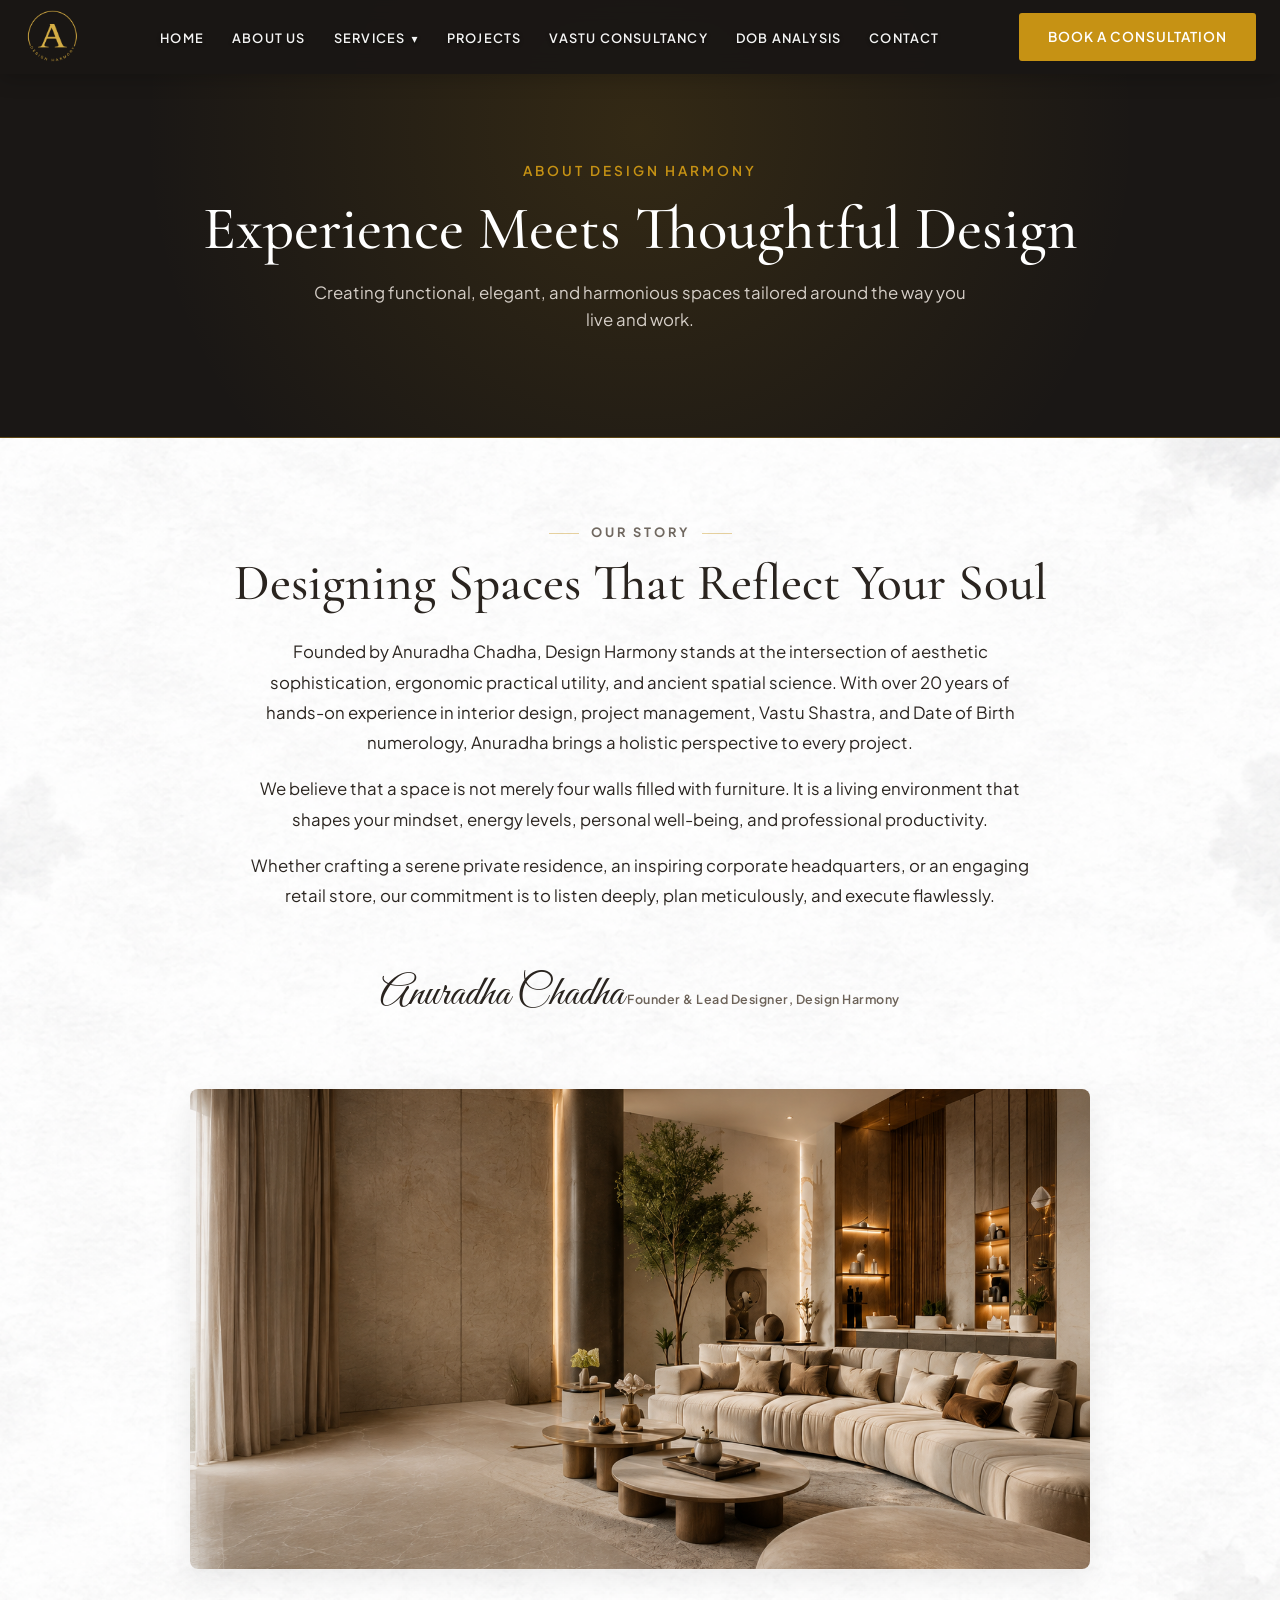
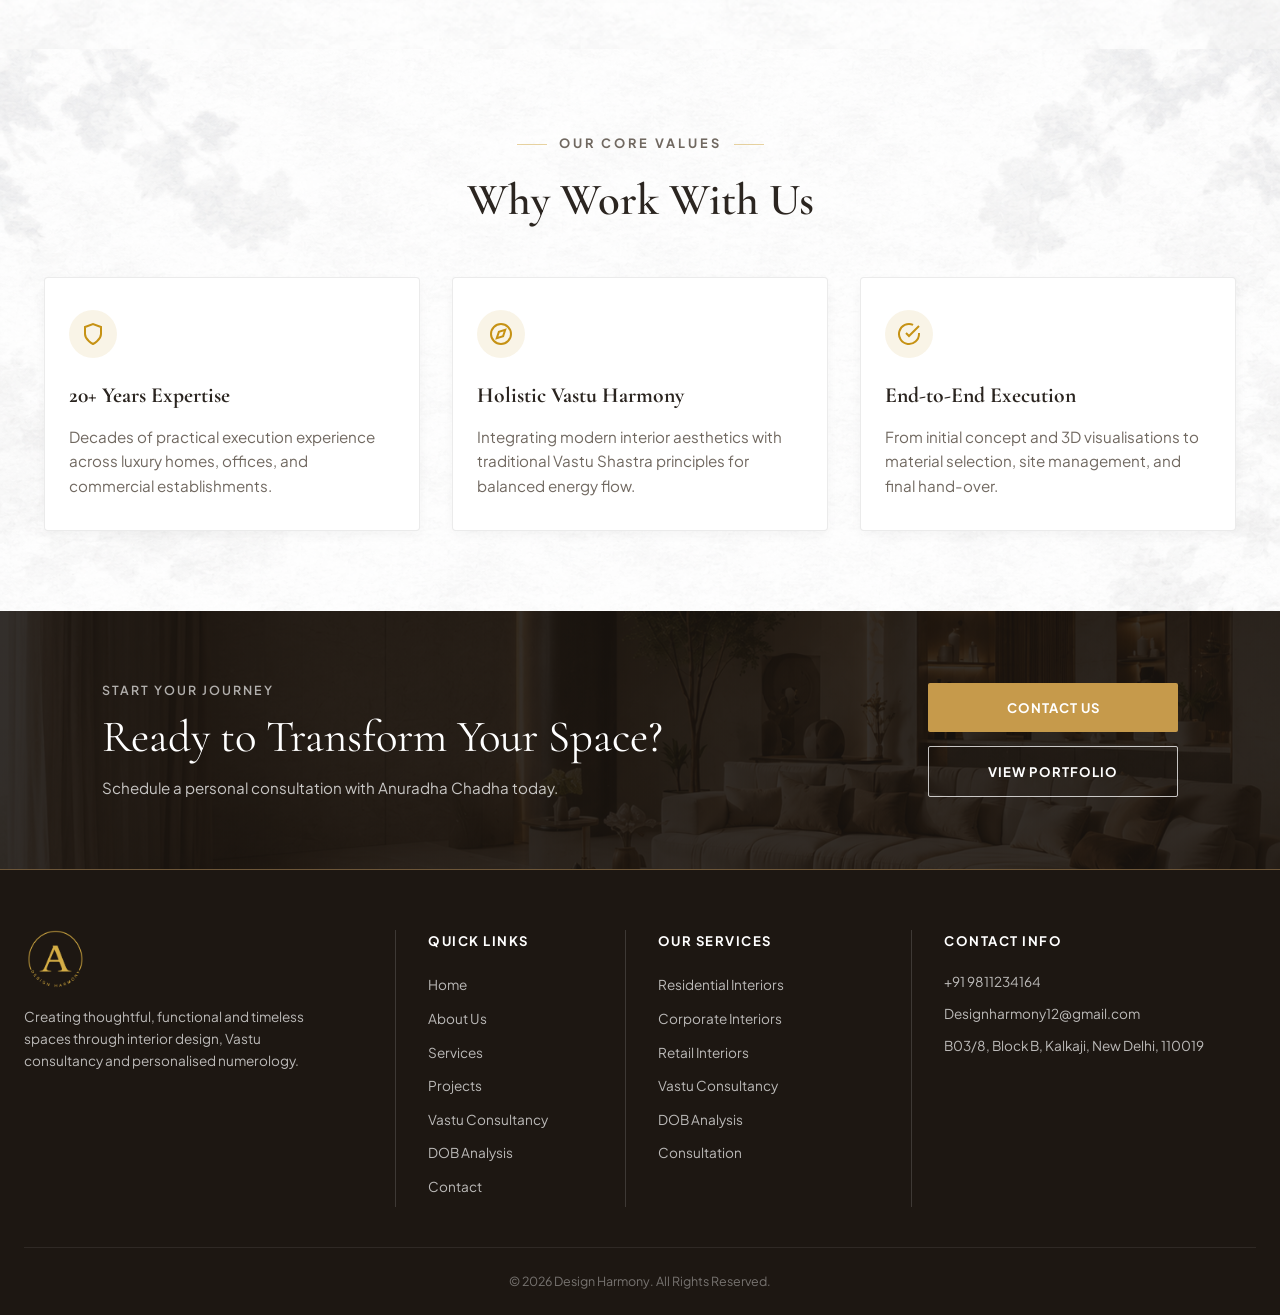
==== pages/about.html @ c063c68c "mobile view changes" ====
<!DOCTYPE html>
<html lang="en">

<head>
  <meta charset="UTF-8">
  <meta name="viewport" content="width=device-width, initial-scale=1.0">
  <meta name="description"
    content="Learn more about Design Harmony and Anuradha Chadha. 20+ years of interior design expertise, Vastu consultancy, and DOB numerology in New Delhi.">
  <meta name="keywords" content="About Anuradha Chadha, Design Harmony About, Interior Designer New Delhi, Vastu Consultant">
  <meta name="author" content="Anuradha Chadha">
  <title>About Us | Design Harmony - Anuradha Chadha</title>
  <link rel="icon" type="image/jpeg" href="../assets/logo.jpeg">
  <link rel="apple-touch-icon" href="../assets/logo.jpeg">
  <link rel="preconnect" href="https://fonts.googleapis.com">
  <link rel="preconnect" href="https://fonts.gstatic.com" crossorigin>
  <link
    href="https://fonts.googleapis.com/css2?family=Cormorant+Garamond:wght@400;500;600;700&family=Great+Vibes&family=Plus+Jakarta+Sans:wght@300;400;500;600;700&display=swap"
    rel="stylesheet">
  <link rel="stylesheet" href="../styles.css">
</head>

<body>

  <header class="site-header scrolled" id="site-header">
    <div class="header-container">
      <a href="../index.html" class="brand-logo" id="brand-logo-link">
        <img src="../assets/logo.jpeg" alt="Design Harmony Logo - We Design Magic" id="header-logo-img">
      </a>

      <button class="nav-toggle" id="nav-toggle" aria-label="Toggle Navigation Menu" aria-expanded="false">
        <span class="hamburger"></span>
      </button>

      <nav class="main-nav" id="main-nav" aria-label="Main Navigation">
        <ul class="nav-list">
          <li class="nav-item"><a href="../index.html" class="nav-link" id="nav-home">HOME</a></li>
          <li class="nav-item"><a href="about.html" class="nav-link active" id="nav-about">ABOUT US</a></li>
          <li class="nav-item dropdown">
            <a href="../index.html#services" class="nav-link" id="nav-services">SERVICES <span class="caret">▾</span></a>
            <ul class="dropdown-menu">
              <li><a href="residential-interiors.html">Residential Interiors</a></li>
              <li><a href="corporate-interiors.html">Corporate Interiors</a></li>
              <li><a href="retail-interiors.html">Retail Interiors</a></li>
              <li><a href="vastu-consultancy.html">Vastu Consultancy</a></li>
              <li><a href="dob-analysis.html">DOB Analysis</a></li>
              <li><a href="consultation.html">Consultation</a></li>
            </ul>
          </li>
          <li class="nav-item"><a href="projects.html" class="nav-link" id="nav-projects">PROJECTS</a></li>
          <li class="nav-item"><a href="vastu-consultancy.html" class="nav-link" id="nav-vastu">VASTU CONSULTANCY</a></li>
          <li class="nav-item"><a href="dob-analysis.html" class="nav-link" id="nav-dob">DOB ANALYSIS</a></li>
          <li class="nav-item"><a href="contact.html" class="nav-link" id="nav-contact">CONTACT</a></li>
        </ul>
      </nav>

      <div class="header-cta">
        <a href="contact.html" class="btn btn-gold" id="btn-header-consultation">BOOK A CONSULTATION</a>
      </div>
    </div>
  </header>

  <main>
    <section class="page-hero">
      <div class="container">
        <span class="page-hero-subtitle">ABOUT DESIGN HARMONY</span>
        <h1 class="page-hero-title">Experience Meets Thoughtful Design</h1>
        <p class="page-hero-desc">
          Creating functional, elegant, and harmonious spaces tailored around the way you live and work.
        </p>
      </div>
    </section>

    <section class="subpage-section">
      <div class="container">
        <div class="subpage-content-centered">
          <span class="section-tagline">OUR STORY</span>
          <h2 class="about-title" style="margin-bottom: 24px;">Designing Spaces That Reflect Your Soul</h2>
          <div class="subpage-text-body">
            <p style="margin-bottom: 16px;">
              Founded by Anuradha Chadha, Design Harmony stands at the intersection of aesthetic sophistication, ergonomic practical utility, and ancient spatial science. With over 20 years of hands-on experience in interior design, project management, Vastu Shastra, and Date of Birth numerology, Anuradha brings a holistic perspective to every project.
            </p>
            <p style="margin-bottom: 16px;">
              We believe that a space is not merely four walls filled with furniture. It is a living environment that shapes your mindset, energy levels, personal well-being, and professional productivity.
            </p>
            <p>
              Whether crafting a serene private residence, an inspiring corporate headquarters, or an engaging retail store, our commitment is to listen deeply, plan meticulously, and execute flawlessly.
            </p>
          </div>

          <div class="signature-wrapper" style="margin-top: 32px; margin-bottom: 40px; display: inline-block;">
            <span class="signature-font">Anuradha Chadha</span>
            <span class="signature-title">Founder & Lead Designer, Design Harmony</span>
          </div>

          <div>
            <img src="../assets/1 front page image.jpeg" alt="Design Harmony Interior Concept" class="subpage-hero-img">
          </div>
        </div>
      </div>
    </section>

    <section class="subpage-section">
      <div class="container">
        <div class="section-header text-center">
          <span class="section-tagline">OUR CORE VALUES</span>
          <h2 class="section-title">Why Work With Us</h2>
        </div>

        <div class="subpage-grid-features">
          <div class="feature-box">
            <div class="feature-icon">
              <svg width="24" height="24" viewBox="0 0 24 24" fill="none" stroke="currentColor" stroke-width="2">
                <path d="M12 22s8-4 8-10V5l-8-3-8 3v7c0 6 8 10 8 10z"/>
              </svg>
            </div>
            <h3 class="feature-title">20+ Years Expertise</h3>
            <p class="feature-desc">Decades of practical execution experience across luxury homes, offices, and commercial establishments.</p>
          </div>

          <div class="feature-box">
            <div class="feature-icon">
              <svg width="24" height="24" viewBox="0 0 24 24" fill="none" stroke="currentColor" stroke-width="2">
                <circle cx="12" cy="12" r="10"/>
                <polygon points="16.24 7.76 14.12 14.12 7.76 16.24 9.88 9.88 16.24 7.76"/>
              </svg>
            </div>
            <h3 class="feature-title">Holistic Vastu Harmony</h3>
            <p class="feature-desc">Integrating modern interior aesthetics with traditional Vastu Shastra principles for balanced energy flow.</p>
          </div>

          <div class="feature-box">
            <div class="feature-icon">
              <svg width="24" height="24" viewBox="0 0 24 24" fill="none" stroke="currentColor" stroke-width="2">
                <path d="M22 11.08V12a10 10 0 1 1-5.93-9.14"/>
                <polyline points="22 4 12 14.01 9 11.01"/>
              </svg>
            </div>
            <h3 class="feature-title">End-to-End Execution</h3>
            <p class="feature-desc">From initial concept and 3D visualisations to material selection, site management, and final hand-over.</p>
          </div>
        </div>
      </div>
    </section>

    <section class="cta-banner-section">
      <div class="cta-banner-inner">
        <div class="cta-text-content">
          <span class="cta-tagline">START YOUR JOURNEY</span>
          <h2 class="cta-title">Ready to Transform Your Space?</h2>
          <p class="cta-description">Schedule a personal consultation with Anuradha Chadha today.</p>
        </div>
        <div class="cta-buttons-wrap">
          <a href="contact.html" class="btn btn-gold-solid">CONTACT US</a>
          <a href="projects.html" class="btn btn-outline-white">VIEW PORTFOLIO</a>
        </div>
      </div>
    </section>
  </main>

  <footer class="site-footer">
    <div class="footer-container">
      <div class="footer-grid">
        <div class="footer-col brand-col">
          <a href="../index.html" class="footer-logo-link">
            <img src="../assets/logo.jpeg" alt="Design Harmony Logo Footer" class="footer-logo">
          </a>
          <p class="footer-bio">
            Creating thoughtful, functional and timeless spaces through interior design, Vastu consultancy and personalised numerology.
          </p>
        </div>

        <div class="footer-col">
          <h4 class="footer-heading">QUICK LINKS</h4>
          <ul class="footer-links">
            <li><a href="../index.html">Home</a></li>
            <li><a href="about.html">About Us</a></li>
            <li><a href="../index.html#services">Services</a></li>
            <li><a href="projects.html">Projects</a></li>
            <li><a href="vastu-consultancy.html">Vastu Consultancy</a></li>
            <li><a href="dob-analysis.html">DOB Analysis</a></li>
            <li><a href="contact.html">Contact</a></li>
          </ul>
        </div>

        <div class="footer-col">
          <h4 class="footer-heading">OUR SERVICES</h4>
          <ul class="footer-links">
            <li><a href="residential-interiors.html">Residential Interiors</a></li>
            <li><a href="corporate-interiors.html">Corporate Interiors</a></li>
            <li><a href="retail-interiors.html">Retail Interiors</a></li>
            <li><a href="vastu-consultancy.html">Vastu Consultancy</a></li>
            <li><a href="dob-analysis.html">DOB Analysis</a></li>
            <li><a href="consultation.html">Consultation</a></li>
          </ul>
        </div>

        <div class="footer-col contact-col">
          <h4 class="footer-heading">CONTACT INFO</h4>
          <ul class="contact-info-list">
            <li><a href="tel:+919811234164">+91 9811234164</a></li>
            <li><a href="mailto:Designharmony12@gmail.com">Designharmony12@gmail.com</a></li>
            <li><span>B03/8, Block B, Kalkaji, New Delhi, 110019</span></li>
          </ul>
        </div>
      </div>

      <div class="footer-bottom text-center">
        <p>© 2026 Design Harmony. All Rights Reserved.</p>
      </div>
    </div>
  </footer>

  <script src="../script.js"></script>
</body>

</html>
---- styles.css ----
:root {
  --primary-gold: #C69214;
  --primary-gold-hover: #AA7B0E;
  --primary-gold-light: #F4E9CD;
  --dark-bg: #1A1715;
  --dark-card: #24201D;
  --light-bg: #FAF7F2;
  --light-card: #FFFFFF;
  --section-bg-warm: #F4EFEA;
  --text-dark: #2B2520;
  --text-muted: #706860;
  --text-light: #F3EFEA;
  --border-gold: rgba(198, 146, 20, 0.4);
  --border-light: rgba(0, 0, 0, 0.08);
  --font-serif: 'Cormorant Garamond', Georgia, serif;
  --font-sans: 'Plus Jakarta Sans', system-ui, -apple-system, sans-serif;
  --font-script: 'Great Vibes', cursive;
  --shadow-sm: 0 4px 12px rgba(0, 0, 0, 0.04);
  --shadow-md: 0 10px 30px rgba(0, 0, 0, 0.08);
  --shadow-lg: 0 20px 40px rgba(0, 0, 0, 0.12);
  --transition: all 0.3s cubic-bezier(0.25, 0.8, 0.25, 1);
}

*,
*::before,
*::after {
  box-sizing: border-box;
  margin: 0;
  padding: 0;
}

html {
  scroll-behavior: smooth;
  font-size: 16px;
  overflow-x: hidden;
  max-width: 100%;
}

body {
  font-family: var(--font-sans);
  background-color: var(--light-bg);
  background-image: url('assets/cloudbackg.jpeg');
  background-size: cover;
  background-position: center;
  background-repeat: no-repeat;
  background-attachment: fixed;
  color: var(--text-dark);
  line-height: 1.6;
  -webkit-font-smoothing: antialiased;
  overflow-x: hidden;
  max-width: 100%;
  position: relative;
}

img {
  max-width: 100%;
  height: auto;
  display: block;
}

a {
  color: inherit;
  text-decoration: none;
  transition: var(--transition);
}

ul {
  list-style: none;
}

.container {
  width: 100%;
  max-width: 1240px;
  margin: 0 auto;
  padding: 0 24px;
}

.text-center {
  text-align: center;
}

.highlight-gold {
  color: var(--primary-gold);
}

.btn {
  display: inline-flex;
  align-items: center;
  justify-content: center;
  padding: 12px 28px;
  font-family: var(--font-sans);
  font-size: 0.85rem;
  font-weight: 600;
  letter-spacing: 1px;
  text-transform: uppercase;
  border-radius: 3px;
  cursor: pointer;
  transition: var(--transition);
  border: 1px solid transparent;
}

.btn-gold {
  background-color: var(--primary-gold);
  color: #FFFFFF;
}

.btn-gold:hover {
  background-color: var(--primary-gold-hover);
  transform: translateY(-2px);
  box-shadow: 0 6px 20px rgba(198, 146, 20, 0.35);
}

.btn-outline-light {
  background-color: rgba(255, 255, 255, 0.05);
  border: 1px solid rgba(255, 255, 255, 0.6);
  color: #FFFFFF;
  backdrop-filter: blur(4px);
}

.btn-outline-light:hover {
  background-color: #FFFFFF;
  color: var(--text-dark);
  transform: translateY(-2px);
}

.btn-outline-dark {
  background-color: transparent;
  border: 1px solid var(--text-dark);
  color: var(--text-dark);
  padding: 12px 32px;
}

.btn-outline-dark:hover {
  background-color: var(--text-dark);
  color: #FFFFFF;
  transform: translateY(-2px);
}

.btn-outline-light-card {
  background-color: transparent;
  border: 1px solid rgba(255, 255, 255, 0.4);
  color: #FFFFFF;
}

.btn-outline-light-card:hover {
  border-color: #FFFFFF;
  background-color: rgba(255, 255, 255, 0.1);
  transform: translateY(-2px);
}

.site-header {
  position: fixed;
  top: 0;
  left: 0;
  width: 100%;
  z-index: 1000;
  padding: 16px 0;
  transition: var(--transition);
  background: linear-gradient(180deg, rgba(15, 12, 10, 0.75) 0%, rgba(15, 12, 10, 0.35) 60%, transparent 100%);
}

.site-header.scrolled {
  background: rgba(26, 23, 21, 0.95);
  backdrop-filter: blur(10px);
  -webkit-backdrop-filter: blur(10px);
  box-shadow: 0 4px 20px rgba(0, 0, 0, 0.2);
  padding: 10px 0;
}

.header-container {
  display: flex;
  align-items: center;
  justify-content: space-between;
  max-width: 1320px;
  margin: 0 auto;
  padding: 0 24px;
}

.brand-logo img {
  height: 54px;
  width: auto;
  border-radius: 50%;
  object-fit: cover;
}

.main-nav {
  display: flex;
  align-items: center;
}

.nav-list {
  display: flex;
  align-items: center;
  gap: 28px;
}

.nav-link {
  font-size: 0.8rem;
  font-weight: 600;
  letter-spacing: 1.2px;
  color: #FFFFFF;
  opacity: 0.95;
  padding: 8px 0;
  position: relative;
  text-shadow: 0 1px 4px rgba(0, 0, 0, 0.6);
}

.nav-link:hover,
.nav-link.active {
  opacity: 1;
  color: var(--primary-gold);
}

.nav-link::after {
  content: '';
  position: absolute;
  bottom: 0;
  left: 0;
  width: 0;
  height: 2px;
  background-color: var(--primary-gold);
  transition: var(--transition);
}

.nav-link:hover::after,
.nav-link.active::after {
  width: 100%;
}

.dropdown {
  position: relative;
}

.dropdown-menu {
  position: absolute;
  top: 100%;
  left: 0;
  background-color: var(--dark-bg);
  min-width: 220px;
  border-radius: 4px;
  padding: 12px 0;
  box-shadow: var(--shadow-lg);
  opacity: 0;
  visibility: hidden;
  transform: translateY(10px);
  transition: var(--transition);
  border: 1px solid var(--border-gold);
}

.dropdown:hover .dropdown-menu {
  opacity: 1;
  visibility: visible;
  transform: translateY(0);
}

.dropdown-menu a {
  display: block;
  padding: 10px 20px;
  font-size: 0.82rem;
  color: rgba(255, 255, 255, 0.8);
}

.dropdown-menu a:hover {
  background-color: rgba(198, 146, 20, 0.15);
  color: var(--primary-gold);
}

.caret {
  font-size: 0.75rem;
  margin-left: 3px;
  display: inline-block;
  transition: transform 0.35s cubic-bezier(0.16, 1, 0.3, 1);
}

.dropdown.active .caret,
.dropdown:hover .caret {
  transform: rotate(180deg);
}

.nav-toggle {
  display: none;
  background: none;
  border: none;
  cursor: pointer;
  padding: 8px;
  position: relative;
  z-index: 1005;
}

.hamburger {
  display: block;
  width: 26px;
  height: 2px;
  background-color: #FFFFFF;
  position: relative;
  transition: all 0.3s cubic-bezier(0.25, 0.8, 0.25, 1);
}

.hamburger::before,
.hamburger::after {
  content: '';
  position: absolute;
  width: 26px;
  height: 2px;
  background-color: #FFFFFF;
  left: 0;
  transition: all 0.3s cubic-bezier(0.25, 0.8, 0.25, 1);
}

.hamburger::before {
  top: -8px;
}

.hamburger::after {
  bottom: -8px;
}

/* Hamburger to Cross (X) Icon Morphing */
.nav-toggle[aria-expanded="true"] .hamburger,
.nav-toggle.active .hamburger {
  background-color: transparent !important;
}

.nav-toggle[aria-expanded="true"] .hamburger::before,
.nav-toggle.active .hamburger::before {
  top: 0;
  transform: rotate(45deg);
  background-color: var(--primary-gold);
}

.nav-toggle[aria-expanded="true"] .hamburger::after,
.nav-toggle.active .hamburger::after {
  bottom: 0;
  transform: rotate(-45deg);
  background-color: var(--primary-gold);
}

.hero-section {
  position: relative;
  min-height: 100vh;
  display: flex;
  align-items: center;
  justify-content: flex-start;
  padding: 140px 8% 80px;
  color: #FFFFFF;
  background-color: var(--dark-bg);
  overflow: hidden;
}

.hero-bg {
  position: absolute;
  top: 0;
  left: 0;
  width: 100%;
  height: 100%;
  background-image: url('assets/Untitled design.jpeg');
  background-size: cover;
  background-position: center;
  transform: scale(1.02);
}

.hero-overlay {
  position: absolute;
  top: 0;
  left: 0;
  width: 100%;
  height: 100%;
  background: linear-gradient(90deg, rgba(15, 12, 10, 0.82) 7%, rgba(15, 12, 10, 0.45) 40%, transparent 60%);
}

.hero-content {
  position: relative;
  z-index: 2;
  max-width: 680px;
}

.hero-badge {
  display: inline-block;
  font-size: 0.8rem;
  font-weight: 700;
  letter-spacing: 3px;
  color: var(--primary-gold);
  margin-bottom: 18px;
  text-transform: uppercase;
}

.hero-title {
  font-family: var(--font-serif);
  font-size: clamp(2.5rem, 5vw, 4.2rem);
  font-weight: 500;
  line-height: 1.15;
  margin-bottom: 24px;
  letter-spacing: -0.5px;
}

.hero-subtext-bar {
  display: flex;
  align-items: center;
  gap: 12px;
  font-size: 0.95rem;
  font-weight: 500;
  color: rgba(255, 255, 255, 0.9);
  margin-bottom: 20px;
  letter-spacing: 0.5px;
}

.hero-subtext-bar .dot {
  color: var(--primary-gold);
}

.hero-description {
  font-size: 1rem;
  color: rgba(255, 255, 255, 0.8);
  margin-bottom: 36px;
  line-height: 1.6;
  max-width: 580px;
}

.hero-actions {
  display: flex;
  gap: 16px;
  flex-wrap: wrap;
}

.services-section {
  padding: 100px 0;
  background-image: url('assets/cloudbackg.jpeg');
  background-size: cover;
  background-position: center;
  background-repeat: no-repeat;
}

.services-section .container {
  max-width: 1680px;
  padding: 0 4%;
}

.section-tagline {
  display: inline-block;
  font-size: 0.8rem;
  font-weight: 700;
  letter-spacing: 3px;
  color: var(--text-muted);
  text-transform: uppercase;
  margin-bottom: 12px;
  position: relative;
}

.section-tagline::before,
.section-tagline::after {
  content: '';
  display: inline-block;
  width: 30px;
  height: 1px;
  background-color: var(--border-gold);
  vertical-align: middle;
  margin: 0 12px;
}

.section-title {
  font-family: var(--font-serif);
  font-size: clamp(2rem, 3.5vw, 3rem);
  font-weight: 600;
  color: var(--text-dark);
  margin-bottom: 16px;
}

.section-description {
  font-size: 1rem;
  color: var(--text-muted);
  max-width: 680px;
  margin: 0 auto 56px;
  line-height: 1.6;
}

.services-grid {
  display: grid;
  grid-template-columns: repeat(3, 1fr);
  gap: 28px;
}

.service-card {
  background-color: var(--light-card);
  border-radius: 6px;
  overflow: visible;
  box-shadow: 0 6px 20px rgba(0, 0, 0, 0.05);
  transition: var(--transition);
  display: flex;
  flex-direction: column;
  border: 1px solid rgba(0, 0, 0, 0.06);
  position: relative;
}

.service-card:hover {
  transform: translateY(-6px);
  box-shadow: 0 14px 30px rgba(0, 0, 0, 0.1);
}

.card-media {
  position: relative;
  height: 240px;
  overflow: visible;
}

.card-img-wrap {
  width: 100%;
  height: 100%;
  overflow: hidden;
  border-top-left-radius: 4px;
  border-top-right-radius: 4px;
}

.card-img-wrap img {
  width: 100%;
  height: 100%;
  object-fit: cover;
  transition: transform 0.5s ease;
}

.service-card:hover .card-img-wrap img {
  transform: scale(1.06);
}

.card-icon-badge {
  position: absolute;
  bottom: -24px;
  left: 50%;
  transform: translateX(-50%);
  width: 48px;
  height: 48px;
  border-radius: 50%;
  background-color: var(--primary-gold);
  color: #FFFFFF;
  display: flex;
  align-items: center;
  justify-content: center;
  box-shadow: 0 4px 12px rgba(0, 0, 0, 0.2);
  z-index: 10;
}

.card-content {
  padding: 40px 24px 28px;
  text-align: center;
  display: flex;
  flex-direction: column;
  flex-grow: 1;
}

.card-title {
  font-family: var(--font-serif);
  font-size: 1.5rem;
  font-weight: 600;
  color: var(--text-dark);
  margin-bottom: 12px;
}

.card-text {
  font-size: 0.9rem;
  color: var(--text-muted);
  margin-bottom: 24px;
  line-height: 1.55;
  flex-grow: 1;
}

.card-link {
  font-size: 0.78rem;
  font-weight: 700;
  letter-spacing: 1.5px;
  color: var(--text-dark);
  text-transform: uppercase;
  display: inline-flex;
  align-items: center;
  justify-content: center;
  gap: 6px;
  margin-top: auto;
}

.card-link .arrow {
  transition: transform 0.3s ease;
}

.card-link:hover {
  color: var(--primary-gold);
}

.card-link:hover .arrow {
  transform: translateX(4px);
}

.about-section {
  width: 100%;
  background-image: url('assets/cloudbackg.jpeg');
  background-size: cover;
  background-position: center;
  background-repeat: no-repeat;
  padding: 90px 8%;
  color: var(--text-dark);
}

.about-section-inner {
  max-width: 1240px;
  margin: 0 auto;
}

.section-tagline.left-aligned {
  display: inline-block;
  font-size: 0.78rem;
  font-weight: 700;
  letter-spacing: 2.5px;
  color: #5C5248;
  text-transform: uppercase;
  margin-bottom: 14px;
  position: relative;
}

.section-tagline.left-aligned::before {
  content: '';
  display: inline-block;
  width: 26px;
  height: 2px;
  background-color: #C69A4B;
  vertical-align: middle;
  margin-right: 10px;
}

.section-tagline.left-aligned::after {
  display: none;
}

.about-content {
  max-width: 720px;
}

.about-title {
  font-family: var(--font-serif);
  font-size: clamp(2.4rem, 4vw, 3.2rem);
  font-weight: 500;
  line-height: 1.15;
  color: #2A241F;
  margin-bottom: 24px;
}

.about-text-body p {
  font-size: 1rem;
  color: #4E463E;
  margin-bottom: 20px;
  line-height: 1.65;
}

.about-footer-row {
  display: flex;
  align-items: center;
  gap: 40px;
  margin-top: 36px;
  flex-wrap: wrap;
}

.signature-wrapper {
  display: flex;
  flex-direction: column;
}

.signature-font {
  font-family: var(--font-script);
  font-size: 2.6rem;
  color: #2A241F;
  line-height: 1;
}

.signature-title {
  font-size: 0.78rem;
  font-weight: 600;
  color: #6C6258;
  letter-spacing: 0.5px;
  margin-top: 4px;
}

.featured-approach-wrapper {
  background-image: url('assets/cloudbackg.jpeg');
  background-size: cover;
  background-position: center;
  background-repeat: no-repeat;
  position: relative;
}

.featured-work-section {
  padding: 85px 0 100px;
  background-color: transparent;
}

.featured-work-section .container {
  max-width: 1680px;
  padding: 0 4%;
}

.projects-grid {
  display: grid;
  grid-template-columns: repeat(4, 1fr);
  gap: 28px;
  margin-top: 48px;
}

.project-card {
  background-color: var(--light-card);
  border-radius: 6px;
  overflow: hidden;
  box-shadow: 0 6px 20px rgba(0, 0, 0, 0.05);
  transition: var(--transition);
  border: 1px solid rgba(0, 0, 0, 0.06);
}

.project-card:hover {
  transform: translateY(-6px);
  box-shadow: 0 14px 30px rgba(0, 0, 0, 0.1);
}

.project-img-wrapper {
  height: 230px;
  overflow: hidden;
}

.project-img-wrapper img {
  width: 100%;
  height: 100%;
  object-fit: cover;
  transition: transform 0.5s ease;
}

.project-card:hover .project-img-wrapper img {
  transform: scale(1.06);
}

.project-info {
  padding: 20px 16px;
  text-align: center;
}

.project-title {
  font-family: var(--font-serif);
  font-size: 1.25rem;
  font-weight: 600;
  color: var(--text-dark);
  margin-bottom: 4px;
}

.project-subtitle {
  font-size: 0.85rem;
  color: var(--text-muted);
}

.project-cta-wrap {
  margin-top: 52px;
}

.approach-section {
  padding: 90px 0 110px;
  background-color: transparent;
}

.approach-timeline {
  display: grid;
  grid-template-columns: repeat(5, 1fr);
  gap: 20px;
  margin-top: 60px;
  position: relative;
}

.timeline-line {
  position: absolute;
  top: 24px;
  left: 10%;
  right: 10%;
  height: 1px;
  background-color: var(--border-gold);
  z-index: 1;
}

.approach-step {
  position: relative;
  z-index: 2;
  text-align: center;
}

.step-icon-badge {
  width: 48px;
  height: 48px;
  border-radius: 50%;
  background-color: var(--primary-gold);
  color: #FFFFFF;
  margin: 0 auto 16px;
  display: flex;
  align-items: center;
  justify-content: center;
  box-shadow: 0 4px 10px rgba(198, 146, 20, 0.3);
}

.step-number {
  display: block;
  font-size: 0.8rem;
  font-weight: 700;
  color: var(--primary-gold);
  margin-bottom: 6px;
}

.step-title {
  font-family: var(--font-serif);
  font-size: 1.1rem;
  font-weight: 700;
  letter-spacing: 1px;
  color: var(--text-dark);
  margin-bottom: 10px;
}

.step-desc {
  font-size: 0.85rem;
  color: var(--text-muted);
  line-height: 1.5;
}

.cta-banner-section {
  position: relative;
  width: 100%;
  background-image: linear-gradient(rgba(24, 19, 15, 0.88), rgba(24, 19, 15, 0.88)), url('assets/1 front page image.jpeg');
  background-size: cover;
  background-position: center;
  padding: 70px 8%;
  color: #FFFFFF;
}

.cta-banner-inner {
  max-width: 1240px;
  margin: 0 auto;
  display: flex;
  align-items: center;
  justify-content: space-between;
  gap: 40px;
}

.cta-tagline {
  font-size: 0.78rem;
  font-weight: 600;
  letter-spacing: 2px;
  color: rgba(255, 255, 255, 0.65);
  display: block;
  margin-bottom: 10px;
  text-transform: uppercase;
}

.cta-title {
  font-family: var(--font-serif);
  font-size: clamp(2rem, 3.5vw, 3rem);
  font-weight: 400;
  color: #FFFFFF;
  margin-bottom: 12px;
  line-height: 1.2;
}

.cta-description {
  font-size: 0.95rem;
  color: rgba(255, 255, 255, 0.75);
  max-width: 520px;
  line-height: 1.5;
}

.cta-buttons-wrap {
  display: flex;
  flex-direction: column;
  gap: 14px;
  min-width: 250px;
  flex-shrink: 0;
}

.btn-gold-solid {
  background-color: #C69A4B;
  color: #FFFFFF;
  border: none;
  padding: 14px 28px;
  font-weight: 700;
  font-size: 0.82rem;
  letter-spacing: 1px;
  border-radius: 2px;
  text-align: center;
  text-transform: uppercase;
  transition: var(--transition);
}

.btn-gold-solid:hover {
  background-color: #B3883B;
  transform: translateY(-2px);
  box-shadow: 0 4px 15px rgba(198, 154, 75, 0.3);
}

.btn-outline-white {
  background-color: transparent;
  border: 1px solid rgba(255, 255, 255, 0.75);
  color: #FFFFFF;
  padding: 14px 28px;
  font-weight: 700;
  font-size: 0.82rem;
  letter-spacing: 1px;
  border-radius: 2px;
  text-align: center;
  text-transform: uppercase;
  transition: var(--transition);
}

.btn-outline-white:hover {
  border-color: #FFFFFF;
  background-color: rgba(255, 255, 255, 0.1);
  transform: translateY(-2px);
}

.site-footer {
  background-color: #1D1712;
  color: rgba(255, 255, 255, 0.75);
  padding: 60px 0 24px;
  border-top: 1px solid #6E5739;
}

.footer-container {
  max-width: 1280px;
  margin: 0 auto;
  padding: 0 24px;
}

.footer-grid {
  display: grid;
  grid-template-columns: 1.3fr 0.8fr 1fr 1.2fr;
  gap: 0;
  margin-bottom: 40px;
}

.footer-col {
  padding: 0 32px;
  border-right: 1px solid rgba(255, 255, 255, 0.15);
}

.footer-col:first-child {
  padding-left: 0;
}

.footer-col:last-child {
  border-right: none;
  padding-right: 0;
}

.footer-logo {
  height: 60px;
  width: auto;
  border-radius: 50%;
  margin-bottom: 16px;
  display: block;
}

.footer-bio {
  font-size: 0.85rem;
  line-height: 1.6;
  margin-bottom: 20px;
  color: rgba(255, 255, 255, 0.7);
  max-width: 280px;
}

.social-links {
  display: flex;
  gap: 10px;
}

.social-links a {
  width: 32px;
  height: 32px;
  border-radius: 50%;
  background-color: transparent;
  display: flex;
  align-items: center;
  justify-content: center;
  color: #FFFFFF;
  border: 1px solid rgba(255, 255, 255, 0.4);
  transition: var(--transition);
}

.social-links a:hover {
  background-color: #C69A4B;
  color: #FFFFFF;
  border-color: #C69A4B;
  transform: translateY(-2px);
}

.footer-heading {
  font-family: var(--font-sans);
  font-size: 0.82rem;
  font-weight: 700;
  letter-spacing: 1.5px;
  color: #FFFFFF;
  margin-bottom: 20px;
  text-transform: uppercase;
}

.footer-links li {
  margin-bottom: 8px;
}

.footer-links a {
  font-size: 0.85rem;
  color: rgba(255, 255, 255, 0.7);
  transition: var(--transition);
}

.footer-links a:hover {
  color: #FFFFFF;
  padding-left: 3px;
}

.contact-info-list li {
  display: flex;
  align-items: flex-start;
  gap: 10px;
  margin-bottom: 10px;
  font-size: 0.85rem;
  color: rgba(255, 255, 255, 0.7);
}

.contact-info-list .icon {
  color: #FFFFFF;
  margin-top: 2px;
  flex-shrink: 0;
}

.contact-info-list a,
.contact-info-list span {
  color: rgba(255, 255, 255, 0.7);
  transition: var(--transition);
  word-break: break-word;
  overflow-wrap: anywhere;
}

.contact-info-list a:hover {
  color: #FFFFFF;
}

.footer-bottom {
  padding-top: 24px;
  border-top: 1px solid rgba(255, 255, 255, 0.08);
  font-size: 0.78rem;
  color: rgba(255, 255, 255, 0.4);
}

@media (max-width: 1024px) {
  .services-grid {
    grid-template-columns: repeat(2, 1fr);
  }

  .projects-grid {
    grid-template-columns: repeat(2, 1fr);
  }

  .approach-timeline {
    grid-template-columns: repeat(3, 1fr);
    gap: 30px;
  }

  .timeline-line {
    display: none;
  }

  .footer-grid {
    grid-template-columns: repeat(2, 1fr);
    gap: 40px 32px;
  }

  .footer-col {
    padding: 0;
    border-right: none;
  }

  .footer-col:first-child,
  .footer-col:last-child {
    padding-left: 0;
    padding-right: 0;
  }

  .footer-bio {
    max-width: 100%;
  }
}

/* Mobile Navigation Background Blur & Scroll Lock */
body.nav-open {
  overflow: hidden !important;
}

body.nav-open main,
body.nav-open .site-footer {
  filter: blur(6px);
  transition: filter 0.35s cubic-bezier(0.25, 0.8, 0.25, 1);
}

.nav-backdrop {
  position: fixed;
  top: 0;
  left: 0;
  width: 100vw;
  height: 100vh;
  background-color: rgba(18, 16, 14, 0.6);
  opacity: 0;
  visibility: hidden;
  transition: opacity 0.35s cubic-bezier(0.25, 0.8, 0.25, 1), visibility 0.35s ease;
  z-index: 998;
  pointer-events: none;
}

.nav-backdrop.active {
  opacity: 1;
  visibility: visible;
  pointer-events: auto;
}

@media (max-width: 768px) {
  .nav-toggle {
    display: block;
    position: relative;
    z-index: 1005;
  }

  .main-nav {
    position: fixed;
    top: 0;
    right: 0;
    width: 280px;
    max-width: 80vw;
    height: 100vh;
    background-color: var(--dark-bg);
    padding: 90px 30px 40px;
    box-shadow: -10px 0 30px rgba(0, 0, 0, 0.5);
    transform: translateX(100%);
    transition: transform 0.35s cubic-bezier(0.16, 1, 0.3, 1);
    z-index: 1001;
    overflow-y: auto;
    pointer-events: auto;
  }

  .main-nav.active {
    transform: translateX(0);
  }

  .nav-list {
    flex-direction: column;
    align-items: flex-start;
    gap: 20px;
  }

  .dropdown-menu {
    position: static;
    background: transparent;
    border: none;
    box-shadow: none;
    padding: 0 0 0 16px;
    max-height: 0;
    opacity: 0;
    overflow: hidden;
    visibility: hidden;
    display: block;
    transition: max-height 0.45s cubic-bezier(0.16, 1, 0.3, 1),
      opacity 0.35s ease,
      padding 0.35s ease,
      visibility 0.45s ease;
  }

  .dropdown.active .dropdown-menu {
    max-height: 380px;
    opacity: 1;
    visibility: visible;
    padding: 8px 0 4px 16px;
  }

  /* Smooth Top-to-Bottom Cascade Animation for Dropdown Items */
  .dropdown-menu li {
    opacity: 0;
    transform: translateY(-12px);
    transition: opacity 0.35s ease, transform 0.35s cubic-bezier(0.16, 1, 0.3, 1);
  }

  .dropdown.active .dropdown-menu li {
    opacity: 1;
    transform: translateY(0);
  }

  .dropdown.active .dropdown-menu li:nth-child(1) {
    transition-delay: 0.04s;
  }

  .dropdown.active .dropdown-menu li:nth-child(2) {
    transition-delay: 0.08s;
  }

  .dropdown.active .dropdown-menu li:nth-child(3) {
    transition-delay: 0.12s;
  }

  .dropdown.active .dropdown-menu li:nth-child(4) {
    transition-delay: 0.16s;
  }

  .dropdown.active .dropdown-menu li:nth-child(5) {
    transition-delay: 0.20s;
  }

  .dropdown.active .dropdown-menu li:nth-child(6) {
    transition-delay: 0.24s;
  }

  .header-cta {
    display: none;
  }

  .hero-section {
    padding: 120px 24px 60px;
  }

  .hero-overlay {
    background: linear-gradient(180deg, rgba(15, 12, 10, 0.65) 0%, rgba(15, 12, 10, 0.45) 50%, rgba(15, 12, 10, 0.70) 100%) !important;
  }

  .hero-title {
    text-shadow: 0 2px 10px rgba(0, 0, 0, 0.9), 0 1px 3px rgba(0, 0, 0, 0.8) !important;
  }

  .hero-subtext-bar,
  .hero-description {
    color: #FFFFFF !important;
    text-shadow: 0 2px 8px rgba(0, 0, 0, 0.9) !important;
  }

  .hero-subtext-bar {
    flex-wrap: wrap;
    font-size: 0.85rem;
  }

  .services-grid {
    grid-template-columns: 1fr;
  }

  .projects-grid {
    grid-template-columns: 1fr;
  }

  .approach-timeline {
    grid-template-columns: 1fr;
  }

  .about-section {
    padding: 60px 20px;
  }

  .cta-banner-section {
    padding: 60px 20px;
  }

  .cta-banner-inner {
    flex-direction: column;
    align-items: flex-start;
    gap: 32px;
  }

  .cta-text-content {
    width: 100%;
  }

  .cta-buttons-wrap {
    flex-direction: column;
    width: 100%;
  }

  .cta-buttons-wrap .btn {
    width: 100%;
  }

  .footer-grid {
    grid-template-columns: 1fr;
    gap: 28px;
    margin-bottom: 32px;
  }

  .footer-col {
    padding: 0 0 24px 0;
    border-right: none;
    border-bottom: 1px solid rgba(255, 255, 255, 0.1);
  }

  .footer-col:last-child {
    border-bottom: none;
    padding-bottom: 0;
  }

  .footer-bio {
    max-width: 100%;
  }
}

@media (max-width: 480px) {
  .cta-banner-section {
    padding: 48px 16px;
  }

  .cta-banner-inner {
    gap: 24px;
  }

  .cta-title {
    font-size: 1.85rem;
  }

  .site-footer {
    padding: 48px 0 24px;
  }

  .footer-container {
    padding: 0 20px;
  }

  .footer-grid {
    gap: 24px;
    margin-bottom: 24px;
  }

  .footer-col {
    padding-bottom: 24px;
  }

  .footer-heading {
    font-size: 0.85rem;
    margin-bottom: 14px;
    letter-spacing: 1.2px;
  }

  .footer-links li {
    margin-bottom: 10px;
  }

  .footer-links a {
    font-size: 0.88rem;
    display: inline-block;
  }

  .contact-info-list li {
    font-size: 0.88rem;
    gap: 12px;
    margin-bottom: 12px;
  }

  .footer-bottom {
    padding-top: 20px;
    font-size: 0.78rem;
  }
}

.scroll-progress-bar {
  position: fixed;
  top: 0;
  left: 0;
  height: 3px;
  background: linear-gradient(90deg, #C69A4B, #E5C158);
  width: 0%;
  z-index: 9999;
  transition: width 0.1s ease-out;
}

.timeline-line {
  position: absolute;
  top: 24px;
  left: 10%;
  right: 10%;
  height: 1px;
  background-color: var(--border-gold);
  z-index: 1;
  transform-origin: left;
  transform: scaleX(0);
  transition: transform 1.2s cubic-bezier(0.16, 1, 0.3, 1);
}

.timeline-line.active {
  transform: scaleX(1);
}

.reveal-left {
  opacity: 0;
  transform: translateX(-40px);
  transition: opacity 0.8s cubic-bezier(0.16, 1, 0.3, 1), transform 0.8s cubic-bezier(0.16, 1, 0.3, 1);
  will-change: opacity, transform;
}

.reveal-left.active {
  opacity: 1;
  transform: translateX(0);
}

.reveal-right {
  opacity: 0;
  transform: translateX(40px);
  transition: opacity 0.8s cubic-bezier(0.16, 1, 0.3, 1), transform 0.8s cubic-bezier(0.16, 1, 0.3, 1);
  will-change: opacity, transform;
}

.reveal-right.active {
  opacity: 1;
  transform: translateX(0);
}

.reveal-scale {
  opacity: 0;
  transform: scale(0.92) translateY(20px);
  transition: opacity 0.8s cubic-bezier(0.16, 1, 0.3, 1), transform 0.8s cubic-bezier(0.16, 1, 0.3, 1);
  will-change: opacity, transform;
}

.reveal-scale.active {
  opacity: 1;
  transform: scale(1) translateY(0);
}

.reveal-up {
  opacity: 0;
  transform: translateY(35px);
  transition: opacity 0.8s cubic-bezier(0.16, 1, 0.3, 1), transform 0.8s cubic-bezier(0.16, 1, 0.3, 1);
  will-change: opacity, transform;
}

.reveal-up.active {
  opacity: 1;
  transform: translateY(0);
}

.reveal-delay-1 {
  transition-delay: 0.1s;
}

.reveal-delay-2 {
  transition-delay: 0.25s;
}

.reveal-delay-3 {
  transition-delay: 0.4s;
}

.reveal-delay-4 {
  transition-delay: 0.55s;
}

.reveal-delay-5 {
  transition-delay: 0.7s;
}

.magnetic-hover {
  transition: transform 0.3s cubic-bezier(0.25, 0.8, 0.25, 1), box-shadow 0.3s ease;
}

.magnetic-hover:hover {
  transform: translateY(-4px) scale(1.01);
}

/* ==========================================================================
   SUBPAGES & FORM DESIGN SYSTEM STYLES
   ========================================================================== */

/* Page Hero Banner */
.page-hero {
  position: relative;
  padding: 160px 0 80px;
  background-color: var(--dark-bg);
  color: var(--text-light);
  overflow: hidden;
  text-align: center;
  border-bottom: 1px solid var(--border-gold);
}

.page-hero::before {
  content: '';
  position: absolute;
  top: 0;
  left: 0;
  right: 0;
  bottom: 0;
  background: radial-gradient(circle at 50% 30%, rgba(198, 146, 20, 0.15), transparent 70%);
  pointer-events: none;
}

.page-hero-subtitle {
  font-family: var(--font-sans);
  font-size: 0.85rem;
  font-weight: 600;
  letter-spacing: 3px;
  color: var(--primary-gold);
  text-transform: uppercase;
  margin-bottom: 12px;
  display: block;
}

.page-hero-title {
  font-family: var(--font-serif);
  font-size: clamp(2.4rem, 5vw, 3.8rem);
  font-weight: 500;
  line-height: 1.15;
  color: #FFFFFF;
  margin-bottom: 16px;
}

.page-hero-desc {
  max-width: 680px;
  margin: 0 auto 24px;
  font-size: 1.05rem;
  color: #D5CEC7;
  line-height: 1.6;
}

.breadcrumb {
  display: inline-flex;
  align-items: center;
  gap: 10px;
  font-size: 0.82rem;
  letter-spacing: 1px;
  text-transform: uppercase;
  color: var(--text-muted);
}

.breadcrumb a {
  color: var(--primary-gold);
  transition: var(--transition);
}

.breadcrumb a:hover {
  color: #FFFFFF;
}

.breadcrumb .sep {
  opacity: 0.5;
}

/* Subpage Main Content Layout */
.subpage-section {
  padding: 80px 0;
  background-image: url('assets/cloudbackg.jpeg') !important;
  background-size: cover;
  background-position: center;
  background-repeat: no-repeat;
}

.subpage-grid-2col {
  display: grid;
  grid-template-columns: 1.2fr 0.8fr;
  gap: 48px;
  align-items: start;
}

.subpage-content-centered {
  max-width: 900px;
  margin: 0 auto;
  text-align: center;
}

.subpage-content-centered .about-text-body,
.subpage-content-centered .subpage-text-body {
  text-align: center;
  font-size: 1.05rem;
  line-height: 1.8;
  max-width: 780px;
  margin: 0 auto 32px;
}

.subpage-hero-img {
  width: 100%;
  max-height: 480px;
  object-fit: cover;
  border-radius: 8px;
  box-shadow: var(--shadow-md);
  margin: 32px auto 0;
  display: block;
}

.subpage-grid-features {
  display: grid;
  grid-template-columns: repeat(auto-fit, minmax(280px, 1fr));
  gap: 32px;
  margin-top: 40px;
}

.feature-box {
  background: var(--light-card);
  border: 1px solid var(--border-light);
  border-radius: 4px;
  padding: 32px 24px;
  transition: var(--transition);
  box-shadow: var(--shadow-sm);
}

.feature-box:hover {
  border-color: var(--border-gold);
  transform: translateY(-4px);
  box-shadow: var(--shadow-md);
}

.feature-icon {
  width: 48px;
  height: 48px;
  background: rgba(198, 146, 20, 0.1);
  color: var(--primary-gold);
  border-radius: 50%;
  display: flex;
  align-items: center;
  justify-content: center;
  margin-bottom: 20px;
}

.feature-title {
  font-family: var(--font-serif);
  font-size: 1.35rem;
  color: var(--text-dark);
  margin-bottom: 12px;
}

.feature-desc {
  font-size: 0.95rem;
  color: var(--text-muted);
  line-height: 1.6;
}

/* Form Styles */
.form-card {
  background: var(--light-card);
  border: 1px solid var(--border-light);
  border-radius: 6px;
  padding: 40px;
  box-shadow: var(--shadow-md);
  position: relative;
}

.form-card.dark-theme {
  background: var(--dark-card);
  border-color: rgba(198, 146, 20, 0.25);
  color: var(--text-light);
}

.form-card-title {
  font-family: var(--font-serif);
  font-size: 1.8rem;
  margin-bottom: 8px;
  color: var(--text-dark);
}

.form-card.dark-theme .form-card-title {
  color: #FFFFFF;
}

.form-card-subtitle {
  font-size: 0.95rem;
  color: var(--text-muted);
  margin-bottom: 28px;
}

.form-group {
  margin-bottom: 20px;
}

.form-row {
  display: grid;
  grid-template-columns: 1fr 1fr;
  gap: 20px;
}

.form-label {
  display: block;
  font-size: 0.82rem;
  font-weight: 600;
  letter-spacing: 0.8px;
  text-transform: uppercase;
  margin-bottom: 8px;
  color: var(--text-dark);
}

.form-card.dark-theme .form-label {
  color: #E2DBD4;
}

.form-control,
.form-select {
  width: 100%;
  padding: 13px 16px;
  font-family: var(--font-sans);
  font-size: 0.95rem;
  color: var(--text-dark);
  background-color: #FAF8F5;
  border: 1px solid rgba(0, 0, 0, 0.12);
  border-radius: 4px;
  transition: var(--transition);
  outline: none;
}

.form-card.dark-theme .form-control,
.form-card.dark-theme .form-select {
  background-color: #1A1715;
  border-color: rgba(255, 255, 255, 0.15);
  color: #FFFFFF;
}

.form-control:focus,
.form-select:focus {
  border-color: var(--primary-gold);
  background-color: #FFFFFF;
  box-shadow: 0 0 0 3px rgba(198, 146, 20, 0.15);
}

.form-card.dark-theme .form-control:focus,
.form-card.dark-theme .form-select:focus {
  background-color: #24201D;
  box-shadow: 0 0 0 3px rgba(198, 146, 20, 0.25);
}

textarea.form-control {
  resize: vertical;
  min-height: 120px;
}

.form-submit-btn {
  width: 100%;
  padding: 14px 28px;
  font-size: 0.9rem;
  margin-top: 10px;
}

.form-feedback-msg {
  display: none;
  padding: 14px 18px;
  margin-top: 20px;
  border-radius: 4px;
  font-size: 0.92rem;
  line-height: 1.4;
}

.form-feedback-msg.success {
  display: block;
  background-color: rgba(46, 125, 50, 0.1);
  border: 1px solid #2e7d32;
  color: #1b5e20;
}

.form-feedback-msg.error {
  display: block;
  background-color: rgba(198, 40, 40, 0.1);
  border: 1px solid #c62828;
  color: #b71c1c;
}

/* Portfolio Filter Bar */
.filter-bar {
  display: flex;
  justify-content: center;
  align-items: center;
  gap: 12px;
  flex-wrap: wrap;
  margin-bottom: 48px;
}

.filter-btn {
  background: transparent;
  border: 1px solid var(--border-light);
  color: var(--text-dark);
  padding: 10px 24px;
  font-family: var(--font-sans);
  font-size: 0.82rem;
  font-weight: 600;
  letter-spacing: 1px;
  text-transform: uppercase;
  border-radius: 30px;
  cursor: pointer;
  transition: var(--transition);
}

.filter-btn:hover,
.filter-btn.active {
  background-color: var(--primary-gold);
  border-color: var(--primary-gold);
  color: #FFFFFF;
}

/* Contact Info List Cards */
.contact-detail-card {
  background: var(--light-card);
  border: 1px solid var(--border-light);
  border-radius: 6px;
  padding: 32px;
  box-shadow: var(--shadow-sm);
}

.contact-detail-item {
  display: flex;
  align-items: flex-start;
  gap: 16px;
  margin-bottom: 24px;
}

.contact-detail-item:last-child {
  margin-bottom: 0;
}

.contact-icon-wrap {
  width: 44px;
  height: 44px;
  min-width: 44px;
  background: rgba(198, 146, 20, 0.1);
  color: var(--primary-gold);
  border-radius: 50%;
  display: flex;
  align-items: center;
  justify-content: center;
}

.contact-detail-label {
  font-size: 0.78rem;
  letter-spacing: 1px;
  text-transform: uppercase;
  color: var(--text-muted);
  margin-bottom: 4px;
  display: block;
}

.contact-detail-val {
  font-size: 1rem;
  font-weight: 500;
  color: var(--text-dark);
}

/* Responsive adjust for subpages */
@media (max-width: 992px) {
  .subpage-grid-2col {
    grid-template-columns: 1fr;
    gap: 36px;
  }
}

@media (max-width: 600px) {
  .form-row {
    grid-template-columns: 1fr;
    gap: 16px;
  }

  .form-card {
    padding: 24px 18px;
  }

  .page-hero {
    padding: 130px 0 60px;
  }
}

/* ==========================================================================
   SMOOTH PAGE TRANSITION & CLICK ANIMATIONS
   ========================================================================== */

/* Page entrance animation */
body {
  animation: pageFadeIn 0.4s ease forwards;
}

@keyframes pageFadeIn {
  from {
    opacity: 0;
  }

  to {
    opacity: 1;
  }
}

/* Staggered Hero Header Animations */
.page-hero-subtitle {
  animation: heroSubSlide 0.6s cubic-bezier(0.16, 1, 0.3, 1) 0.05s both;
}

.page-hero-title {
  animation: heroTitleSlide 0.7s cubic-bezier(0.16, 1, 0.3, 1) 0.12s both;
}

.page-hero-desc {
  animation: heroDescSlide 0.7s cubic-bezier(0.16, 1, 0.3, 1) 0.22s both;
}

.subpage-content-centered {
  animation: subpageContentReveal 0.8s cubic-bezier(0.16, 1, 0.3, 1) 0.28s both;
}

@keyframes heroSubSlide {
  from {
    opacity: 0;
    transform: translateY(-8px);
  }

  to {
    opacity: 1;
    transform: translateY(0);
  }
}

@keyframes heroTitleSlide {
  from {
    opacity: 0;
    transform: translateY(16px);
  }

  to {
    opacity: 1;
    transform: translateY(0);
  }
}

@keyframes heroDescSlide {
  from {
    opacity: 0;
    transform: translateY(12px);
  }

  to {
    opacity: 1;
    transform: translateY(0);
  }
}

@keyframes subpageContentReveal {
  from {
    opacity: 0;
    transform: translateY(24px) scale(0.985);
  }

  to {
    opacity: 1;
    transform: translateY(0) scale(1);
  }
}

/* Micro-interaction Click/Press Feedback */
.btn:active,
.card-link:active,
.service-card:active,
.nav-link:active {
  transform: scale(0.975);
  transition: transform 0.12s ease;
}

/* Dual Consultation Form Tab Selector */
.consult-form-tabs {
  display: grid;
  grid-template-columns: 1fr 1fr;
  gap: 14px;
  margin-bottom: 24px;
}

.consult-tab-btn {
  background: var(--light-bg);
  border: 2px solid var(--border-light);
  border-radius: 6px;
  padding: 14px;
  text-align: left;
  cursor: pointer;
  transition: var(--transition);
  display: flex;
  flex-direction: column;
}

.consult-tab-btn:hover {
  border-color: var(--primary-gold);
  background: #FFFBF5;
}

.consult-tab-btn.active {
  border-color: var(--primary-gold);
  background: #FFFBF0;
  box-shadow: 0 4px 14px rgba(198, 146, 20, 0.15);
}

.consult-tab-btn .tab-title {
  font-family: var(--font-serif);
  font-size: 1.15rem;
  font-weight: 700;
  color: var(--text-dark);
}

.consult-tab-btn .tab-sub {
  font-size: 0.76rem;
  color: var(--text-muted);
  margin: 3px 0 6px;
}

.consult-tab-btn .tab-fee {
  font-size: 0.85rem;
  font-weight: 700;
  color: var(--primary-gold);
}

.fee-notice-banner {
  background-color: rgba(198, 146, 20, 0.12);
  border-left: 4px solid var(--primary-gold);
  padding: 12px 16px;
  border-radius: 4px;
  display: flex;
  align-items: center;
  gap: 10px;
  margin-bottom: 24px;
  font-size: 0.95rem;
  font-weight: 700;
  color: var(--text-dark);
}

.fee-notice-banner.highlight-vastu {
  background-color: rgba(198, 146, 20, 0.16);
  border-left-color: #AA7B0E;
}

@media (max-width: 600px) {
  .consult-form-tabs {
    grid-template-columns: 1fr;
  }
}

.subpage-cta-wrap {
  margin-top: 36px;
  text-align: center;
}
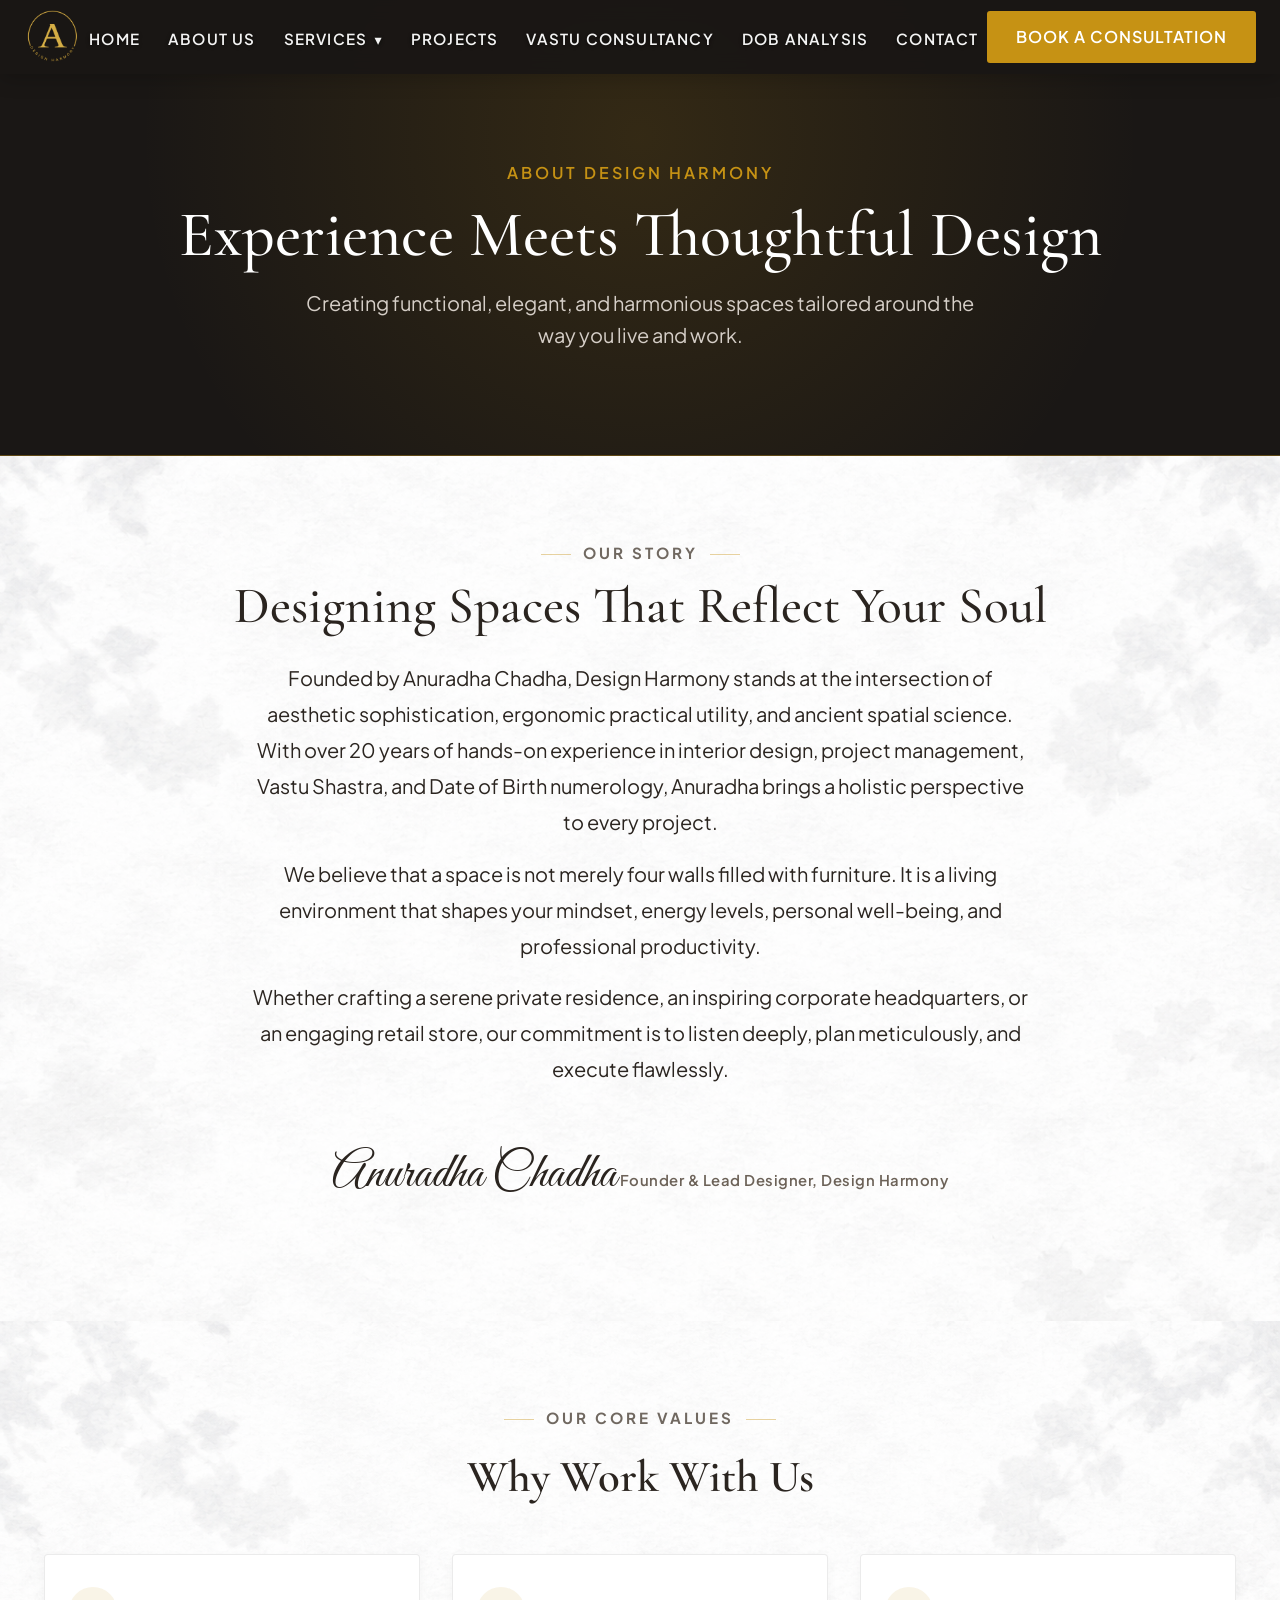
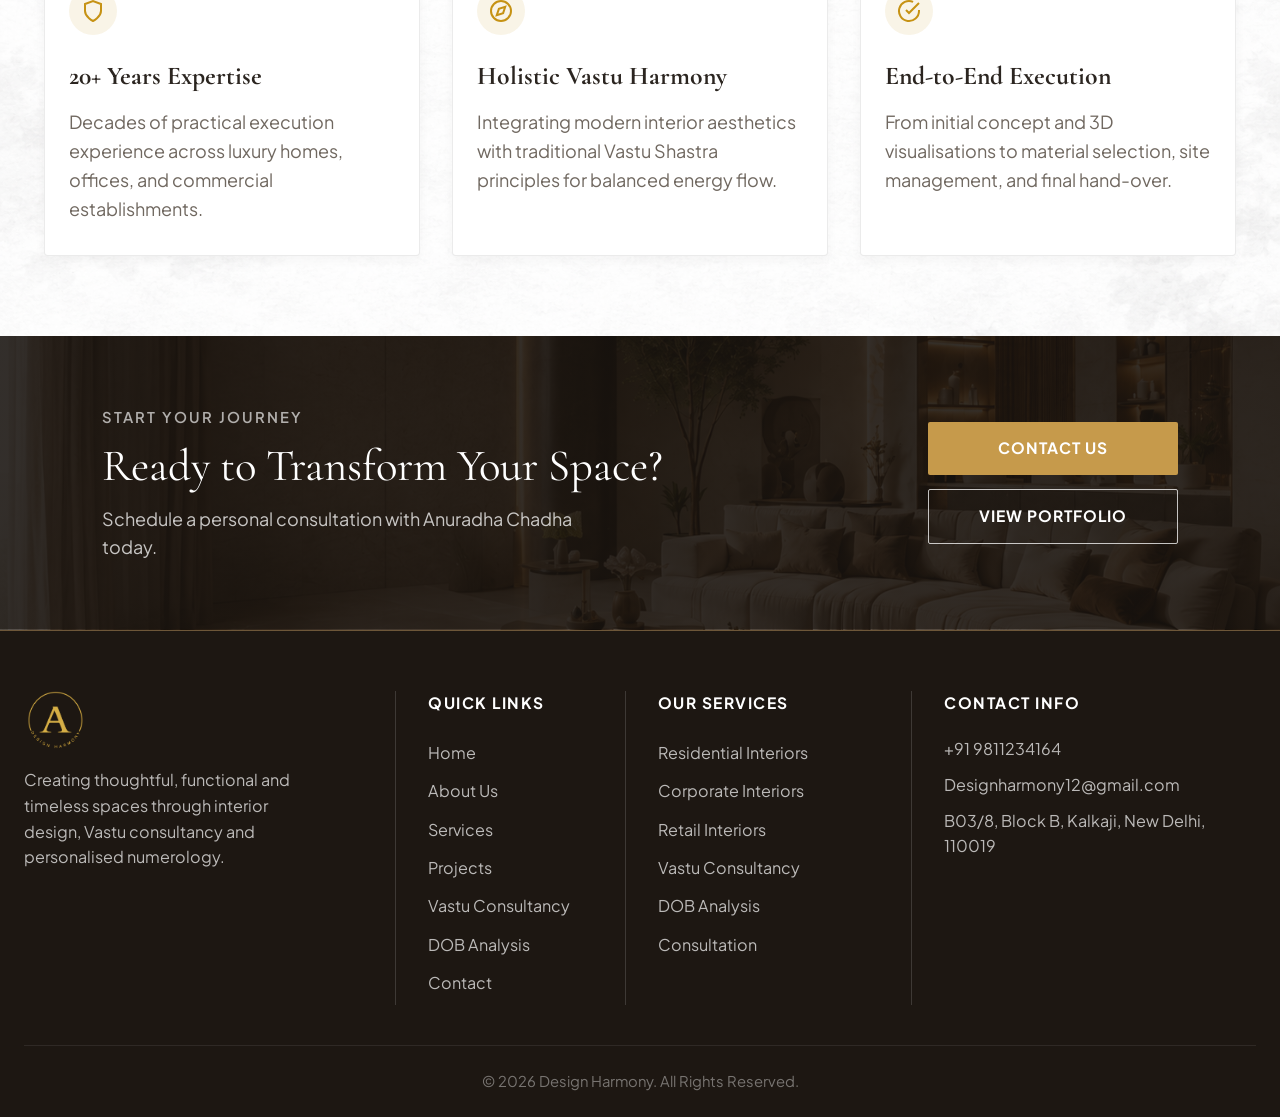
==== commit 0a605ccc: "picture" ====
--- a/pages/about.html
+++ b/pages/about.html
@@ -6,7 +6,8 @@
   <meta name="viewport" content="width=device-width, initial-scale=1.0">
   <meta name="description"
     content="Learn more about Design Harmony and Anuradha Chadha. 20+ years of interior design expertise, Vastu consultancy, and DOB numerology in New Delhi.">
-  <meta name="keywords" content="About Anuradha Chadha, Design Harmony About, Interior Designer New Delhi, Vastu Consultant">
+  <meta name="keywords"
+    content="About Anuradha Chadha, Design Harmony About, Interior Designer New Delhi, Vastu Consultant">
   <meta name="author" content="Anuradha Chadha">
   <title>About Us | Design Harmony - Anuradha Chadha</title>
   <link rel="icon" type="image/jpeg" href="../assets/logo.jpeg">
@@ -36,7 +37,8 @@
           <li class="nav-item"><a href="../index.html" class="nav-link" id="nav-home">HOME</a></li>
           <li class="nav-item"><a href="about.html" class="nav-link active" id="nav-about">ABOUT US</a></li>
           <li class="nav-item dropdown">
-            <a href="../index.html#services" class="nav-link" id="nav-services">SERVICES <span class="caret">▾</span></a>
+            <a href="../index.html#services" class="nav-link" id="nav-services">SERVICES <span
+                class="caret">▾</span></a>
             <ul class="dropdown-menu">
               <li><a href="residential-interiors.html">Residential Interiors</a></li>
               <li><a href="corporate-interiors.html">Corporate Interiors</a></li>
@@ -47,7 +49,8 @@
             </ul>
           </li>
           <li class="nav-item"><a href="projects.html" class="nav-link" id="nav-projects">PROJECTS</a></li>
-          <li class="nav-item"><a href="vastu-consultancy.html" class="nav-link" id="nav-vastu">VASTU CONSULTANCY</a></li>
+          <li class="nav-item"><a href="vastu-consultancy.html" class="nav-link" id="nav-vastu">VASTU CONSULTANCY</a>
+          </li>
           <li class="nav-item"><a href="dob-analysis.html" class="nav-link" id="nav-dob">DOB ANALYSIS</a></li>
           <li class="nav-item"><a href="contact.html" class="nav-link" id="nav-contact">CONTACT</a></li>
         </ul>
@@ -77,13 +80,18 @@
           <h2 class="about-title" style="margin-bottom: 24px;">Designing Spaces That Reflect Your Soul</h2>
           <div class="subpage-text-body">
             <p style="margin-bottom: 16px;">
-              Founded by Anuradha Chadha, Design Harmony stands at the intersection of aesthetic sophistication, ergonomic practical utility, and ancient spatial science. With over 20 years of hands-on experience in interior design, project management, Vastu Shastra, and Date of Birth numerology, Anuradha brings a holistic perspective to every project.
+              Founded by Anuradha Chadha, Design Harmony stands at the intersection of aesthetic sophistication,
+              ergonomic practical utility, and ancient spatial science. With over 20 years of hands-on experience in
+              interior design, project management, Vastu Shastra, and Date of Birth numerology, Anuradha brings a
+              holistic perspective to every project.
             </p>
             <p style="margin-bottom: 16px;">
-              We believe that a space is not merely four walls filled with furniture. It is a living environment that shapes your mindset, energy levels, personal well-being, and professional productivity.
+              We believe that a space is not merely four walls filled with furniture. It is a living environment that
+              shapes your mindset, energy levels, personal well-being, and professional productivity.
             </p>
             <p>
-              Whether crafting a serene private residence, an inspiring corporate headquarters, or an engaging retail store, our commitment is to listen deeply, plan meticulously, and execute flawlessly.
+              Whether crafting a serene private residence, an inspiring corporate headquarters, or an engaging retail
+              store, our commitment is to listen deeply, plan meticulously, and execute flawlessly.
             </p>
           </div>
 
@@ -92,9 +100,7 @@
             <span class="signature-title">Founder & Lead Designer, Design Harmony</span>
           </div>
 
-          <div>
-            <img src="../assets/1 front page image.jpeg" alt="Design Harmony Interior Concept" class="subpage-hero-img">
-          </div>
+
         </div>
       </div>
     </section>
@@ -110,33 +116,36 @@
           <div class="feature-box">
             <div class="feature-icon">
               <svg width="24" height="24" viewBox="0 0 24 24" fill="none" stroke="currentColor" stroke-width="2">
-                <path d="M12 22s8-4 8-10V5l-8-3-8 3v7c0 6 8 10 8 10z"/>
+                <path d="M12 22s8-4 8-10V5l-8-3-8 3v7c0 6 8 10 8 10z" />
               </svg>
             </div>
             <h3 class="feature-title">20+ Years Expertise</h3>
-            <p class="feature-desc">Decades of practical execution experience across luxury homes, offices, and commercial establishments.</p>
+            <p class="feature-desc">Decades of practical execution experience across luxury homes, offices, and
+              commercial establishments.</p>
           </div>
 
           <div class="feature-box">
             <div class="feature-icon">
               <svg width="24" height="24" viewBox="0 0 24 24" fill="none" stroke="currentColor" stroke-width="2">
-                <circle cx="12" cy="12" r="10"/>
-                <polygon points="16.24 7.76 14.12 14.12 7.76 16.24 9.88 9.88 16.24 7.76"/>
+                <circle cx="12" cy="12" r="10" />
+                <polygon points="16.24 7.76 14.12 14.12 7.76 16.24 9.88 9.88 16.24 7.76" />
               </svg>
             </div>
             <h3 class="feature-title">Holistic Vastu Harmony</h3>
-            <p class="feature-desc">Integrating modern interior aesthetics with traditional Vastu Shastra principles for balanced energy flow.</p>
+            <p class="feature-desc">Integrating modern interior aesthetics with traditional Vastu Shastra principles for
+              balanced energy flow.</p>
           </div>
 
           <div class="feature-box">
             <div class="feature-icon">
               <svg width="24" height="24" viewBox="0 0 24 24" fill="none" stroke="currentColor" stroke-width="2">
-                <path d="M22 11.08V12a10 10 0 1 1-5.93-9.14"/>
-                <polyline points="22 4 12 14.01 9 11.01"/>
+                <path d="M22 11.08V12a10 10 0 1 1-5.93-9.14" />
+                <polyline points="22 4 12 14.01 9 11.01" />
               </svg>
             </div>
             <h3 class="feature-title">End-to-End Execution</h3>
-            <p class="feature-desc">From initial concept and 3D visualisations to material selection, site management, and final hand-over.</p>
+            <p class="feature-desc">From initial concept and 3D visualisations to material selection, site management,
+              and final hand-over.</p>
           </div>
         </div>
       </div>
@@ -165,7 +174,8 @@
             <img src="../assets/logo.jpeg" alt="Design Harmony Logo Footer" class="footer-logo">
           </a>
           <p class="footer-bio">
-            Creating thoughtful, functional and timeless spaces through interior design, Vastu consultancy and personalised numerology.
+            Creating thoughtful, functional and timeless spaces through interior design, Vastu consultancy and
+            personalised numerology.
           </p>
         </div>
 
@@ -213,4 +223,4 @@
   <script src="../script.js"></script>
 </body>
 
-</html>
+</html>
--- a/styles.css
+++ b/styles.css
@@ -31,7 +31,7 @@
 
 html {
   scroll-behavior: smooth;
-  font-size: 16px;
+  font-size: 19px;
   overflow-x: hidden;
   max-width: 100%;
 }
@@ -602,6 +602,65 @@
   margin: 0 auto;
 }
 
+.about-grid {
+  display: grid;
+  grid-template-columns: 1fr 1.3fr;
+  gap: 0;
+  align-items: stretch;
+}
+
+.about-img-col {
+  position: relative;
+  display: flex;
+  justify-content: flex-start;
+  align-items: stretch;
+  width: 100%;
+  margin-left: -10px;
+}
+
+.about-img-frame {
+  position: relative;
+  width: 100%;
+  height: 100%;
+  border-radius: 0 16px 16px 0;
+  overflow: hidden;
+  border: none;
+  background: transparent;
+  mask-image: linear-gradient(to right, transparent 0%, rgba(0, 0, 0, 0.25) 15%, rgba(0, 0, 0, 0.75) 32%, #000 50%);
+  -webkit-mask-image: linear-gradient(to right, transparent 0%, rgba(0, 0, 0, 0.25) 15%, rgba(0, 0, 0, 0.75) 32%, #000 50%);
+}
+
+.about-img-frame::before {
+  content: '';
+  position: absolute;
+  top: 0;
+  left: 0;
+  bottom: 0;
+  width: 35%;
+  z-index: 2;
+  backdrop-filter: blur(8px);
+  -webkit-backdrop-filter: blur(8px);
+  pointer-events: none;
+  mask-image: linear-gradient(to right, #000 0%, transparent 100%);
+  -webkit-mask-image: linear-gradient(to right, #000 0%, transparent 100%);
+}
+
+.about-portrait-img {
+  width: 100%;
+  height: 100%;
+  min-height: 420px;
+  object-fit: cover;
+  object-position: 25% 20%;
+  display: block;
+  filter: grayscale(100%) contrast(106%);
+  transition: transform 0.4s ease, filter 0.4s ease;
+}
+
+.about-img-frame:hover .about-portrait-img {
+  transform: scale(1.025);
+  filter: grayscale(100%) contrast(112%);
+}
+
 .section-tagline.left-aligned {
   display: inline-block;
   font-size: 0.78rem;
@@ -750,6 +809,82 @@
 
 .project-cta-wrap {
   margin-top: 52px;
+}
+
+/* Dynamic Infinite Client Logos Ticker / Marquee */
+.clients-section {
+  padding: 60px 0 70px;
+  position: relative;
+  overflow: hidden;
+  background-color: transparent;
+}
+
+.clients-marquee-wrapper {
+  display: flex;
+  overflow: hidden;
+  user-select: none;
+  gap: 32px;
+  position: relative;
+  width: 100%;
+  mask-image: linear-gradient(to right, transparent, #000 8%, #000 92%, transparent);
+  -webkit-mask-image: linear-gradient(to right, transparent, #000 8%, #000 92%, transparent);
+}
+
+.clients-marquee-track {
+  flex-shrink: 0;
+  display: flex;
+  align-items: center;
+  gap: 32px;
+  min-width: 100%;
+  animation: marqueeRightToLeft 45s linear infinite;
+}
+
+.clients-marquee-wrapper:hover .clients-marquee-track {
+  animation-play-state: paused;
+}
+
+@keyframes marqueeRightToLeft {
+  from {
+    transform: translateX(0%);
+  }
+
+  to {
+    transform: translateX(calc(-100% - 32px));
+  }
+}
+
+.client-logo-item {
+  flex-shrink: 0;
+  height: 130px;
+  min-width: 240px;
+  padding: 18px 36px;
+  background: #FFFFFF;
+  border: 1px solid rgba(0, 0, 0, 0.08);
+  border-radius: 10px;
+  box-shadow: 0 6px 18px rgba(0, 0, 0, 0.06);
+  display: flex;
+  align-items: center;
+  justify-content: center;
+  transition: var(--transition);
+}
+
+.client-logo-item:hover {
+  transform: translateY(-4px);
+  border-color: var(--primary-gold);
+  box-shadow: 0 8px 24px rgba(198, 146, 20, 0.2);
+}
+
+.client-logo-item img {
+  max-height: 95px;
+  max-width: 200px;
+  width: auto;
+  height: auto;
+  object-fit: contain;
+  transition: var(--transition);
+}
+
+.client-logo-item:hover img {
+  transform: scale(1.06);
 }
 
 .approach-section {
@@ -1217,17 +1352,7 @@
   }
 
   .hero-overlay {
-    background: linear-gradient(180deg, rgba(15, 12, 10, 0.65) 0%, rgba(15, 12, 10, 0.45) 50%, rgba(15, 12, 10, 0.70) 100%) !important;
-  }
-
-  .hero-title {
-    text-shadow: 0 2px 10px rgba(0, 0, 0, 0.9), 0 1px 3px rgba(0, 0, 0, 0.8) !important;
-  }
-
-  .hero-subtext-bar,
-  .hero-description {
-    color: #FFFFFF !important;
-    text-shadow: 0 2px 8px rgba(0, 0, 0, 0.9) !important;
+    background: rgba(15, 12, 10, 0.65) !important;
   }
 
   .hero-subtext-bar {
@@ -1630,6 +1755,11 @@
   padding: 40px;
   box-shadow: var(--shadow-md);
   position: relative;
+}
+
+.subpage-form-card {
+  max-width: 820px;
+  margin: 0 auto;
 }
 
 .form-card.dark-theme {
@@ -1946,8 +2076,8 @@
 /* Dual Consultation Form Tab Selector */
 .consult-form-tabs {
   display: grid;
-  grid-template-columns: 1fr 1fr;
-  gap: 14px;
+  grid-template-columns: repeat(3, 1fr);
+  gap: 12px;
   margin-bottom: 24px;
 }
 
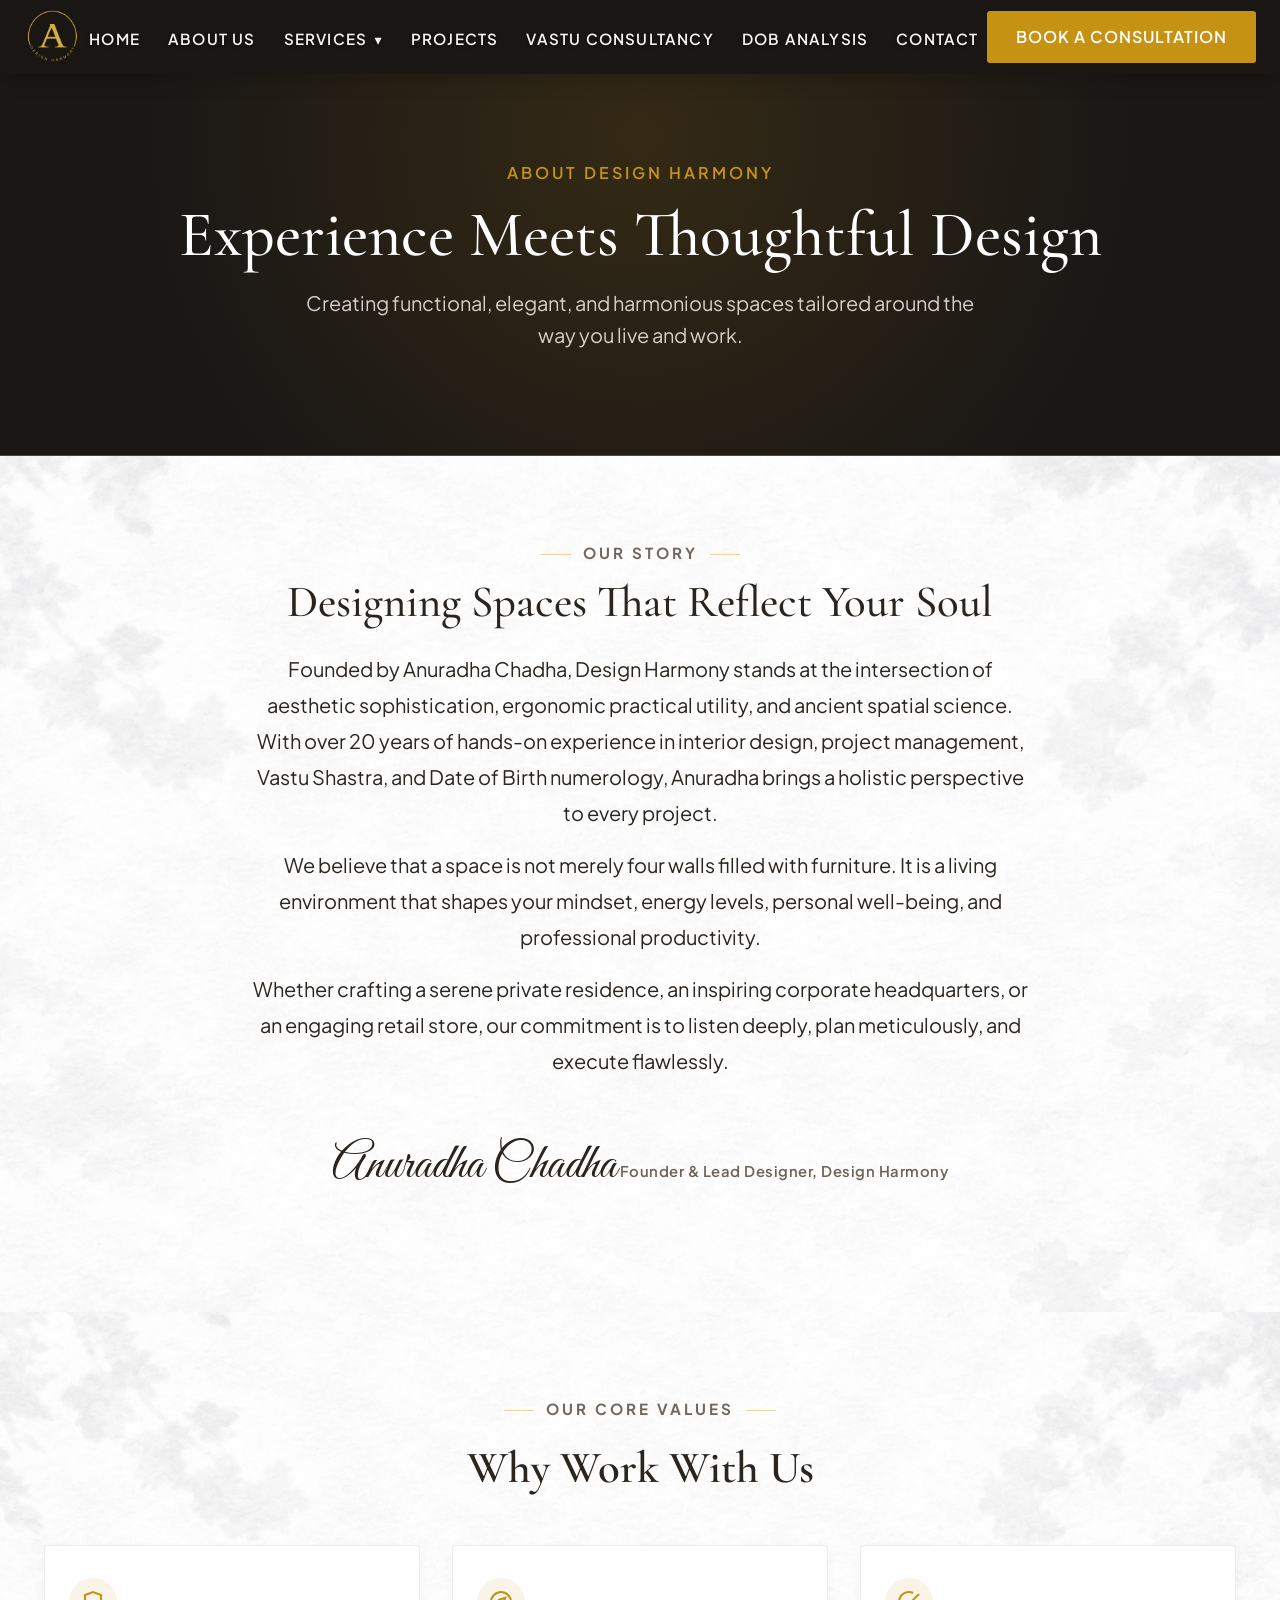
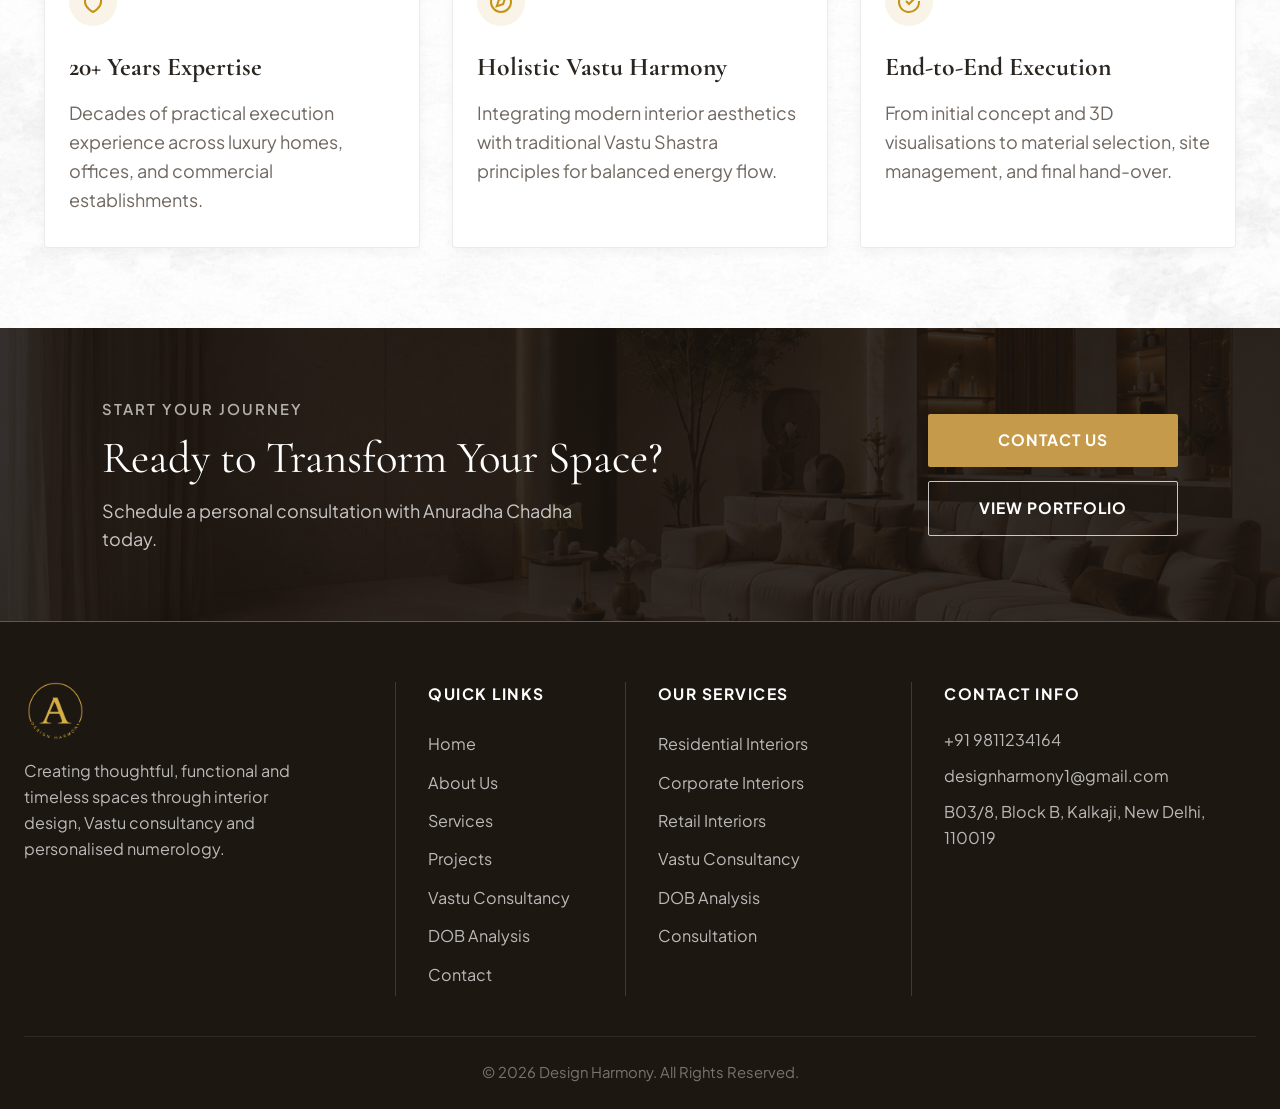
==== commit 00995165: "about section changes" ====
--- a/pages/about.html
+++ b/pages/about.html
@@ -208,7 +208,7 @@
           <h4 class="footer-heading">CONTACT INFO</h4>
           <ul class="contact-info-list">
             <li><a href="tel:+919811234164">+91 9811234164</a></li>
-            <li><a href="mailto:Designharmony12@gmail.com">Designharmony12@gmail.com</a></li>
+            <li><a href="mailto:designharmony1@gmail.com">designharmony1@gmail.com</a></li>
             <li><span>B03/8, Block B, Kalkaji, New Delhi, 110019</span></li>
           </ul>
         </div>
--- a/styles.css
+++ b/styles.css
@@ -589,45 +589,66 @@
 
 .about-section {
   width: 100%;
+  position: relative;
+  overflow: hidden;
   background-image: url('assets/cloudbackg.jpeg');
   background-size: cover;
   background-position: center;
   background-repeat: no-repeat;
-  padding: 90px 8%;
+  padding: 24px 17px;
   color: var(--text-dark);
 }
 
 .about-section-inner {
-  max-width: 1240px;
+  width: 100%;
+  max-width: 100%;
+  max-height: 640px;
   margin: 0 auto;
+  border: 1px solid rgba(80, 70, 60, 0.28);
+  border-radius: 6px;
+  overflow: hidden;
+  background: #EAE1D5;
+  box-shadow: 0 8px 30px rgba(0, 0, 0, 0.08);
 }
 
 .about-grid {
   display: grid;
-  grid-template-columns: 1fr 1.3fr;
+  grid-template-columns: 1fr 1fr;
   gap: 0;
   align-items: stretch;
+  height: 100%;
+  max-height: 640px;
+}
+
+.about-content {
+  padding: 54px 36px;
+  display: flex;
+  flex-direction: column;
+  justify-content: center;
+  height: 100%;
+  max-height: 640px;
 }
 
 .about-img-col {
   position: relative;
   display: flex;
-  justify-content: flex-start;
+  justify-content: flex-end;
   align-items: stretch;
   width: 100%;
-  margin-left: -10px;
+  height: 100%;
+  max-height: 640px;
 }
 
 .about-img-frame {
   position: relative;
   width: 100%;
   height: 100%;
-  border-radius: 0 16px 16px 0;
+  max-height: 640px;
   overflow: hidden;
   border: none;
   background: transparent;
-  mask-image: linear-gradient(to right, transparent 0%, rgba(0, 0, 0, 0.25) 15%, rgba(0, 0, 0, 0.75) 32%, #000 50%);
-  -webkit-mask-image: linear-gradient(to right, transparent 0%, rgba(0, 0, 0, 0.25) 15%, rgba(0, 0, 0, 0.75) 32%, #000 50%);
+  mask-image: linear-gradient(to right, transparent 0%, rgba(0, 0, 0, 0.35) 12%, #000 35%);
+  -webkit-mask-image: linear-gradient(to right, transparent 0%, rgba(0, 0, 0, 0.35) 12%, #000 35%);
 }
 
 .about-img-frame::before {
@@ -636,10 +657,10 @@
   top: 0;
   left: 0;
   bottom: 0;
-  width: 35%;
+  width: 20%;
   z-index: 2;
-  backdrop-filter: blur(8px);
-  -webkit-backdrop-filter: blur(8px);
+  backdrop-filter: blur(4px);
+  -webkit-backdrop-filter: blur(4px);
   pointer-events: none;
   mask-image: linear-gradient(to right, #000 0%, transparent 100%);
   -webkit-mask-image: linear-gradient(to right, #000 0%, transparent 100%);
@@ -648,17 +669,15 @@
 .about-portrait-img {
   width: 100%;
   height: 100%;
-  min-height: 420px;
+  max-height: 640px;
   object-fit: cover;
-  object-position: 25% 20%;
+  object-position: center 20%;
   display: block;
-  filter: grayscale(100%) contrast(106%);
-  transition: transform 0.4s ease, filter 0.4s ease;
+  transition: transform 0.4s ease;
 }
 
 .about-img-frame:hover .about-portrait-img {
-  transform: scale(1.025);
-  filter: grayscale(100%) contrast(112%);
+  transform: scale(1.02);
 }
 
 .section-tagline.left-aligned {
@@ -668,7 +687,7 @@
   letter-spacing: 2.5px;
   color: #5C5248;
   text-transform: uppercase;
-  margin-bottom: 14px;
+  margin-bottom: 8px;
   position: relative;
 }
 
@@ -686,31 +705,27 @@
   display: none;
 }
 
-.about-content {
-  max-width: 720px;
-}
-
 .about-title {
   font-family: var(--font-serif);
-  font-size: clamp(2.4rem, 4vw, 3.2rem);
+  font-size: clamp(2rem, 3.5vw, 2.7rem);
   font-weight: 500;
-  line-height: 1.15;
+  line-height: 1.12;
   color: #2A241F;
-  margin-bottom: 24px;
+  margin-bottom: 12px;
 }
 
 .about-text-body p {
-  font-size: 1rem;
+  font-size: 0.92rem;
   color: #4E463E;
-  margin-bottom: 20px;
-  line-height: 1.65;
+  margin-bottom: 10px;
+  line-height: 1.5;
 }
 
 .about-footer-row {
   display: flex;
   align-items: center;
-  gap: 40px;
-  margin-top: 36px;
+  gap: 30px;
+  margin-top: 14px;
   flex-wrap: wrap;
 }
 
@@ -839,9 +854,6 @@
   animation: marqueeRightToLeft 45s linear infinite;
 }
 
-.clients-marquee-wrapper:hover .clients-marquee-track {
-  animation-play-state: paused;
-}
 
 @keyframes marqueeRightToLeft {
   from {
@@ -865,13 +877,6 @@
   display: flex;
   align-items: center;
   justify-content: center;
-  transition: var(--transition);
-}
-
-.client-logo-item:hover {
-  transform: translateY(-4px);
-  border-color: var(--primary-gold);
-  box-shadow: 0 8px 24px rgba(198, 146, 20, 0.2);
 }
 
 .client-logo-item img {
@@ -880,11 +885,6 @@
   width: auto;
   height: auto;
   object-fit: contain;
-  transition: var(--transition);
-}
-
-.client-logo-item:hover img {
-  transform: scale(1.06);
 }
 
 .approach-section {
@@ -2114,32 +2114,7 @@
 .consult-tab-btn .tab-sub {
   font-size: 0.76rem;
   color: var(--text-muted);
-  margin: 3px 0 6px;
-}
-
-.consult-tab-btn .tab-fee {
-  font-size: 0.85rem;
-  font-weight: 700;
-  color: var(--primary-gold);
-}
-
-.fee-notice-banner {
-  background-color: rgba(198, 146, 20, 0.12);
-  border-left: 4px solid var(--primary-gold);
-  padding: 12px 16px;
-  border-radius: 4px;
-  display: flex;
-  align-items: center;
-  gap: 10px;
-  margin-bottom: 24px;
-  font-size: 0.95rem;
-  font-weight: 700;
-  color: var(--text-dark);
-}
-
-.fee-notice-banner.highlight-vastu {
-  background-color: rgba(198, 146, 20, 0.16);
-  border-left-color: #AA7B0E;
+  margin: 3px 0 0;
 }
 
 @media (max-width: 600px) {
@@ -2151,4 +2126,565 @@
 .subpage-cta-wrap {
   margin-top: 36px;
   text-align: center;
+}
+
+/* ==========================================================================
+   Admin Dashboard & Buyer Portal Styles (Luxury Dark/Gold Aesthetic)
+   ========================================================================== */
+.admin-body {
+  background: #0f0c0a;
+  color: #f4efe9;
+  font-family: var(--font-sans);
+  min-height: 100vh;
+  margin: 0;
+}
+
+/* Auth Container & Card */
+.admin-auth-container {
+  display: flex;
+  align-items: center;
+  justify-content: center;
+  min-height: 100vh;
+  padding: 20px;
+  background: radial-gradient(circle at center, rgba(198, 146, 20, 0.18) 0%, #0f0c0a 75%);
+}
+
+.admin-auth-card {
+  width: 100%;
+  max-width: 460px;
+  background: rgba(22, 17, 14, 0.95);
+  border: 1px solid rgba(198, 146, 20, 0.4);
+  border-radius: 16px;
+  padding: 44px 40px;
+  box-shadow: 0 25px 60px rgba(0, 0, 0, 0.8), 0 0 30px rgba(198, 146, 20, 0.1);
+  backdrop-filter: blur(12px);
+}
+
+.admin-logo {
+  width: 76px;
+  height: 76px;
+  border-radius: 50%;
+  object-fit: cover;
+  border: 2px solid var(--primary-gold);
+  margin-bottom: 14px;
+  box-shadow: 0 0 16px rgba(198, 146, 20, 0.3);
+}
+
+.admin-auth-title {
+  font-family: var(--font-serif);
+  font-size: 1.75rem;
+  letter-spacing: 2px;
+  color: var(--primary-gold);
+  margin-bottom: 6px;
+}
+
+.admin-auth-subtitle {
+  font-size: 0.85rem;
+  color: #c4b9ad;
+  margin-bottom: 32px;
+}
+
+/* Dashboard Overall Layout */
+.admin-dashboard-container {
+  display: flex;
+  min-height: 100vh;
+  background: #0b0907;
+}
+
+/* Sidebar */
+.admin-sidebar {
+  width: 270px;
+  background: #140f0c;
+  border-right: 1px solid rgba(198, 146, 20, 0.25);
+  display: flex;
+  flex-direction: column;
+  padding: 28px 18px;
+  flex-shrink: 0;
+  box-shadow: 4px 0 20px rgba(0, 0, 0, 0.4);
+}
+
+.admin-sidebar-header {
+  display: flex;
+  align-items: center;
+  gap: 12px;
+  padding-bottom: 22px;
+  border-bottom: 1px solid rgba(198, 146, 20, 0.2);
+  margin-bottom: 28px;
+}
+
+.admin-sidebar-logo {
+  width: 46px;
+  height: 46px;
+  border-radius: 50%;
+  object-fit: cover;
+  border: 1.5px solid var(--primary-gold);
+}
+
+.admin-sidebar-brand {
+  font-family: var(--font-serif);
+  font-size: 1.1rem;
+  font-weight: 700;
+  color: var(--primary-gold);
+  letter-spacing: 1.5px;
+}
+
+.admin-sidebar-role {
+  font-size: 0.75rem;
+  color: #b8ac9f;
+  letter-spacing: 0.5px;
+}
+
+.admin-nav {
+  display: flex;
+  flex-direction: column;
+  gap: 10px;
+  flex-grow: 1;
+}
+
+.admin-nav-item {
+  display: flex;
+  align-items: center;
+  gap: 14px;
+  padding: 13px 18px;
+  border-radius: 8px;
+  background: transparent;
+  border: 1px solid transparent;
+  color: #d1c5b8;
+  font-size: 0.92rem;
+  font-weight: 600;
+  cursor: pointer;
+  text-align: left;
+  transition: all 0.25s ease;
+}
+
+.admin-nav-item:hover {
+  background: rgba(198, 146, 20, 0.12);
+  color: #ffffff;
+  border-color: rgba(198, 146, 20, 0.3);
+}
+
+.admin-nav-item.active {
+  background: linear-gradient(90deg, rgba(198, 146, 20, 0.25) 0%, rgba(198, 146, 20, 0.08) 100%);
+  color: var(--primary-gold);
+  border: 1px solid rgba(198, 146, 20, 0.4);
+  border-left: 4px solid var(--primary-gold);
+  box-shadow: 0 4px 15px rgba(0, 0, 0, 0.3);
+}
+
+.admin-sidebar-footer {
+  margin-top: auto;
+  padding-top: 20px;
+  border-top: 1px solid rgba(198, 146, 20, 0.25);
+}
+
+/* Main Content Area */
+.admin-main-content {
+  flex-grow: 1;
+  padding: 36px 44px;
+  background: #0b0907;
+  overflow-y: auto;
+}
+
+.admin-topbar {
+  display: flex;
+  justify-content: space-between;
+  align-items: center;
+  padding-bottom: 24px;
+  border-bottom: 1px solid rgba(198, 146, 20, 0.2);
+  margin-bottom: 36px;
+}
+
+.admin-page-title {
+  font-family: var(--font-serif);
+  font-size: 2.1rem;
+  color: #ffffff;
+  margin-bottom: 4px;
+  letter-spacing: 0.5px;
+}
+
+.admin-page-sub {
+  font-size: 0.9rem;
+  color: #b8ac9f;
+}
+
+/* Cards & Containers */
+.admin-card {
+  background: rgba(24, 19, 15, 0.95);
+  border: 1px solid rgba(198, 146, 20, 0.25);
+  border-radius: 14px;
+  padding: 32px;
+  box-shadow: 0 12px 35px rgba(0, 0, 0, 0.5);
+  margin-bottom: 28px;
+}
+
+.admin-card-header {
+  display: flex;
+  justify-content: space-between;
+  align-items: center;
+  margin-bottom: 24px;
+  padding-bottom: 14px;
+  border-bottom: 1px solid rgba(255, 255, 255, 0.08);
+}
+
+.admin-card-title {
+  font-family: var(--font-serif);
+  font-size: 1.45rem;
+  color: var(--primary-gold);
+  letter-spacing: 0.5px;
+}
+
+/* High Contrast Form Styling for Admin */
+.admin-main-content .form-group,
+.admin-auth-card .form-group {
+  margin-bottom: 22px;
+}
+
+.admin-main-content .form-label,
+.admin-auth-card .form-label {
+  display: block;
+  font-size: 0.85rem;
+  font-weight: 700;
+  letter-spacing: 1px;
+  text-transform: uppercase;
+  color: #f4efe9;
+  margin-bottom: 8px;
+}
+
+.admin-main-content .form-control,
+.admin-auth-card .form-control {
+  width: 100%;
+  padding: 14px 18px;
+  background-color: #140f0c !important;
+  border: 1.5px solid rgba(198, 146, 20, 0.4) !important;
+  border-radius: 8px !important;
+  color: #ffffff !important;
+  font-size: 0.95rem;
+  font-family: var(--font-sans);
+  transition: all 0.2s ease;
+
+  &::placeholder {
+    color: #8c8073;
+  }
+
+  &:focus {
+    outline: none;
+    border-color: var(--primary-gold) !important;
+    background-color: #1c1612 !important;
+    box-shadow: 0 0 12px rgba(198, 146, 20, 0.3) !important;
+  }
+}
+
+.admin-form-grid {
+  display: grid;
+  grid-template-columns: repeat(auto-fit, minmax(240px, 1fr));
+  gap: 20px;
+  align-items: end;
+}
+
+.admin-form-grid .form-submit-wrap {
+  margin-bottom: 22px;
+}
+
+/* Table Styling */
+.table-responsive {
+  overflow-x: auto;
+  border-radius: 10px;
+  border: 1px solid rgba(255, 255, 255, 0.08);
+}
+
+.admin-table {
+  width: 100%;
+  border-collapse: collapse;
+  text-align: left;
+  font-size: 0.9rem;
+}
+
+.admin-table th {
+  padding: 14px 18px;
+  background: #140f0c;
+  color: var(--primary-gold);
+  font-weight: 700;
+  text-transform: uppercase;
+  font-size: 0.8rem;
+  letter-spacing: 1px;
+  border-bottom: 1px solid rgba(198, 146, 20, 0.3);
+}
+
+.admin-table td {
+  padding: 16px 18px;
+  border-bottom: 1px solid rgba(255, 255, 255, 0.06);
+  color: #e8dfd5;
+  background: rgba(22, 17, 14, 0.6);
+}
+
+.admin-table tbody tr:hover td {
+  background: rgba(198, 146, 20, 0.08);
+}
+
+.badge-gold {
+  background: rgba(198, 146, 20, 0.2);
+  color: var(--primary-gold);
+  border: 1px solid rgba(198, 146, 20, 0.5);
+  padding: 4px 12px;
+  border-radius: 20px;
+  font-size: 0.76rem;
+  font-weight: 700;
+  letter-spacing: 0.5px;
+}
+
+/* Logos & Projects Display Grids */
+.admin-logos-grid {
+  display: grid;
+  grid-template-columns: repeat(auto-fill, minmax(210px, 1fr));
+  gap: 22px;
+  margin-top: 10px;
+}
+
+.admin-logo-card {
+  background: #ffffff;
+  border: 1px solid rgba(198, 146, 20, 0.3);
+  border-radius: 10px;
+  padding: 20px 16px;
+  text-align: center;
+  box-shadow: 0 6px 18px rgba(0, 0, 0, 0.3);
+  display: flex;
+  flex-direction: column;
+  align-items: center;
+  justify-content: space-between;
+  height: 190px;
+  transition: transform 0.2s ease, box-shadow 0.2s ease;
+}
+
+.admin-logo-card:hover {
+  transform: translateY(-3px);
+  box-shadow: 0 10px 25px rgba(198, 146, 20, 0.2);
+}
+
+.admin-logo-preview {
+  max-height: 75px;
+  max-width: 170px;
+  object-fit: contain;
+  margin-bottom: 12px;
+}
+
+.admin-logo-name {
+  font-size: 0.85rem;
+  font-weight: 700;
+  color: #1a1512;
+  margin-bottom: 12px;
+  word-break: break-word;
+}
+
+.admin-services-grid {
+  display: grid;
+  grid-template-columns: repeat(auto-fill, minmax(320px, 1fr));
+  gap: 24px;
+  margin-top: 14px;
+}
+
+.admin-section-divider {
+  color: var(--primary-gold);
+  font-size: 1.05rem;
+  font-weight: 700;
+  letter-spacing: 0.5px;
+  text-transform: uppercase;
+  margin: 28px 0 16px;
+  padding-bottom: 8px;
+  border-bottom: 1px solid rgba(198, 146, 20, 0.3);
+}
+
+.admin-projects-grid {
+  display: grid;
+  grid-template-columns: repeat(auto-fill, minmax(280px, 1fr));
+  gap: 24px;
+  margin-top: 10px;
+}
+
+.admin-project-card {
+  background: #140f0c;
+  border: 1px solid rgba(198, 146, 20, 0.3);
+  border-radius: 12px;
+  padding: 16px;
+  box-shadow: 0 8px 24px rgba(0, 0, 0, 0.4);
+  display: flex;
+  flex-direction: column;
+  justify-content: space-between;
+  transition: transform 0.2s ease, border-color 0.2s ease;
+}
+
+.admin-project-card:hover {
+  transform: translateY(-3px);
+  border-color: var(--primary-gold);
+}
+
+.admin-project-img {
+  width: 100%;
+  height: 160px;
+  object-fit: cover;
+  border-radius: 8px;
+  margin-bottom: 14px;
+}
+
+.admin-project-body {
+  display: flex;
+  flex-direction: column;
+  align-items: flex-start;
+  gap: 8px;
+}
+
+.admin-project-title {
+  font-family: var(--font-serif);
+  font-size: 1.1rem;
+  color: #ffffff;
+  margin: 4px 0 8px;
+  line-height: 1.3;
+}
+
+/* Button Variants in Admin */
+.btn-outline-gold {
+  background: transparent;
+  border: 1px solid var(--primary-gold);
+  color: var(--primary-gold);
+  padding: 9px 20px;
+  border-radius: 6px;
+  cursor: pointer;
+  font-size: 0.84rem;
+  font-weight: 700;
+  letter-spacing: 0.5px;
+  transition: all 0.2s ease;
+}
+
+.btn-outline-gold:hover {
+  background: var(--primary-gold);
+  color: #000000;
+  box-shadow: 0 4px 14px rgba(198, 146, 20, 0.3);
+}
+
+.btn-outline-danger {
+  background: rgba(198, 40, 40, 0.1);
+  border: 1px solid #c62828;
+  color: #ef9a9a;
+  padding: 7px 16px;
+  border-radius: 6px;
+  cursor: pointer;
+  font-size: 0.8rem;
+  font-weight: 700;
+  width: 100%;
+  transition: all 0.2s ease;
+}
+
+.btn-outline-danger:hover {
+  background: #c62828;
+  color: #ffffff;
+}
+
+.admin-toast {
+  position: fixed;
+  top: 28px;
+  right: 28px;
+  background: var(--primary-gold);
+  color: #000000;
+  font-weight: 800;
+  padding: 16px 28px;
+  border-radius: 8px;
+  box-shadow: 0 12px 35px rgba(0, 0, 0, 0.6);
+  z-index: 9999;
+  letter-spacing: 0.5px;
+}
+
+/* Custom Delete Confirmation Modal */
+.dh-modal-overlay {
+  position: fixed;
+  top: 0;
+  left: 0;
+  width: 100vw;
+  height: 100vh;
+  background: rgba(0, 0, 0, 0.82);
+  backdrop-filter: blur(8px);
+  z-index: 10000;
+  display: flex;
+  align-items: center;
+  justify-content: center;
+  padding: 20px;
+  animation: fadeInModal 0.2s ease forwards;
+}
+
+@keyframes fadeInModal {
+  from {
+    opacity: 0;
+    transform: scale(0.98);
+  }
+
+  to {
+    opacity: 1;
+    transform: scale(1);
+  }
+}
+
+.dh-modal-card {
+  background: #16110e;
+  border: 1.5px solid var(--primary-gold);
+  border-radius: 16px;
+  max-width: 440px;
+  width: 100%;
+  padding: 32px 28px;
+  text-align: center;
+  box-shadow: 0 20px 50px rgba(0, 0, 0, 0.8), 0 0 30px rgba(198, 146, 20, 0.2);
+  display: flex;
+  flex-direction: column;
+  align-items: center;
+}
+
+.dh-modal-icon-badge {
+  width: 56px;
+  height: 56px;
+  border-radius: 50%;
+  background: rgba(229, 57, 53, 0.12);
+  border: 1px solid rgba(229, 57, 53, 0.3);
+  display: flex;
+  align-items: center;
+  justify-content: center;
+  margin-bottom: 18px;
+}
+
+.dh-modal-title {
+  font-family: var(--font-serif);
+  font-size: 1.7rem;
+  color: #ffffff;
+  margin-bottom: 10px;
+}
+
+.dh-modal-body {
+  font-size: 0.95rem;
+  color: #c8bcaf;
+  line-height: 1.5;
+  margin-bottom: 26px;
+}
+
+.dh-modal-actions {
+  display: flex;
+  gap: 14px;
+  width: 100%;
+}
+
+.dh-modal-actions button {
+  flex: 1;
+  padding: 12px;
+  font-weight: 700;
+  border-radius: 8px;
+  cursor: pointer;
+  font-size: 0.88rem;
+  letter-spacing: 0.5px;
+}
+
+.btn-danger-solid {
+  background: #c62828;
+  color: #ffffff;
+  border: 1px solid #e53935;
+  transition: all 0.2s ease;
+}
+
+.btn-danger-solid:hover {
+  background: #d32f2f;
+  box-shadow: 0 4px 15px rgba(229, 57, 53, 0.4);
 }
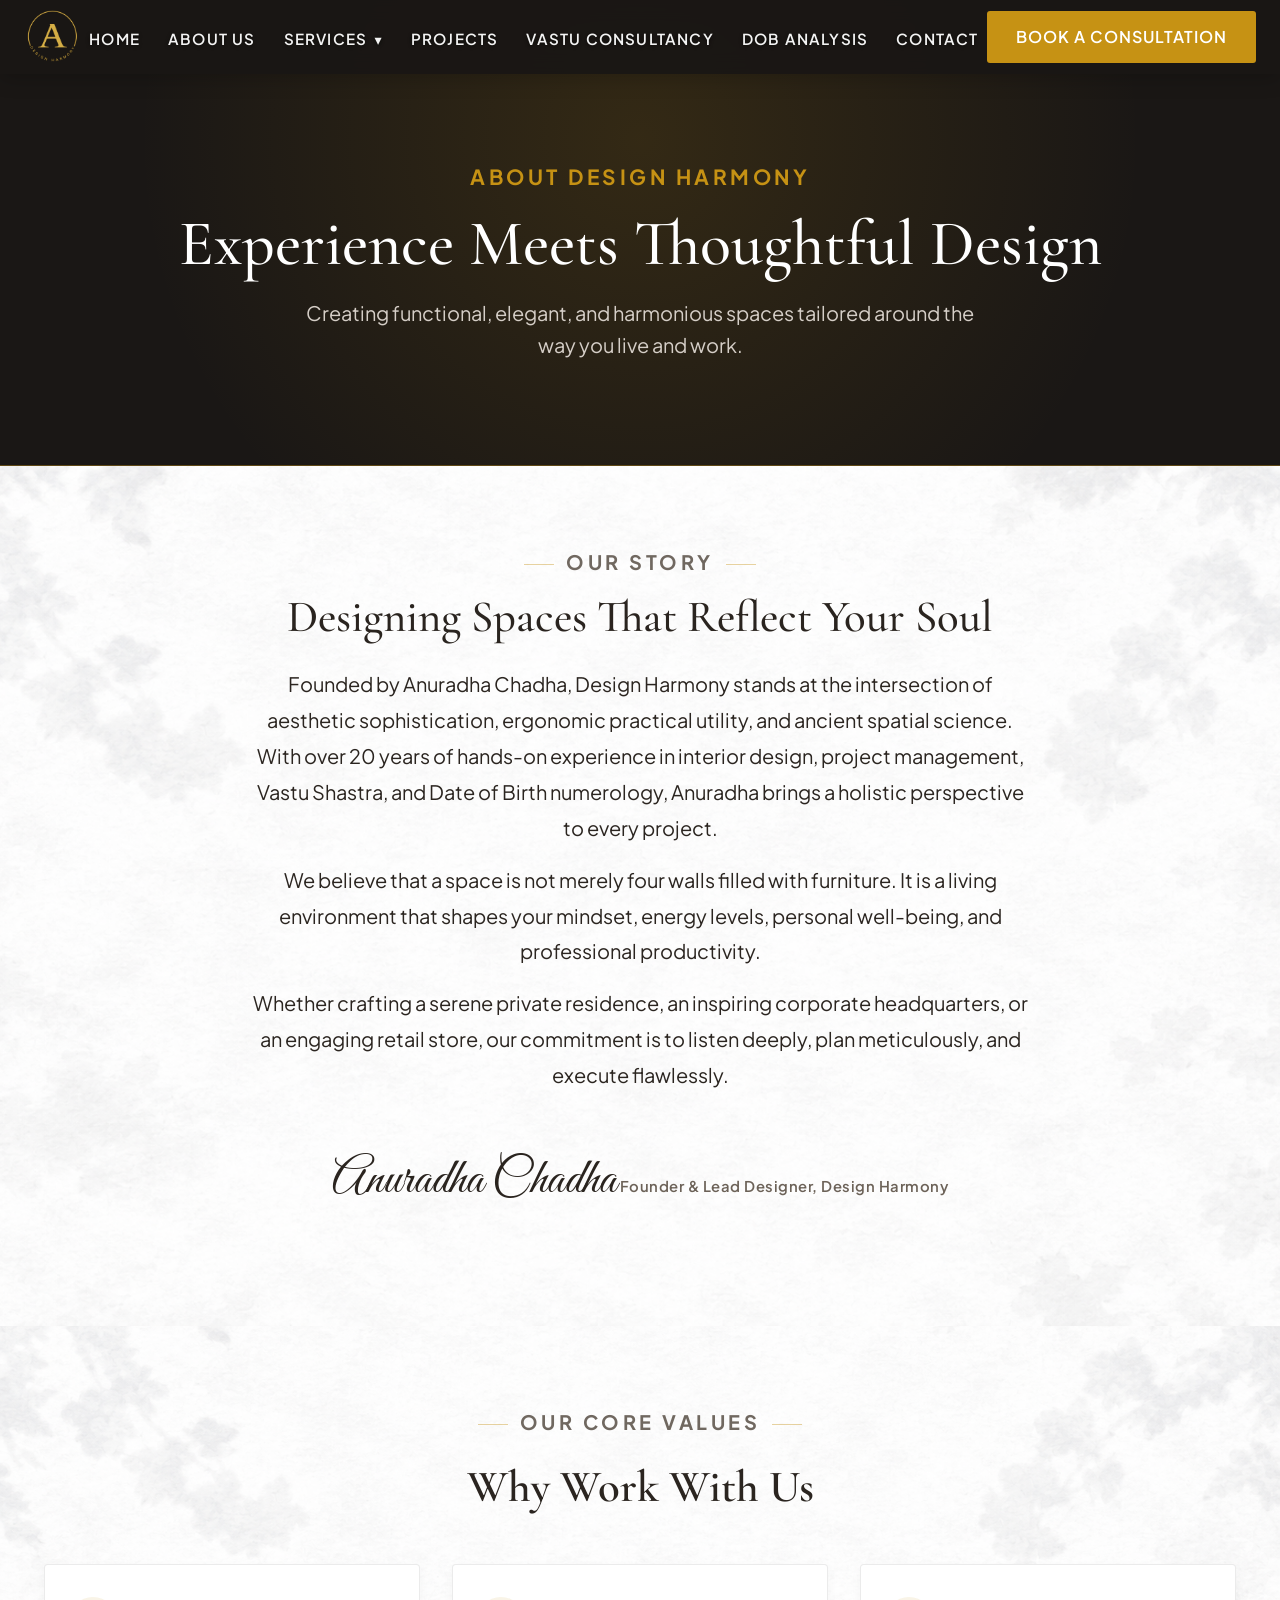
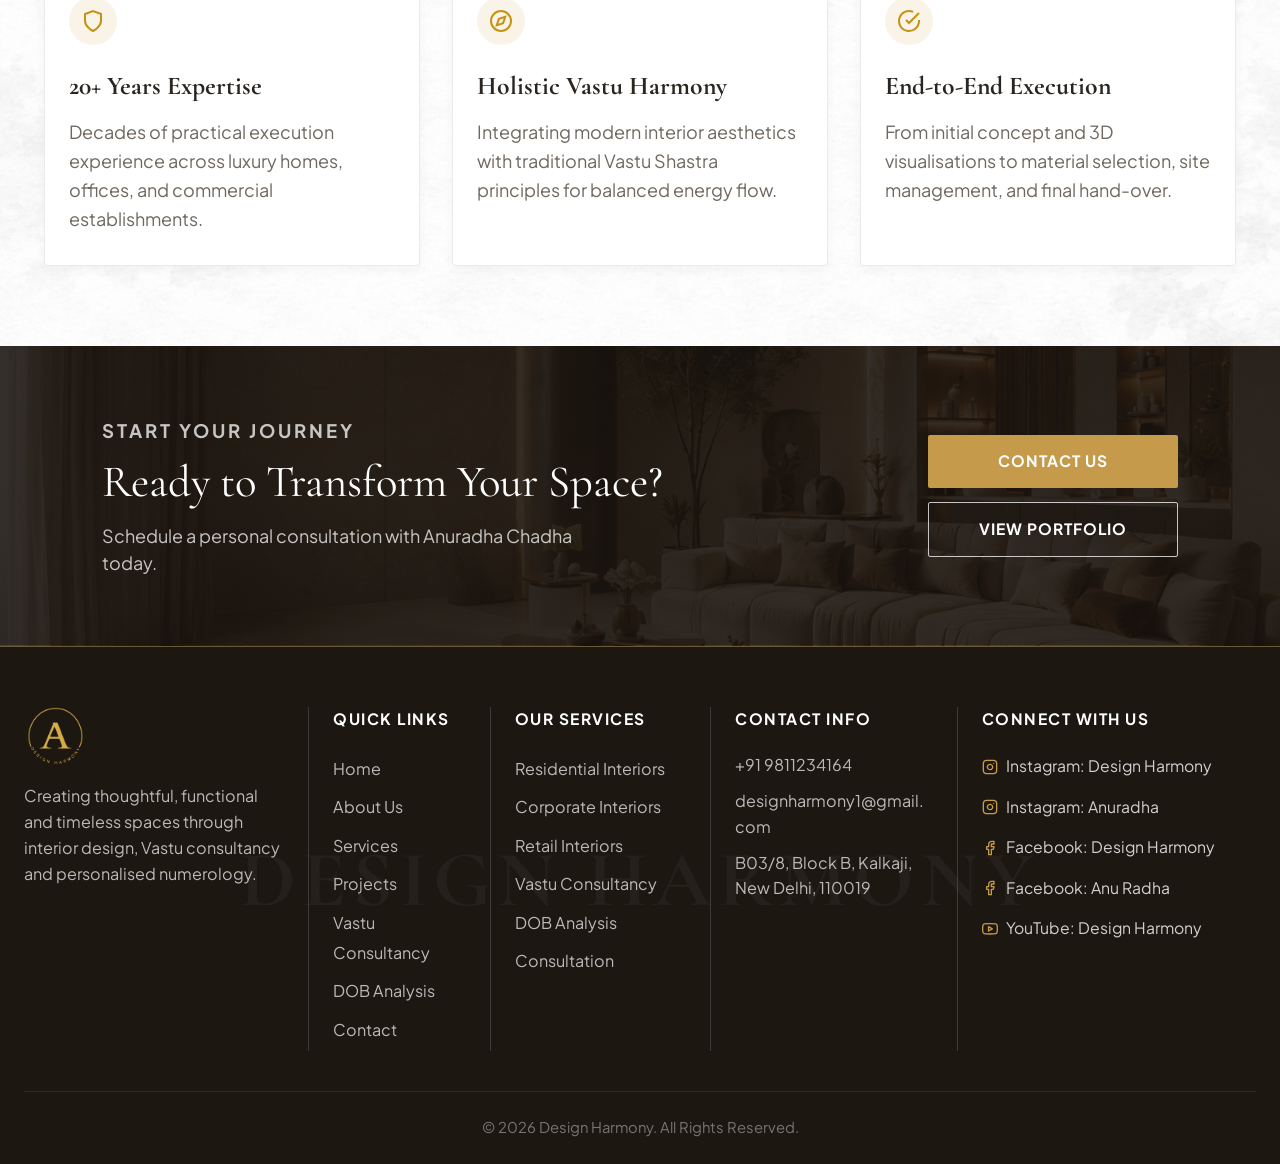
==== commit 32cf92a7: "chagnes" ====
--- a/pages/about.html
+++ b/pages/about.html
@@ -212,6 +212,42 @@
             <li><span>B03/8, Block B, Kalkaji, New Delhi, 110019</span></li>
           </ul>
         </div>
+
+        <div class="footer-col social-col">
+          <h4 class="footer-heading">CONNECT WITH US</h4>
+          <ul class="footer-social-list">
+            <li>
+              <a href="https://www.instagram.com/interiorswithdesignharmony/" target="_blank" rel="noopener noreferrer" class="footer-social-link" id="footer-link-ig-dh">
+                <svg width="16" height="16" viewBox="0 0 24 24" fill="none" stroke="currentColor" stroke-width="2" stroke-linecap="round" stroke-linejoin="round"><rect x="2" y="2" width="20" height="20" rx="5" ry="5"></rect><path d="M16 11.37A4 4 0 1 1 12.63 8 4 4 0 0 1 16 11.37z"></path><line x1="17.5" y1="6.5" x2="17.51" y2="6.5"></line></svg>
+                <span>Instagram: Design Harmony</span>
+              </a>
+            </li>
+            <li>
+              <a href="https://www.instagram.com/interiorswithanuradha/" target="_blank" rel="noopener noreferrer" class="footer-social-link" id="footer-link-ig-anuradha">
+                <svg width="16" height="16" viewBox="0 0 24 24" fill="none" stroke="currentColor" stroke-width="2" stroke-linecap="round" stroke-linejoin="round"><rect x="2" y="2" width="20" height="20" rx="5" ry="5"></rect><path d="M16 11.37A4 4 0 1 1 12.63 8 4 4 0 0 1 16 11.37z"></path><line x1="17.5" y1="6.5" x2="17.51" y2="6.5"></line></svg>
+                <span>Instagram: Anuradha</span>
+              </a>
+            </li>
+            <li>
+              <a href="https://www.facebook.com/interiorswithdesignharmony" target="_blank" rel="noopener noreferrer" class="footer-social-link" id="footer-link-fb-dh">
+                <svg width="16" height="16" viewBox="0 0 24 24" fill="none" stroke="currentColor" stroke-width="2" stroke-linecap="round" stroke-linejoin="round"><path d="M18 2h-3a5 5 0 0 0-5 5v3H7v4h3v8h4v-8h3l1-4h-4V7a1 1 0 0 1 1-1h3z"></path></svg>
+                <span>Facebook: Design Harmony</span>
+              </a>
+            </li>
+            <li>
+              <a href="https://www.facebook.com/profile.php?id=61564376861604" target="_blank" rel="noopener noreferrer" class="footer-social-link" id="footer-link-fb-anuradha">
+                <svg width="16" height="16" viewBox="0 0 24 24" fill="none" stroke="currentColor" stroke-width="2" stroke-linecap="round" stroke-linejoin="round"><path d="M18 2h-3a5 5 0 0 0-5 5v3H7v4h3v8h4v-8h3l1-4h-4V7a1 1 0 0 1 1-1h3z"></path></svg>
+                <span>Facebook: Anu Radha</span>
+              </a>
+            </li>
+            <li>
+              <a href="https://www.youtube.com/@Designharmony-1" target="_blank" rel="noopener noreferrer" class="footer-social-link" id="footer-link-yt-dh">
+                <svg width="16" height="16" viewBox="0 0 24 24" fill="none" stroke="currentColor" stroke-width="2" stroke-linecap="round" stroke-linejoin="round"><path d="M22.54 6.42a2.78 2.78 0 0 0-1.94-2C18.88 4 12 4 12 4s-6.88 0-8.6.46a2.78 2.78 0 0 0-1.94 2A29 29 0 0 0 1 11.75a29 29 0 0 0 .46 5.33A2.78 2.78 0 0 0 3.4 19c1.72.46 8.6.46 8.6.46s6.88 0 8.6-.46a2.78 2.78 0 0 0 1.94-2 29 29 0 0 0 .46-5.25 29 29 0 0 0-.46-5.33z"></path><polygon points="9.75 15.02 15.5 11.75 9.75 8.48 9.75 15.02"></polygon></svg>
+                <span>YouTube: Design Harmony</span>
+              </a>
+            </li>
+          </ul>
+        </div>
       </div>
 
       <div class="footer-bottom text-center">
@@ -220,6 +256,7 @@
     </div>
   </footer>
 
+  <script src="../config.js"></script>
   <script src="../script.js"></script>
 </body>
 
--- a/styles.css
+++ b/styles.css
@@ -376,9 +376,9 @@
 
 .hero-badge {
   display: inline-block;
-  font-size: 0.8rem;
+  font-size: 1.05rem;
   font-weight: 700;
-  letter-spacing: 3px;
+  letter-spacing: 3.5px;
   color: var(--primary-gold);
   margin-bottom: 18px;
   text-transform: uppercase;
@@ -437,12 +437,12 @@
 
 .section-tagline {
   display: inline-block;
-  font-size: 0.8rem;
+  font-size: 1.05rem;
   font-weight: 700;
-  letter-spacing: 3px;
+  letter-spacing: 3.5px;
   color: var(--text-muted);
   text-transform: uppercase;
-  margin-bottom: 12px;
+  margin-bottom: 14px;
   position: relative;
 }
 
@@ -673,11 +673,13 @@
   object-fit: cover;
   object-position: center 20%;
   display: block;
-  transition: transform 0.4s ease;
+  filter: grayscale(100%) contrast(1.05);
+  transition: transform 0.4s ease, filter 0.4s ease;
 }
 
 .about-img-frame:hover .about-portrait-img {
   transform: scale(1.02);
+  filter: grayscale(100%) contrast(1.1);
 }
 
 .section-tagline.left-aligned {
@@ -972,10 +974,10 @@
 }
 
 .cta-tagline {
-  font-size: 0.78rem;
-  font-weight: 600;
-  letter-spacing: 2px;
-  color: rgba(255, 255, 255, 0.65);
+  font-size: 0.98rem;
+  font-weight: 700;
+  letter-spacing: 3px;
+  color: rgba(255, 255, 255, 0.75);
   display: block;
   margin-bottom: 10px;
   text-transform: uppercase;
@@ -1050,9 +1052,30 @@
   color: rgba(255, 255, 255, 0.75);
   padding: 60px 0 24px;
   border-top: 1px solid #6E5739;
+  position: relative;
+  overflow: hidden;
+}
+
+.site-footer::before {
+  content: 'DESIGN HARMONY';
+  position: absolute;
+  top: 45%;
+  left: 50%;
+  transform: translate(-50%, -50%);
+  font-family: var(--font-serif);
+  font-size: clamp(2rem, 6.2vw, 6.2rem);
+  font-weight: 700;
+  letter-spacing: 0.08em;
+  color: rgba(255, 255, 255, 0.04);
+  white-space: nowrap;
+  pointer-events: none;
+  user-select: none;
+  z-index: 0;
 }
 
 .footer-container {
+  position: relative;
+  z-index: 1;
   max-width: 1280px;
   margin: 0 auto;
   padding: 0 24px;
@@ -1060,13 +1083,13 @@
 
 .footer-grid {
   display: grid;
-  grid-template-columns: 1.3fr 0.8fr 1fr 1.2fr;
+  grid-template-columns: 1.1fr 0.7fr 0.85fr 0.95fr 1.15fr;
   gap: 0;
   margin-bottom: 40px;
 }
 
 .footer-col {
-  padding: 0 32px;
+  padding: 0 24px;
   border-right: 1px solid rgba(255, 255, 255, 0.15);
 }
 
@@ -1118,6 +1141,40 @@
   color: #FFFFFF;
   border-color: #C69A4B;
   transform: translateY(-2px);
+}
+
+.footer-social-list {
+  list-style: none;
+  padding: 0;
+  margin: 0;
+  display: flex;
+  flex-direction: column;
+  gap: 10px;
+}
+
+.footer-social-link {
+  display: inline-flex;
+  align-items: center;
+  gap: 8px;
+  color: rgba(255, 255, 255, 0.8);
+  font-size: 0.83rem;
+  transition: var(--transition);
+  text-decoration: none;
+}
+
+.footer-social-link svg {
+  color: #C69A4B;
+  flex-shrink: 0;
+  transition: transform 0.3s ease;
+}
+
+.footer-social-link:hover {
+  color: #C69A4B;
+  transform: translateX(3px);
+}
+
+.footer-social-link:hover svg {
+  transform: scale(1.15);
 }
 
 .footer-heading {
@@ -1610,12 +1667,12 @@
 
 .page-hero-subtitle {
   font-family: var(--font-sans);
-  font-size: 0.85rem;
-  font-weight: 600;
-  letter-spacing: 3px;
+  font-size: 1.1rem;
+  font-weight: 700;
+  letter-spacing: 3.5px;
   color: var(--primary-gold);
   text-transform: uppercase;
-  margin-bottom: 12px;
+  margin-bottom: 14px;
   display: block;
 }
 
@@ -2687,4 +2744,283 @@
 .btn-danger-solid:hover {
   background: #d32f2f;
   box-shadow: 0 4px 15px rgba(229, 57, 53, 0.4);
+}
+
+/* ============================================================
+   ADMIN PAGE — MOBILE RESPONSIVE
+   ============================================================ */
+
+@media (max-width: 900px) {
+
+  /* Dashboard: stack sidebar on top, content below */
+  .admin-dashboard-container {
+    flex-direction: column;
+  }
+
+  /* Sidebar → horizontal sticky top nav bar */
+  .admin-sidebar {
+    width: 100%;
+    flex-direction: row;
+    align-items: center;
+    padding: 10px 14px;
+    border-right: none;
+    border-bottom: 1px solid rgba(198, 146, 20, 0.25);
+    box-shadow: 0 4px 20px rgba(0, 0, 0, 0.5);
+    position: sticky;
+    top: 0;
+    z-index: 100;
+    gap: 10px;
+    overflow-x: auto;
+    -webkit-overflow-scrolling: touch;
+  }
+
+  .admin-sidebar-header {
+    flex-shrink: 0;
+    padding-bottom: 0;
+    border-bottom: none;
+    margin-bottom: 0;
+    padding-right: 14px;
+    border-right: 1px solid rgba(198, 146, 20, 0.2);
+  }
+
+  .admin-sidebar-role {
+    display: none;
+  }
+
+  .admin-sidebar-brand {
+    font-size: 0.9rem;
+    letter-spacing: 1px;
+  }
+
+  .admin-sidebar-logo {
+    width: 36px;
+    height: 36px;
+  }
+
+  /* Nav items in a horizontal row */
+  .admin-nav {
+    flex-direction: row;
+    flex-grow: 1;
+    gap: 6px;
+    overflow-x: auto;
+    -webkit-overflow-scrolling: touch;
+    scrollbar-width: none;
+  }
+
+  .admin-nav::-webkit-scrollbar {
+    display: none;
+  }
+
+  .admin-nav-item {
+    white-space: nowrap;
+    flex-shrink: 0;
+    padding: 8px 13px;
+    font-size: 0.8rem;
+    gap: 6px;
+  }
+
+  /* Sidebar footer → inline log out */
+  .admin-sidebar-footer {
+    flex-shrink: 0;
+    margin-top: 0;
+    padding-top: 0;
+    border-top: none;
+    padding-left: 12px;
+    border-left: 1px solid rgba(198, 146, 20, 0.2);
+  }
+
+  .admin-sidebar-footer .btn-outline-danger {
+    white-space: nowrap;
+    width: auto;
+    padding: 7px 12px;
+    font-size: 0.75rem;
+  }
+
+  /* Main content — reduce padding */
+  .admin-main-content {
+    padding: 20px 16px;
+  }
+
+  /* Topbar — stack vertically */
+  .admin-topbar {
+    flex-direction: column;
+    align-items: flex-start;
+    gap: 12px;
+    padding-bottom: 16px;
+    margin-bottom: 22px;
+  }
+
+  .admin-topbar-actions {
+    width: 100% !important;
+    justify-content: flex-start !important;
+    flex-wrap: wrap !important;
+    gap: 10px !important;
+  }
+
+  .admin-page-title {
+    font-size: 1.55rem;
+  }
+
+  /* Cards — reduce padding */
+  .admin-card {
+    padding: 18px 14px;
+  }
+
+  /* Single-column form grids */
+  .admin-form-grid {
+    grid-template-columns: 1fr;
+  }
+
+  .admin-services-grid {
+    grid-template-columns: 1fr;
+  }
+
+  .admin-projects-grid {
+    grid-template-columns: 1fr;
+  }
+
+  .admin-logos-grid {
+    grid-template-columns: repeat(auto-fill, minmax(140px, 1fr));
+    gap: 14px;
+  }
+
+  /* Toast — bottom of screen on mobile */
+  .admin-toast {
+    top: auto;
+    bottom: 20px;
+    right: 16px;
+    left: 16px;
+    text-align: center;
+    font-size: 0.88rem;
+    padding: 13px 18px;
+  }
+
+  /* Modal */
+  .dh-modal-card {
+    padding: 24px 18px;
+  }
+
+  .dh-modal-actions {
+    flex-direction: column;
+    gap: 10px;
+  }
+}
+
+@media (max-width: 480px) {
+  .admin-auth-card {
+    padding: 24px 16px;
+  }
+
+  .admin-auth-title {
+    font-size: 1.4rem;
+  }
+
+  .admin-page-title {
+    font-size: 1.3rem;
+  }
+
+  .admin-card-title {
+    font-size: 1.2rem;
+  }
+
+  .admin-main-content .form-control,
+  .admin-auth-card .form-control {
+    padding: 12px 14px;
+    font-size: 0.9rem;
+  }
+}
+
+/* Residential Interior Right-to-Left Marquee Showcase Gallery */
+.residential-showcase-section {
+  padding: 80px 0;
+  background-color: var(--bg-cream, #FAFAF7);
+  overflow: hidden;
+  position: relative;
+}
+
+.res-marquee-wrapper {
+  width: 100%;
+  overflow: hidden;
+  position: relative;
+  margin-top: 40px;
+  padding: 15px 0 25px 0;
+}
+
+.res-marquee-wrapper::before,
+.res-marquee-wrapper::after {
+  content: "";
+  position: absolute;
+  top: 0;
+  width: 80px;
+  height: 100%;
+  z-index: 2;
+  pointer-events: none;
+}
+
+.res-marquee-wrapper::before {
+  left: 0;
+  background: linear-gradient(to right, var(--bg-cream, #FAFAF7), transparent);
+}
+
+.res-marquee-wrapper::after {
+  right: 0;
+  background: linear-gradient(to left, var(--bg-cream, #FAFAF7), transparent);
+}
+
+.res-marquee-track {
+  display: flex;
+  gap: 28px;
+  width: max-content;
+  animation: resMarqueeRightToLeft 28s linear infinite;
+}
+
+.res-marquee-track:hover {
+  animation-play-state: paused;
+}
+
+@keyframes resMarqueeRightToLeft {
+  0% {
+    transform: translateX(0);
+  }
+
+  100% {
+    transform: translateX(-50%);
+  }
+}
+
+.res-showcase-card {
+  width: 460px;
+  height: 340px;
+  flex-shrink: 0;
+  background: #FFFFFF;
+  border-radius: 16px;
+  overflow: hidden;
+  box-shadow: 0 12px 35px rgba(42, 36, 31, 0.08);
+  border: 1px solid rgba(198, 154, 75, 0.2);
+  transition: transform 0.4s cubic-bezier(0.165, 0.84, 0.44, 1), box-shadow 0.4s ease;
+  position: relative;
+}
+
+.res-showcase-card:hover {
+  transform: translateY(-8px);
+  box-shadow: 0 20px 45px rgba(198, 154, 75, 0.25);
+  border-color: rgba(198, 154, 75, 0.5);
+}
+
+.res-card-img-wrap {
+  width: 100%;
+  height: 100%;
+  overflow: hidden;
+  position: relative;
+}
+
+.res-card-img-wrap img {
+  width: 100%;
+  height: 100%;
+  object-fit: cover;
+  transition: transform 0.6s ease;
+}
+
+.res-showcase-card:hover .res-card-img-wrap img {
+  transform: scale(1.08);
 }
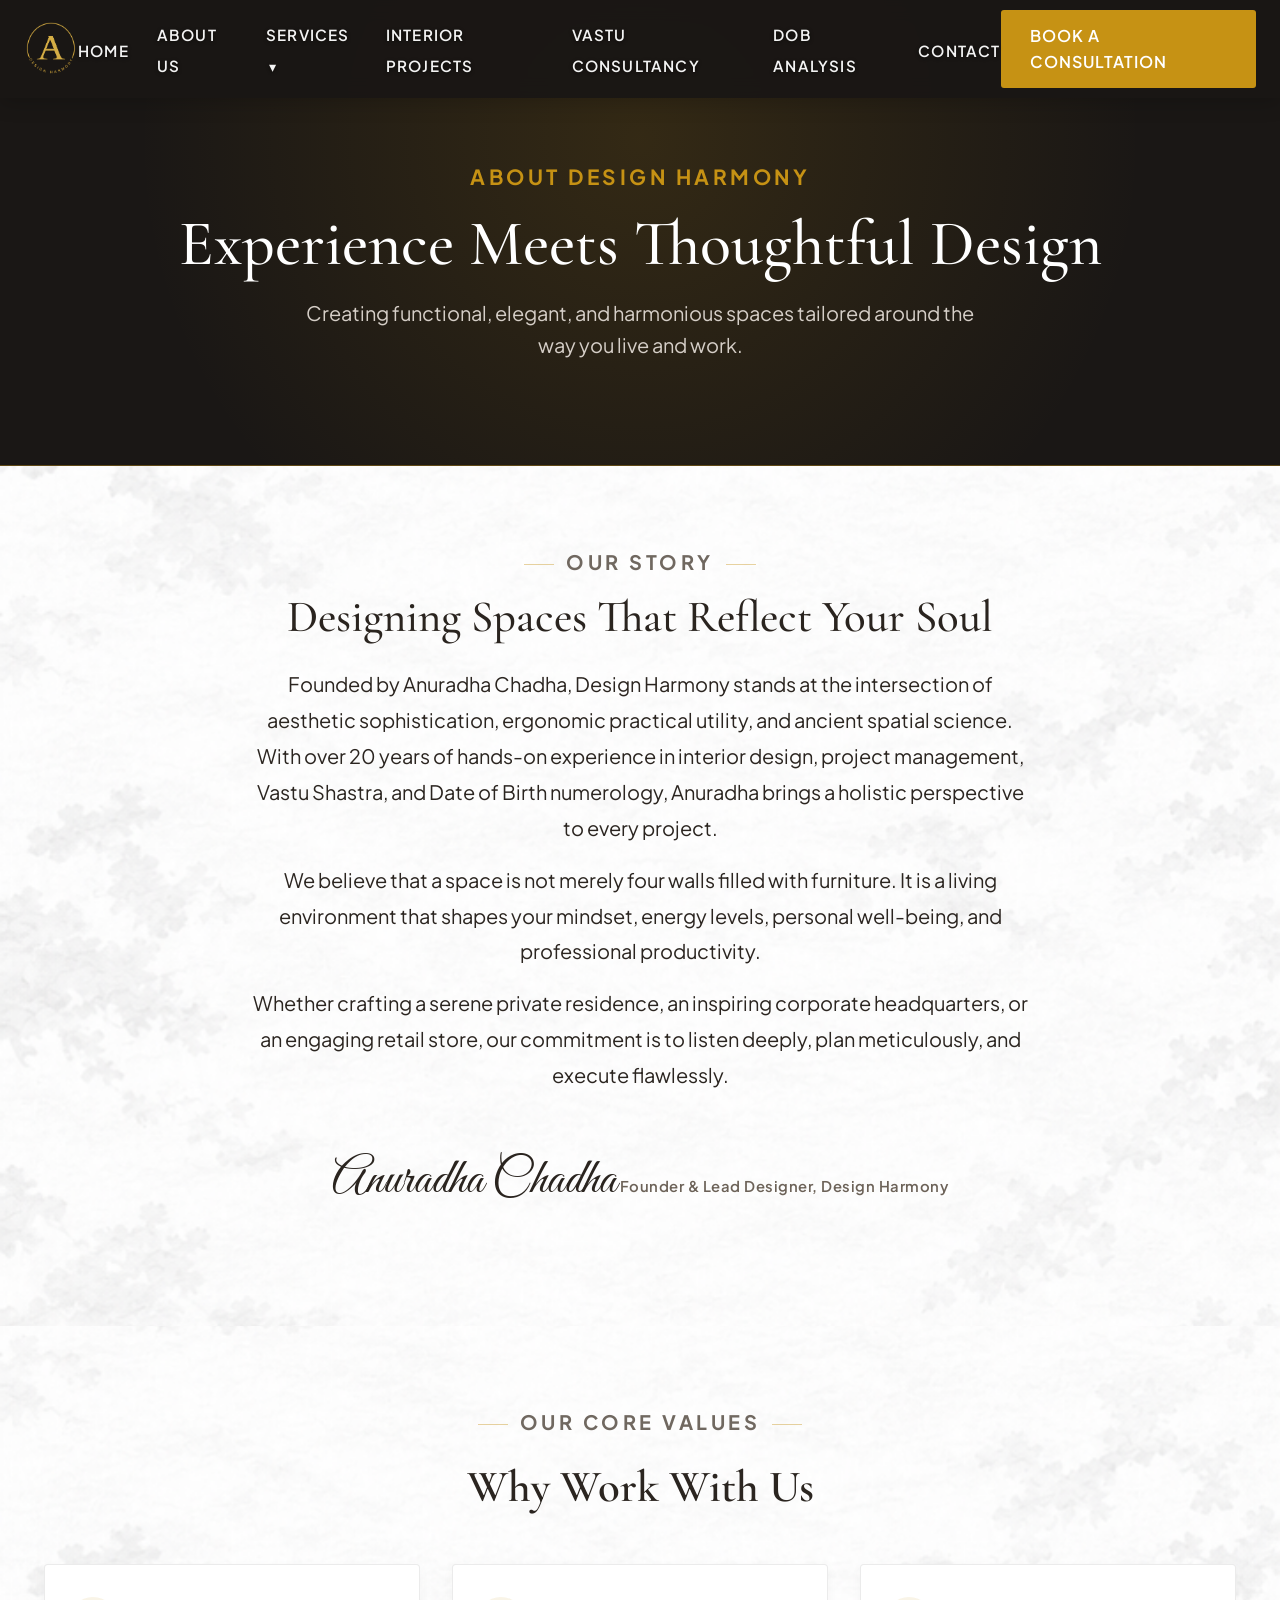
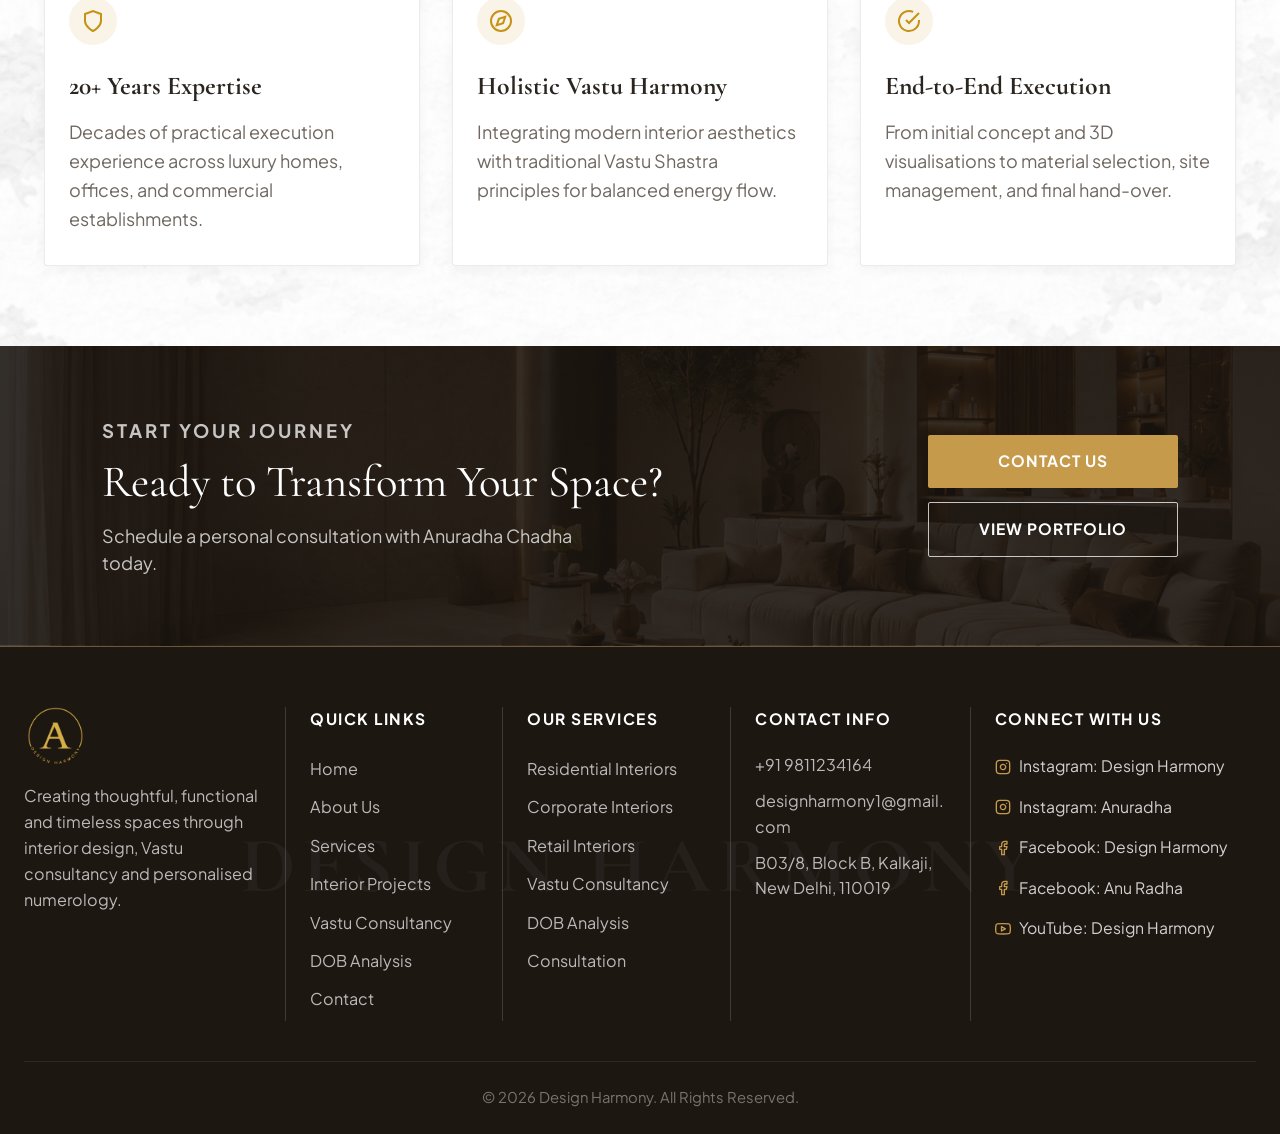
==== commit 88c1c717: "navbar" ====
--- a/pages/about.html
+++ b/pages/about.html
@@ -48,7 +48,7 @@
               <li><a href="consultation.html">Consultation</a></li>
             </ul>
           </li>
-          <li class="nav-item"><a href="projects.html" class="nav-link" id="nav-projects">PROJECTS</a></li>
+          <li class="nav-item"><a href="projects.html" class="nav-link" id="nav-projects">INTERIOR PROJECTS</a></li>
           <li class="nav-item"><a href="vastu-consultancy.html" class="nav-link" id="nav-vastu">VASTU CONSULTANCY</a>
           </li>
           <li class="nav-item"><a href="dob-analysis.html" class="nav-link" id="nav-dob">DOB ANALYSIS</a></li>
@@ -185,7 +185,7 @@
             <li><a href="../index.html">Home</a></li>
             <li><a href="about.html">About Us</a></li>
             <li><a href="../index.html#services">Services</a></li>
-            <li><a href="projects.html">Projects</a></li>
+            <li><a href="projects.html">Interior Projects</a></li>
             <li><a href="vastu-consultancy.html">Vastu Consultancy</a></li>
             <li><a href="dob-analysis.html">DOB Analysis</a></li>
             <li><a href="contact.html">Contact</a></li>
--- a/styles.css
+++ b/styles.css
@@ -1076,14 +1076,14 @@
 .footer-container {
   position: relative;
   z-index: 1;
-  max-width: 1280px;
+  max-width: 1480px;
   margin: 0 auto;
   padding: 0 24px;
 }
 
 .footer-grid {
   display: grid;
-  grid-template-columns: 1.1fr 0.7fr 0.85fr 0.95fr 1.15fr;
+  grid-template-columns: 1.15fr 0.95fr 1fr 1.05fr 1.25fr;
   gap: 0;
   margin-bottom: 40px;
 }
@@ -1195,6 +1195,7 @@
   font-size: 0.85rem;
   color: rgba(255, 255, 255, 0.7);
   transition: var(--transition);
+  white-space: nowrap;
 }
 
 .footer-links a:hover {
@@ -2989,8 +2990,8 @@
 }
 
 .res-showcase-card {
-  width: 460px;
-  height: 340px;
+  width: 270px;
+  height: 180px;
   flex-shrink: 0;
   background: #FFFFFF;
   border-radius: 16px;
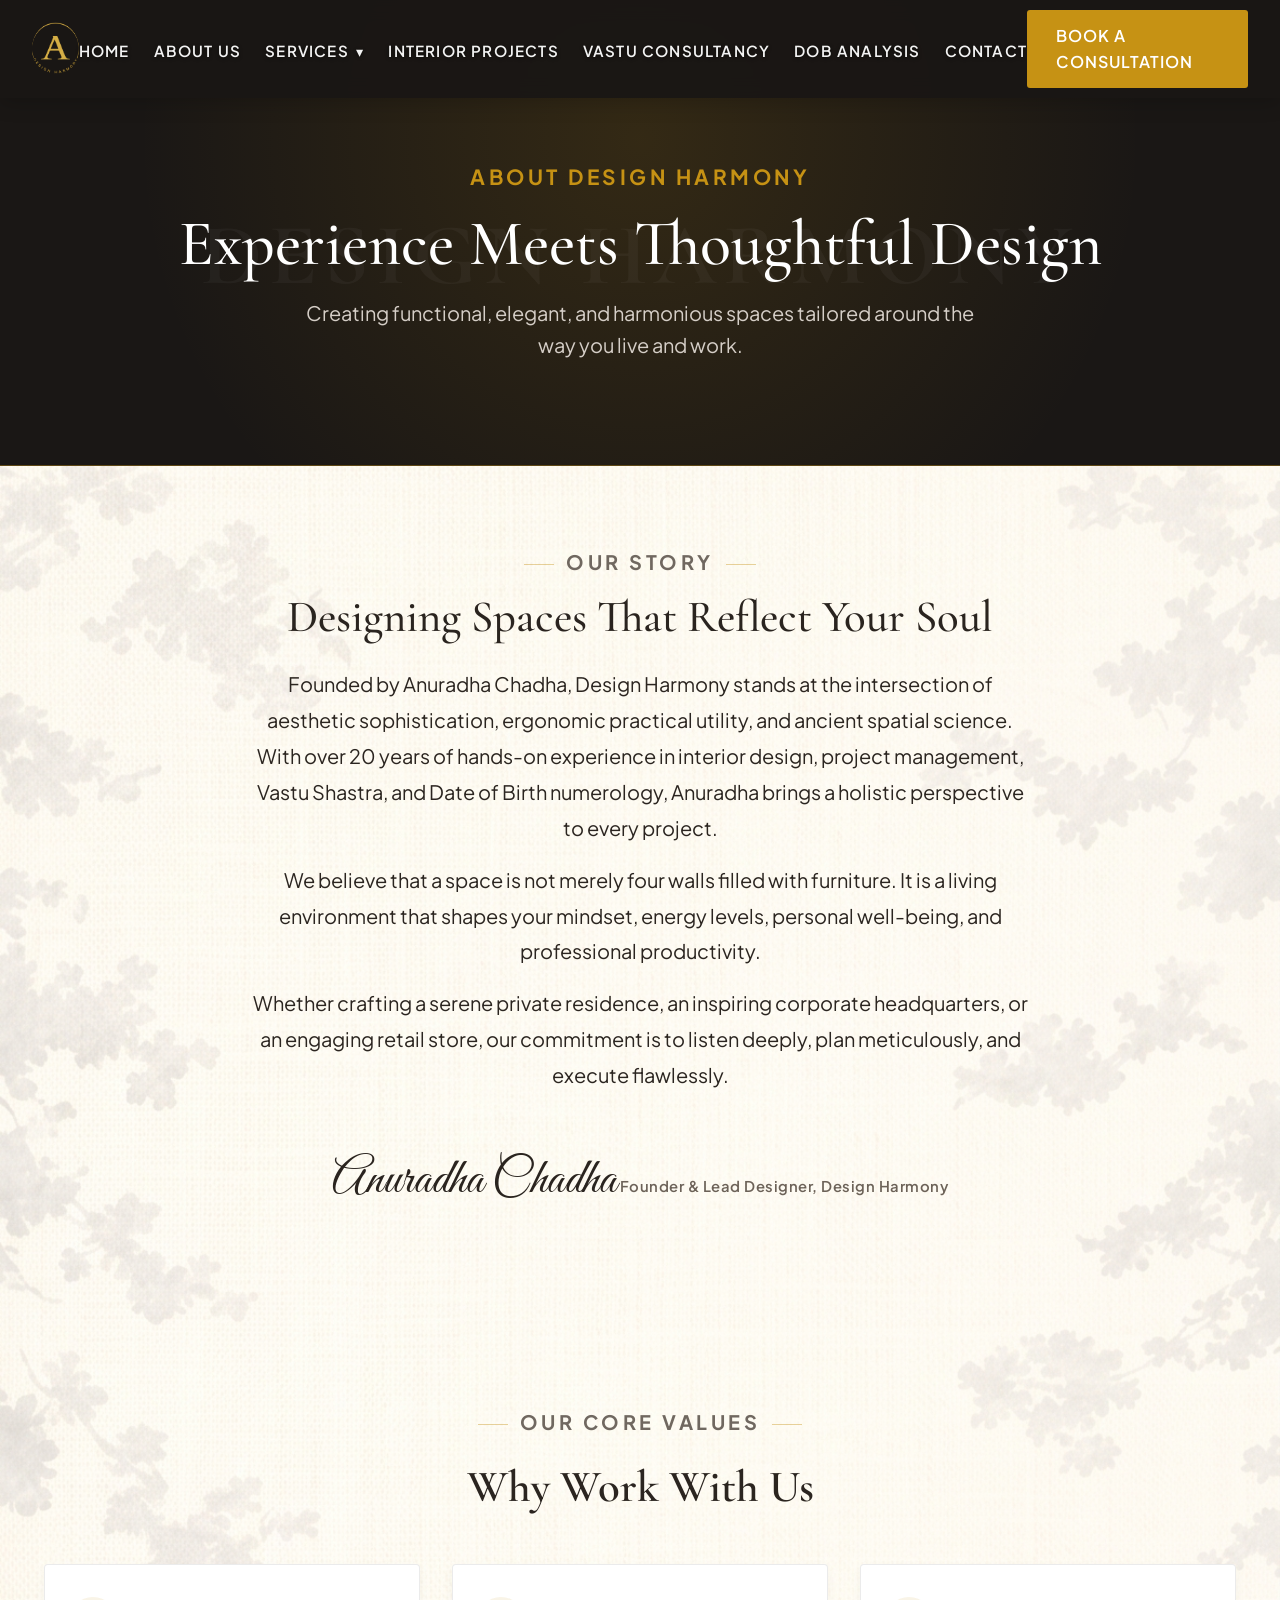
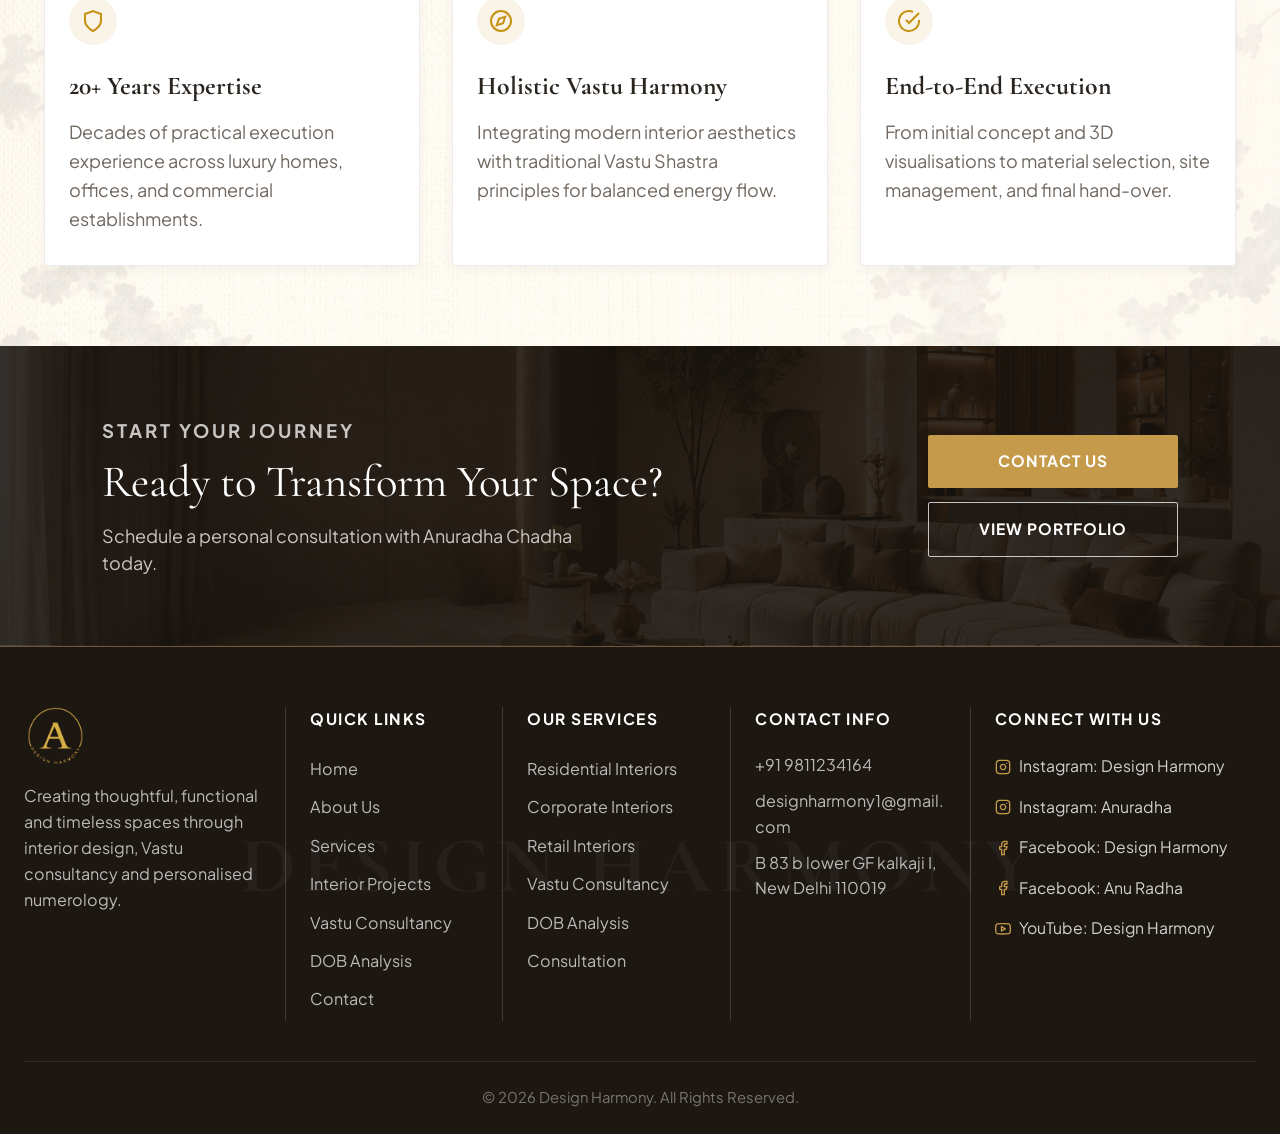
==== commit ce537fcd: "address change" ====
--- a/pages/about.html
+++ b/pages/about.html
@@ -209,7 +209,7 @@
           <ul class="contact-info-list">
             <li><a href="tel:+919811234164">+91 9811234164</a></li>
             <li><a href="mailto:designharmony1@gmail.com">designharmony1@gmail.com</a></li>
-            <li><span>B03/8, Block B, Kalkaji, New Delhi, 110019</span></li>
+            <li><span>B 83 b lower GF kalkaji I, New Delhi 110019</span></li>
           </ul>
         </div>
 
--- a/styles.css
+++ b/styles.css
@@ -41,9 +41,9 @@
   background-color: var(--light-bg);
   background-image: url('assets/cloudbackg.jpeg');
   background-size: cover;
-  background-position: center;
+  background-position: top center;
   background-repeat: no-repeat;
-  background-attachment: fixed;
+  background-attachment: scroll;
   color: var(--text-dark);
   line-height: 1.6;
   -webkit-font-smoothing: antialiased;
@@ -171,9 +171,9 @@
   display: flex;
   align-items: center;
   justify-content: space-between;
-  max-width: 1320px;
+  max-width: 1560px;
   margin: 0 auto;
-  padding: 0 24px;
+  padding: 0 32px;
 }
 
 .brand-logo img {
@@ -191,7 +191,7 @@
 .nav-list {
   display: flex;
   align-items: center;
-  gap: 28px;
+  gap: 24px;
 }
 
 .nav-link {
@@ -203,6 +203,7 @@
   padding: 8px 0;
   position: relative;
   text-shadow: 0 1px 4px rgba(0, 0, 0, 0.6);
+  white-space: nowrap;
 }
 
 .nav-link:hover,
@@ -424,10 +425,8 @@
 
 .services-section {
   padding: 100px 0;
-  background-image: url('assets/cloudbackg.jpeg');
-  background-size: cover;
-  background-position: center;
-  background-repeat: no-repeat;
+  background-repeat: no-repeat !important;
+  background: transparent;
 }
 
 .services-section .container {
@@ -591,10 +590,7 @@
   width: 100%;
   position: relative;
   overflow: hidden;
-  background-image: url('assets/cloudbackg.jpeg');
-  background-size: cover;
-  background-position: center;
-  background-repeat: no-repeat;
+  background: transparent;
   padding: 24px 17px;
   color: var(--text-dark);
 }
@@ -752,10 +748,7 @@
 }
 
 .featured-approach-wrapper {
-  background-image: url('assets/cloudbackg.jpeg');
-  background-size: cover;
-  background-position: center;
-  background-repeat: no-repeat;
+  background: transparent;
   position: relative;
 }
 
@@ -1655,6 +1648,11 @@
   border-bottom: 1px solid var(--border-gold);
 }
 
+.page-hero .container {
+  position: relative;
+  z-index: 2;
+}
+
 .page-hero::before {
   content: '';
   position: absolute;
@@ -1664,6 +1662,24 @@
   bottom: 0;
   background: radial-gradient(circle at 50% 30%, rgba(198, 146, 20, 0.15), transparent 70%);
   pointer-events: none;
+  z-index: 0;
+}
+
+.page-hero::after {
+  content: 'DESIGN HARMONY';
+  position: absolute;
+  top: 55%;
+  left: 50%;
+  transform: translate(-50%, -50%);
+  font-family: var(--font-serif);
+  font-size: clamp(2.2rem, 6.8vw, 6.5rem);
+  font-weight: 700;
+  letter-spacing: 0.08em;
+  color: rgba(255, 255, 255, 0.04);
+  white-space: nowrap;
+  pointer-events: none;
+  user-select: none;
+  z-index: 1;
 }
 
 .page-hero-subtitle {
@@ -1720,10 +1736,7 @@
 /* Subpage Main Content Layout */
 .subpage-section {
   padding: 80px 0;
-  background-image: url('assets/cloudbackg.jpeg') !important;
-  background-size: cover;
-  background-position: center;
-  background-repeat: no-repeat;
+  background: transparent;
 }
 
 .subpage-grid-2col {
@@ -2934,7 +2947,7 @@
 /* Residential Interior Right-to-Left Marquee Showcase Gallery */
 .residential-showcase-section {
   padding: 80px 0;
-  background-color: var(--bg-cream, #FAFAF7);
+  background: transparent;
   overflow: hidden;
   position: relative;
 }
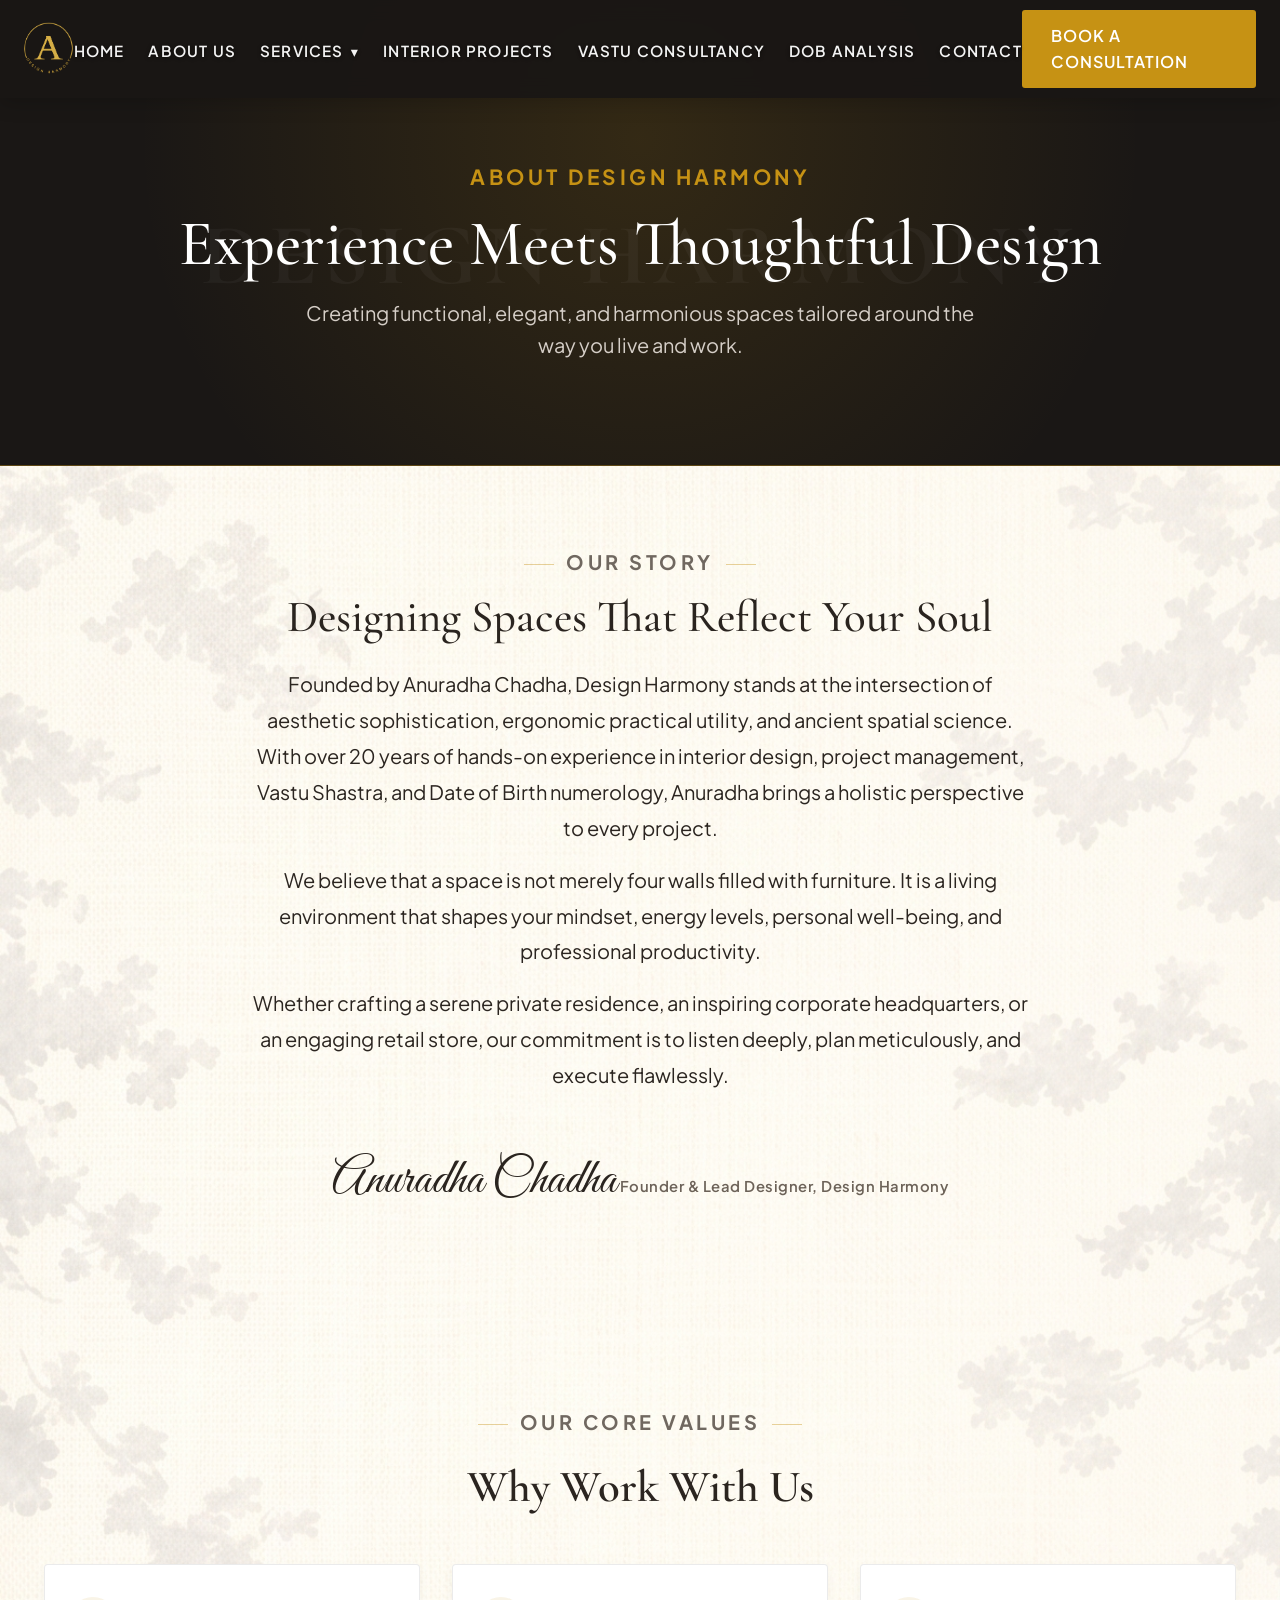
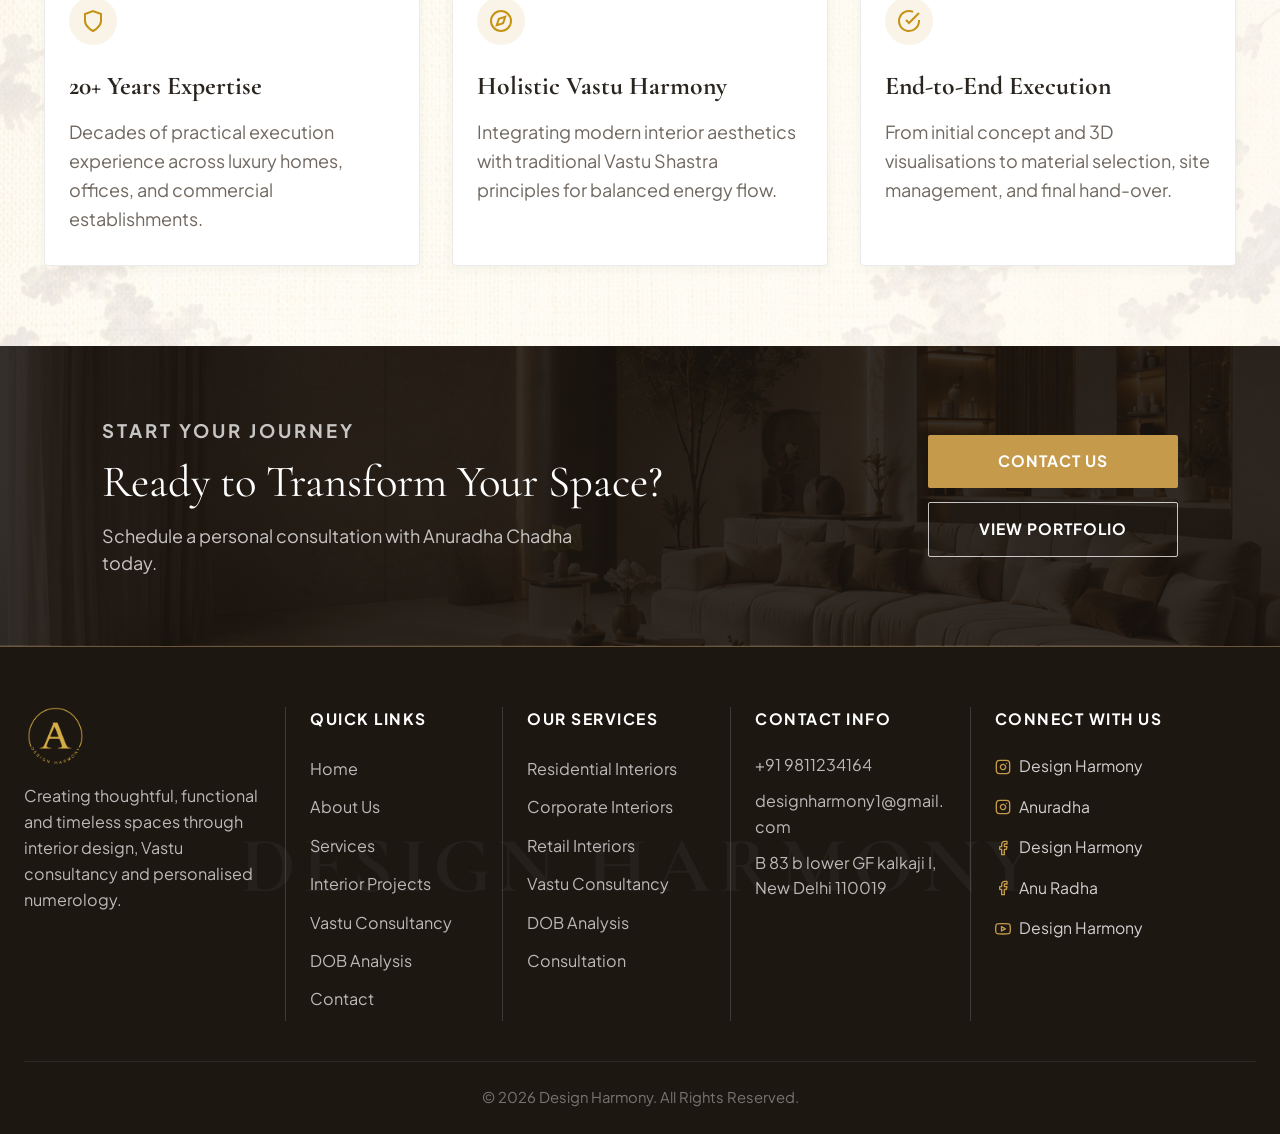
==== commit 2d177620: "footer change" ====
--- a/pages/about.html
+++ b/pages/about.html
@@ -219,31 +219,31 @@
             <li>
               <a href="https://www.instagram.com/interiorswithdesignharmony/" target="_blank" rel="noopener noreferrer" class="footer-social-link" id="footer-link-ig-dh">
                 <svg width="16" height="16" viewBox="0 0 24 24" fill="none" stroke="currentColor" stroke-width="2" stroke-linecap="round" stroke-linejoin="round"><rect x="2" y="2" width="20" height="20" rx="5" ry="5"></rect><path d="M16 11.37A4 4 0 1 1 12.63 8 4 4 0 0 1 16 11.37z"></path><line x1="17.5" y1="6.5" x2="17.51" y2="6.5"></line></svg>
-                <span>Instagram: Design Harmony</span>
+                <span>Design Harmony</span>
               </a>
             </li>
             <li>
               <a href="https://www.instagram.com/interiorswithanuradha/" target="_blank" rel="noopener noreferrer" class="footer-social-link" id="footer-link-ig-anuradha">
                 <svg width="16" height="16" viewBox="0 0 24 24" fill="none" stroke="currentColor" stroke-width="2" stroke-linecap="round" stroke-linejoin="round"><rect x="2" y="2" width="20" height="20" rx="5" ry="5"></rect><path d="M16 11.37A4 4 0 1 1 12.63 8 4 4 0 0 1 16 11.37z"></path><line x1="17.5" y1="6.5" x2="17.51" y2="6.5"></line></svg>
-                <span>Instagram: Anuradha</span>
+                <span>Anuradha</span>
               </a>
             </li>
             <li>
               <a href="https://www.facebook.com/interiorswithdesignharmony" target="_blank" rel="noopener noreferrer" class="footer-social-link" id="footer-link-fb-dh">
                 <svg width="16" height="16" viewBox="0 0 24 24" fill="none" stroke="currentColor" stroke-width="2" stroke-linecap="round" stroke-linejoin="round"><path d="M18 2h-3a5 5 0 0 0-5 5v3H7v4h3v8h4v-8h3l1-4h-4V7a1 1 0 0 1 1-1h3z"></path></svg>
-                <span>Facebook: Design Harmony</span>
+                <span>Design Harmony</span>
               </a>
             </li>
             <li>
               <a href="https://www.facebook.com/profile.php?id=61564376861604" target="_blank" rel="noopener noreferrer" class="footer-social-link" id="footer-link-fb-anuradha">
                 <svg width="16" height="16" viewBox="0 0 24 24" fill="none" stroke="currentColor" stroke-width="2" stroke-linecap="round" stroke-linejoin="round"><path d="M18 2h-3a5 5 0 0 0-5 5v3H7v4h3v8h4v-8h3l1-4h-4V7a1 1 0 0 1 1-1h3z"></path></svg>
-                <span>Facebook: Anu Radha</span>
+                <span>Anu Radha</span>
               </a>
             </li>
             <li>
               <a href="https://www.youtube.com/@Designharmony-1" target="_blank" rel="noopener noreferrer" class="footer-social-link" id="footer-link-yt-dh">
                 <svg width="16" height="16" viewBox="0 0 24 24" fill="none" stroke="currentColor" stroke-width="2" stroke-linecap="round" stroke-linejoin="round"><path d="M22.54 6.42a2.78 2.78 0 0 0-1.94-2C18.88 4 12 4 12 4s-6.88 0-8.6.46a2.78 2.78 0 0 0-1.94 2A29 29 0 0 0 1 11.75a29 29 0 0 0 .46 5.33A2.78 2.78 0 0 0 3.4 19c1.72.46 8.6.46 8.6.46s6.88 0 8.6-.46a2.78 2.78 0 0 0 1.94-2 29 29 0 0 0 .46-5.25 29 29 0 0 0-.46-5.33z"></path><polygon points="9.75 15.02 15.5 11.75 9.75 8.48 9.75 15.02"></polygon></svg>
-                <span>YouTube: Design Harmony</span>
+                <span>Design Harmony</span>
               </a>
             </li>
           </ul>
--- a/styles.css
+++ b/styles.css
@@ -171,9 +171,9 @@
   display: flex;
   align-items: center;
   justify-content: space-between;
-  max-width: 1560px;
+  max-width: 1320px;
   margin: 0 auto;
-  padding: 0 32px;
+  padding: 0 24px;
 }
 
 .brand-logo img {
@@ -1284,8 +1284,8 @@
   position: fixed;
   top: 0;
   left: 0;
-  width: 100vw;
-  height: 100vh;
+  width: 100%;
+  height: 100%;
   background-color: rgba(18, 16, 14, 0.6);
   opacity: 0;
   visibility: hidden;
@@ -1300,7 +1300,7 @@
   pointer-events: auto;
 }
 
-@media (max-width: 768px) {
+@media (max-width: 1100px) {
   .nav-toggle {
     display: block;
     position: relative;
@@ -1822,10 +1822,15 @@
 .form-card {
   background: var(--light-card);
   border: 1px solid var(--border-light);
-  border-radius: 6px;
-  padding: 40px;
+  border-radius: 8px;
+  padding: 36px 32px;
   box-shadow: var(--shadow-md);
   position: relative;
+  width: 100%;
+  max-width: 100%;
+  box-sizing: border-box;
+  min-width: 0;
+  overflow: hidden;
 }
 
 .subpage-form-card {
@@ -1858,12 +1863,24 @@
 
 .form-group {
   margin-bottom: 20px;
+  width: 100%;
+  box-sizing: border-box;
+  min-width: 0;
 }
 
 .form-row {
   display: grid;
   grid-template-columns: 1fr 1fr;
   gap: 20px;
+  width: 100%;
+  box-sizing: border-box;
+  min-width: 0;
+}
+
+.form-row > * {
+  min-width: 0;
+  width: 100%;
+  box-sizing: border-box;
 }
 
 .form-label {
@@ -1883,6 +1900,9 @@
 .form-control,
 .form-select {
   width: 100%;
+  max-width: 100%;
+  min-width: 0;
+  box-sizing: border-box;
   padding: 13px 16px;
   font-family: var(--font-sans);
   font-size: 0.95rem;
@@ -1894,6 +1914,14 @@
   outline: none;
 }
 
+input[type="date"].form-control {
+  min-height: 48px;
+  display: flex;
+  align-items: center;
+  -webkit-appearance: none;
+  appearance: none;
+}
+
 .form-card.dark-theme .form-control,
 .form-card.dark-theme .form-select {
   background-color: #1A1715;
@@ -1921,9 +1949,12 @@
 
 .form-submit-btn {
   width: 100%;
-  padding: 14px 28px;
+  box-sizing: border-box;
+  padding: 14px 20px;
   font-size: 0.9rem;
   margin-top: 10px;
+  white-space: normal;
+  line-height: 1.35;
 }
 
 .form-feedback-msg {
@@ -1988,6 +2019,10 @@
   border-radius: 6px;
   padding: 32px;
   box-shadow: var(--shadow-sm);
+  width: 100%;
+  max-width: 100%;
+  box-sizing: border-box;
+  min-width: 0;
 }
 
 .contact-detail-item {
@@ -1995,6 +2030,9 @@
   align-items: flex-start;
   gap: 16px;
   margin-bottom: 24px;
+  min-width: 0;
+  width: 100%;
+  box-sizing: border-box;
 }
 
 .contact-detail-item:last-child {
@@ -2026,28 +2064,67 @@
   font-size: 1rem;
   font-weight: 500;
   color: var(--text-dark);
+  word-break: break-word;
+  overflow-wrap: anywhere;
 }
 
 /* Responsive adjust for subpages */
 @media (max-width: 992px) {
   .subpage-grid-2col {
     grid-template-columns: 1fr;
-    gap: 36px;
-  }
-}
-
-@media (max-width: 600px) {
+    gap: 32px;
+  }
+}
+
+@media (max-width: 768px) {
+  .subpage-section {
+    padding: 40px 0;
+  }
+
   .form-row {
     grid-template-columns: 1fr;
     gap: 16px;
   }
 
-  .form-card {
+  .form-card,
+  .contact-detail-card {
     padding: 24px 18px;
   }
 
+  .form-control,
+  .form-select {
+    font-size: 16px; /* Prevents auto-zoom on mobile Safari (iPhone 390x844) */
+  }
+
   .page-hero {
-    padding: 130px 0 60px;
+    padding: 120px 0 50px;
+  }
+}
+
+@media (max-width: 480px) {
+  .container {
+    padding: 0 16px;
+  }
+
+  .form-card,
+  .contact-detail-card {
+    padding: 20px 14px;
+  }
+
+  .form-card-title {
+    font-size: 1.45rem;
+  }
+
+  .consult-tab-btn {
+    padding: 12px 14px;
+  }
+
+  .consult-tab-btn .tab-title {
+    font-size: 0.98rem;
+  }
+
+  .consult-tab-btn .tab-sub {
+    font-size: 0.74rem;
   }
 }
 
@@ -2150,18 +2227,33 @@
   grid-template-columns: repeat(3, 1fr);
   gap: 12px;
   margin-bottom: 24px;
+  width: 100%;
+  box-sizing: border-box;
+  min-width: 0;
+}
+
+.consult-form-tabs > * {
+  min-width: 0;
+  width: 100%;
+  box-sizing: border-box;
 }
 
 .consult-tab-btn {
   background: var(--light-bg);
   border: 2px solid var(--border-light);
   border-radius: 6px;
-  padding: 14px;
+  padding: 14px 16px;
   text-align: left;
   cursor: pointer;
   transition: var(--transition);
   display: flex;
   flex-direction: column;
+  width: 100%;
+  box-sizing: border-box;
+  min-width: 0;
+  -webkit-appearance: none;
+  appearance: none;
+  font-family: inherit;
 }
 
 .consult-tab-btn:hover {
@@ -2177,20 +2269,27 @@
 
 .consult-tab-btn .tab-title {
   font-family: var(--font-serif);
-  font-size: 1.15rem;
+  font-size: 1.08rem;
   font-weight: 700;
   color: var(--text-dark);
+  line-height: 1.25;
+  word-wrap: break-word;
+  overflow-wrap: break-word;
 }
 
 .consult-tab-btn .tab-sub {
   font-size: 0.76rem;
   color: var(--text-muted);
   margin: 3px 0 0;
-}
-
-@media (max-width: 600px) {
+  line-height: 1.35;
+  word-wrap: break-word;
+  overflow-wrap: break-word;
+}
+
+@media (max-width: 860px) {
   .consult-form-tabs {
     grid-template-columns: 1fr;
+    gap: 10px;
   }
 }
 
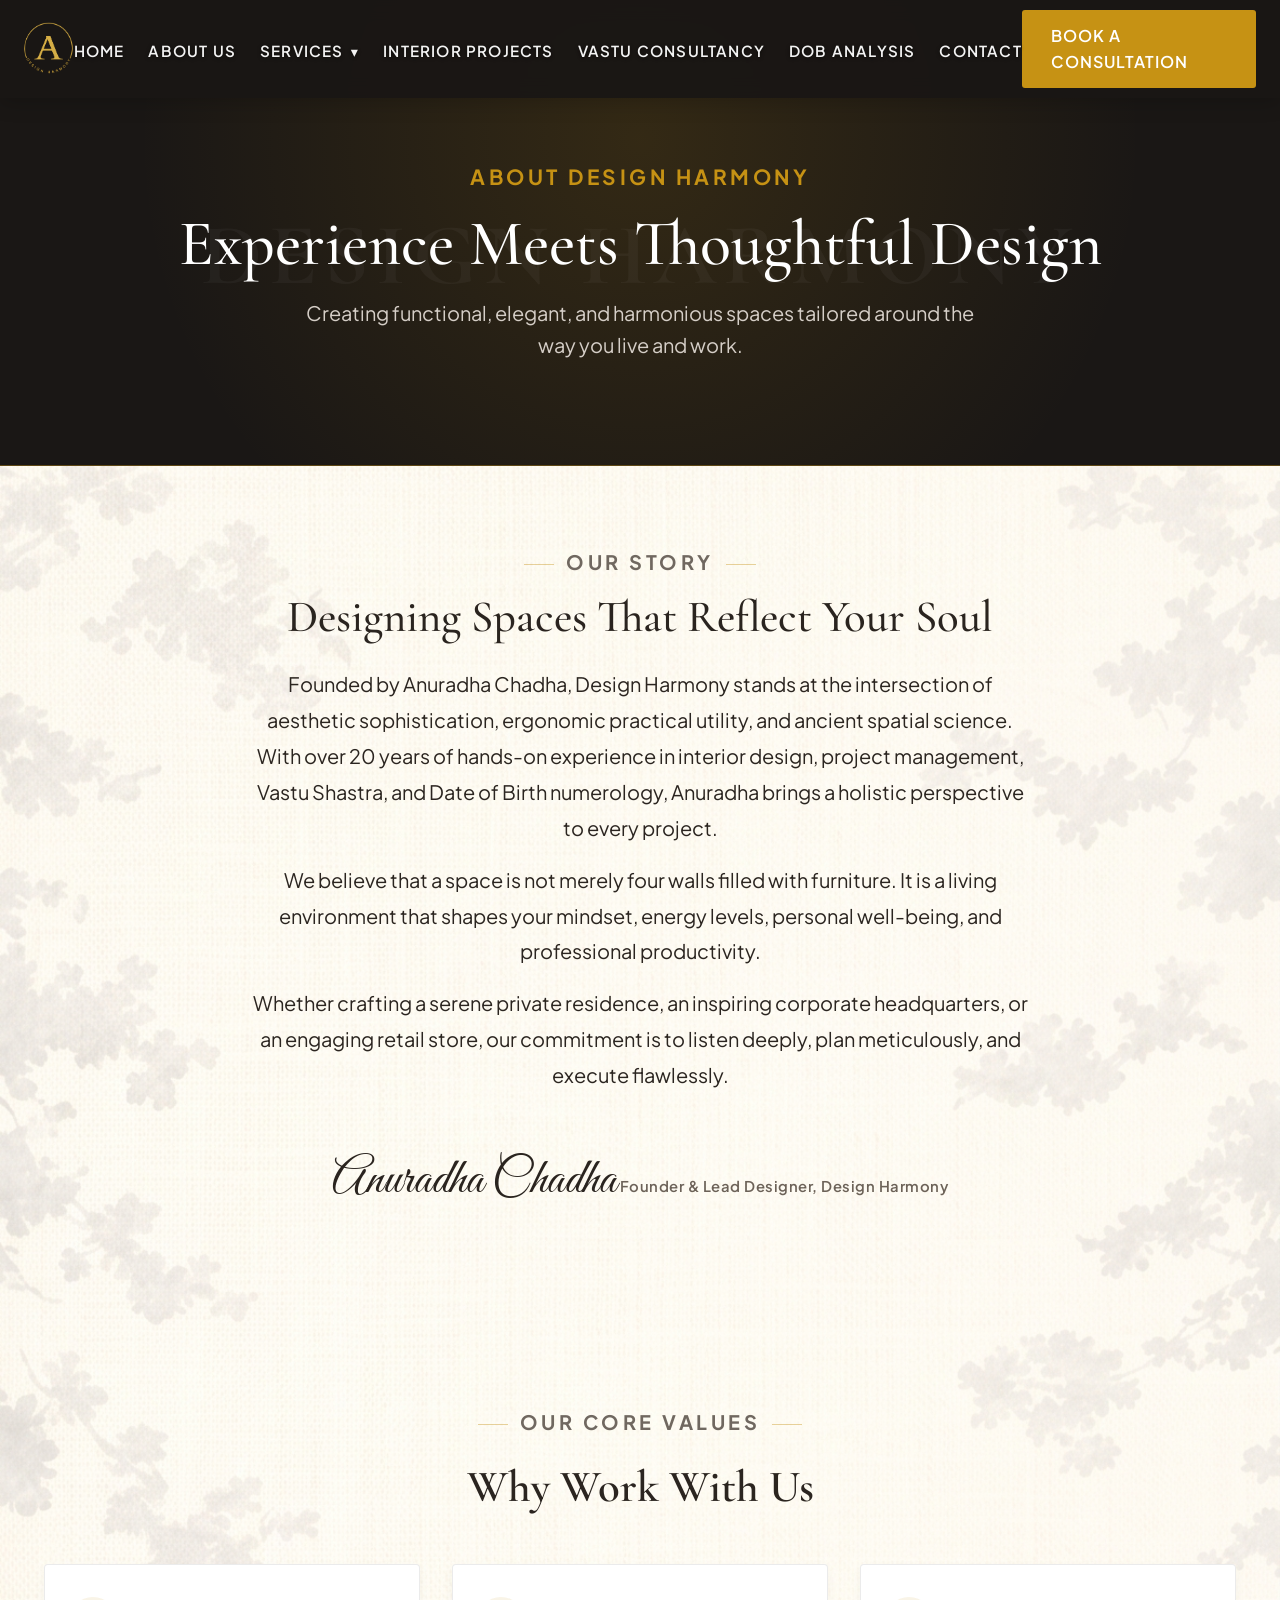
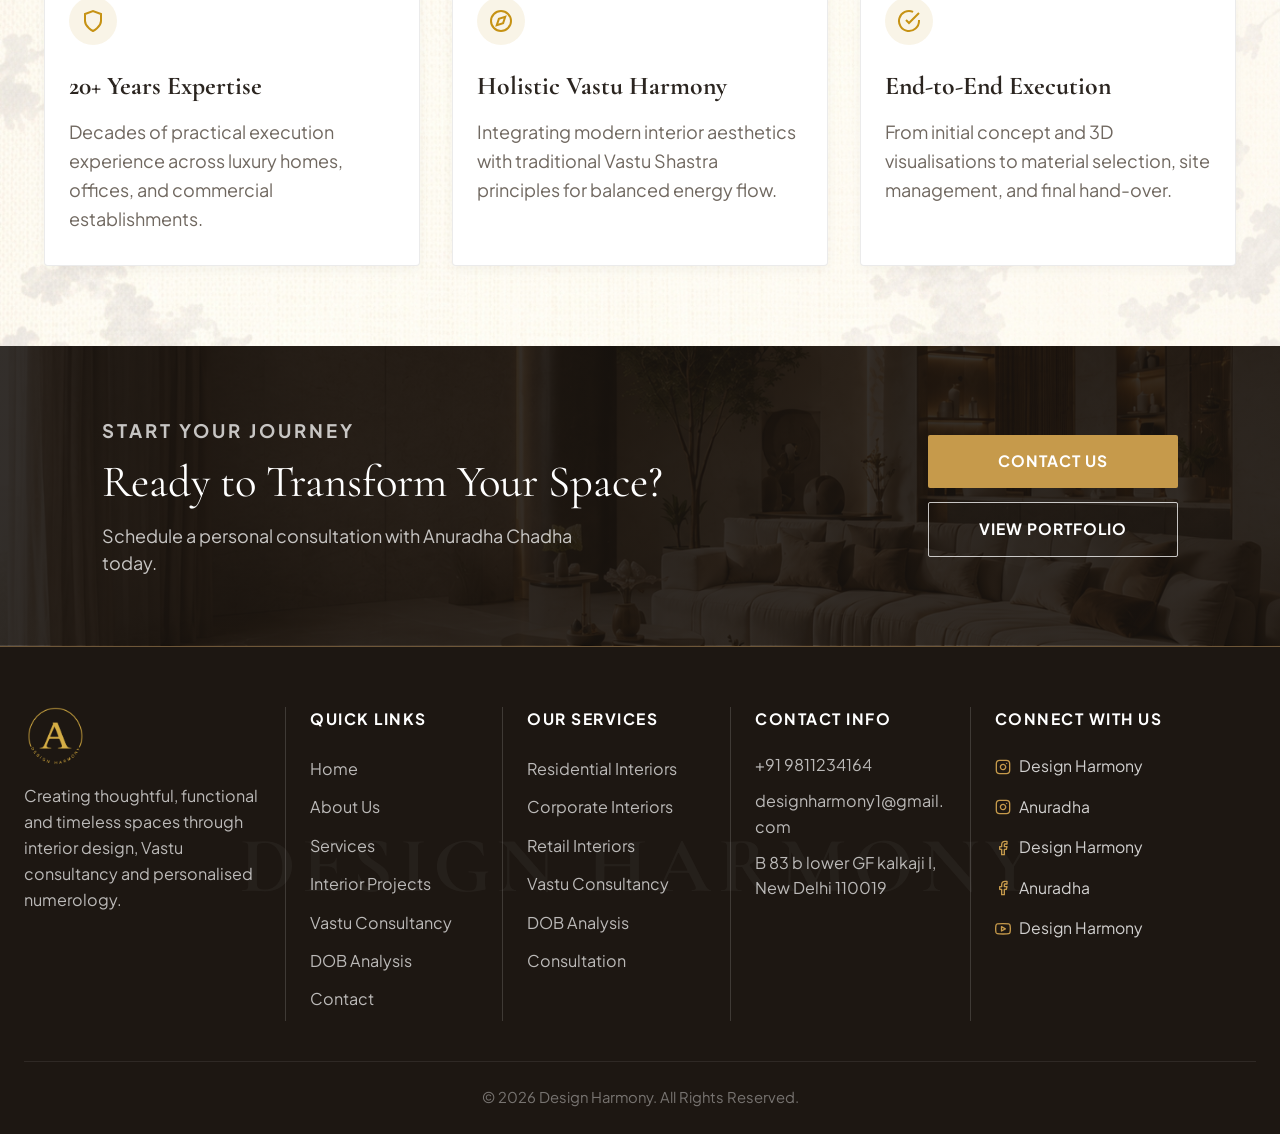
==== commit 3107dc48: "small name change" ====
--- a/pages/about.html
+++ b/pages/about.html
@@ -217,32 +217,59 @@
           <h4 class="footer-heading">CONNECT WITH US</h4>
           <ul class="footer-social-list">
             <li>
-              <a href="https://www.instagram.com/interiorswithdesignharmony/" target="_blank" rel="noopener noreferrer" class="footer-social-link" id="footer-link-ig-dh">
-                <svg width="16" height="16" viewBox="0 0 24 24" fill="none" stroke="currentColor" stroke-width="2" stroke-linecap="round" stroke-linejoin="round"><rect x="2" y="2" width="20" height="20" rx="5" ry="5"></rect><path d="M16 11.37A4 4 0 1 1 12.63 8 4 4 0 0 1 16 11.37z"></path><line x1="17.5" y1="6.5" x2="17.51" y2="6.5"></line></svg>
+              <a href="https://www.instagram.com/interiorswithdesignharmony/" target="_blank" rel="noopener noreferrer"
+                class="footer-social-link" id="footer-link-ig-dh">
+                <svg width="16" height="16" viewBox="0 0 24 24" fill="none" stroke="currentColor" stroke-width="2"
+                  stroke-linecap="round" stroke-linejoin="round">
+                  <rect x="2" y="2" width="20" height="20" rx="5" ry="5"></rect>
+                  <path d="M16 11.37A4 4 0 1 1 12.63 8 4 4 0 0 1 16 11.37z"></path>
+                  <line x1="17.5" y1="6.5" x2="17.51" y2="6.5"></line>
+                </svg>
                 <span>Design Harmony</span>
               </a>
             </li>
             <li>
-              <a href="https://www.instagram.com/interiorswithanuradha/" target="_blank" rel="noopener noreferrer" class="footer-social-link" id="footer-link-ig-anuradha">
-                <svg width="16" height="16" viewBox="0 0 24 24" fill="none" stroke="currentColor" stroke-width="2" stroke-linecap="round" stroke-linejoin="round"><rect x="2" y="2" width="20" height="20" rx="5" ry="5"></rect><path d="M16 11.37A4 4 0 1 1 12.63 8 4 4 0 0 1 16 11.37z"></path><line x1="17.5" y1="6.5" x2="17.51" y2="6.5"></line></svg>
+              <a href="https://www.instagram.com/interiorswithanuradha/" target="_blank" rel="noopener noreferrer"
+                class="footer-social-link" id="footer-link-ig-anuradha">
+                <svg width="16" height="16" viewBox="0 0 24 24" fill="none" stroke="currentColor" stroke-width="2"
+                  stroke-linecap="round" stroke-linejoin="round">
+                  <rect x="2" y="2" width="20" height="20" rx="5" ry="5"></rect>
+                  <path d="M16 11.37A4 4 0 1 1 12.63 8 4 4 0 0 1 16 11.37z"></path>
+                  <line x1="17.5" y1="6.5" x2="17.51" y2="6.5"></line>
+                </svg>
                 <span>Anuradha</span>
               </a>
             </li>
             <li>
-              <a href="https://www.facebook.com/interiorswithdesignharmony" target="_blank" rel="noopener noreferrer" class="footer-social-link" id="footer-link-fb-dh">
-                <svg width="16" height="16" viewBox="0 0 24 24" fill="none" stroke="currentColor" stroke-width="2" stroke-linecap="round" stroke-linejoin="round"><path d="M18 2h-3a5 5 0 0 0-5 5v3H7v4h3v8h4v-8h3l1-4h-4V7a1 1 0 0 1 1-1h3z"></path></svg>
+              <a href="https://www.facebook.com/interiorswithdesignharmony" target="_blank" rel="noopener noreferrer"
+                class="footer-social-link" id="footer-link-fb-dh">
+                <svg width="16" height="16" viewBox="0 0 24 24" fill="none" stroke="currentColor" stroke-width="2"
+                  stroke-linecap="round" stroke-linejoin="round">
+                  <path d="M18 2h-3a5 5 0 0 0-5 5v3H7v4h3v8h4v-8h3l1-4h-4V7a1 1 0 0 1 1-1h3z"></path>
+                </svg>
                 <span>Design Harmony</span>
               </a>
             </li>
             <li>
-              <a href="https://www.facebook.com/profile.php?id=61564376861604" target="_blank" rel="noopener noreferrer" class="footer-social-link" id="footer-link-fb-anuradha">
-                <svg width="16" height="16" viewBox="0 0 24 24" fill="none" stroke="currentColor" stroke-width="2" stroke-linecap="round" stroke-linejoin="round"><path d="M18 2h-3a5 5 0 0 0-5 5v3H7v4h3v8h4v-8h3l1-4h-4V7a1 1 0 0 1 1-1h3z"></path></svg>
-                <span>Anu Radha</span>
-              </a>
-            </li>
-            <li>
-              <a href="https://www.youtube.com/@Designharmony-1" target="_blank" rel="noopener noreferrer" class="footer-social-link" id="footer-link-yt-dh">
-                <svg width="16" height="16" viewBox="0 0 24 24" fill="none" stroke="currentColor" stroke-width="2" stroke-linecap="round" stroke-linejoin="round"><path d="M22.54 6.42a2.78 2.78 0 0 0-1.94-2C18.88 4 12 4 12 4s-6.88 0-8.6.46a2.78 2.78 0 0 0-1.94 2A29 29 0 0 0 1 11.75a29 29 0 0 0 .46 5.33A2.78 2.78 0 0 0 3.4 19c1.72.46 8.6.46 8.6.46s6.88 0 8.6-.46a2.78 2.78 0 0 0 1.94-2 29 29 0 0 0 .46-5.25 29 29 0 0 0-.46-5.33z"></path><polygon points="9.75 15.02 15.5 11.75 9.75 8.48 9.75 15.02"></polygon></svg>
+              <a href="https://www.facebook.com/profile.php?id=61564376861604" target="_blank" rel="noopener noreferrer"
+                class="footer-social-link" id="footer-link-fb-anuradha">
+                <svg width="16" height="16" viewBox="0 0 24 24" fill="none" stroke="currentColor" stroke-width="2"
+                  stroke-linecap="round" stroke-linejoin="round">
+                  <path d="M18 2h-3a5 5 0 0 0-5 5v3H7v4h3v8h4v-8h3l1-4h-4V7a1 1 0 0 1 1-1h3z"></path>
+                </svg>
+                <span>Anuradha</span>
+              </a>
+            </li>
+            <li>
+              <a href="https://www.youtube.com/@Designharmony-1" target="_blank" rel="noopener noreferrer"
+                class="footer-social-link" id="footer-link-yt-dh">
+                <svg width="16" height="16" viewBox="0 0 24 24" fill="none" stroke="currentColor" stroke-width="2"
+                  stroke-linecap="round" stroke-linejoin="round">
+                  <path
+                    d="M22.54 6.42a2.78 2.78 0 0 0-1.94-2C18.88 4 12 4 12 4s-6.88 0-8.6.46a2.78 2.78 0 0 0-1.94 2A29 29 0 0 0 1 11.75a29 29 0 0 0 .46 5.33A2.78 2.78 0 0 0 3.4 19c1.72.46 8.6.46 8.6.46s6.88 0 8.6-.46a2.78 2.78 0 0 0 1.94-2 29 29 0 0 0 .46-5.25 29 29 0 0 0-.46-5.33z">
+                  </path>
+                  <polygon points="9.75 15.02 15.5 11.75 9.75 8.48 9.75 15.02"></polygon>
+                </svg>
                 <span>Design Harmony</span>
               </a>
             </li>
--- a/styles.css
+++ b/styles.css
@@ -1424,7 +1424,74 @@
   }
 
   .about-section {
-    padding: 60px 20px;
+    padding: 32px 16px;
+  }
+
+  .about-section-inner {
+    max-height: none;
+    border-radius: 8px;
+  }
+
+  .about-grid {
+    grid-template-columns: 1fr;
+    max-height: none;
+    height: auto;
+  }
+
+  .about-img-col {
+    order: 1;
+    height: 320px;
+    max-height: 320px;
+    width: 100%;
+  }
+
+  .about-img-frame {
+    max-height: 320px;
+    mask-image: linear-gradient(to bottom, #000 65%, transparent 100%);
+    -webkit-mask-image: linear-gradient(to bottom, #000 65%, transparent 100%);
+  }
+
+  .about-img-frame::before {
+    display: none;
+  }
+
+  .about-portrait-img {
+    max-height: 320px;
+    object-position: center 15%;
+  }
+
+  .about-content {
+    order: 2;
+    padding: 24px 20px 32px;
+    max-height: none;
+    height: auto;
+  }
+
+  .about-title {
+    font-size: 1.8rem;
+    line-height: 1.2;
+    margin-bottom: 12px;
+  }
+
+  .about-text-body p {
+    font-size: 0.95rem;
+    line-height: 1.6;
+  }
+
+  .about-footer-row {
+    flex-direction: column;
+    align-items: flex-start;
+    gap: 16px;
+    margin-top: 18px;
+  }
+
+  .about-footer-row .btn {
+    width: 100%;
+    text-align: center;
+  }
+
+  .signature-wrapper {
+    margin-top: 4px;
   }
 
   .cta-banner-section {
@@ -1473,6 +1540,25 @@
 }
 
 @media (max-width: 480px) {
+  .about-section {
+    padding: 24px 12px;
+  }
+
+  .about-img-col,
+  .about-img-frame,
+  .about-portrait-img {
+    height: 280px;
+    max-height: 280px;
+  }
+
+  .about-content {
+    padding: 20px 16px 28px;
+  }
+
+  .about-title {
+    font-size: 1.55rem;
+  }
+
   .cta-banner-section {
     padding: 48px 16px;
   }
